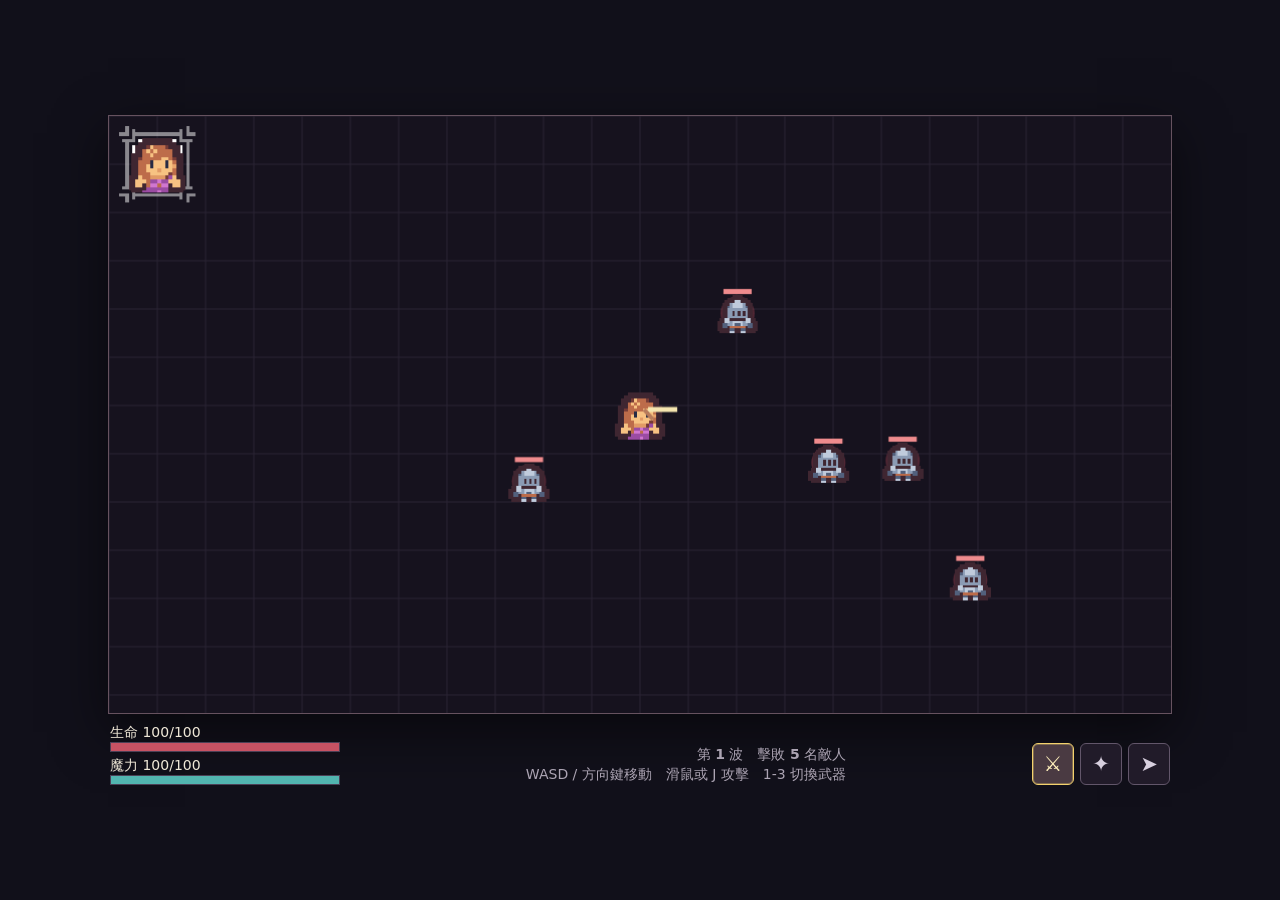
==== game-10/index.html @ 291dc4f7 "Add weapons" ====
<!doctype html>
<html lang="zh-Hant">
<head>
  <meta charset="utf-8">
  <meta name="viewport" content="width=device-width, initial-scale=1">
  <title>月蝕試煉</title>
  <style>
    :root { color-scheme: dark; }
    * { box-sizing: border-box; }
    body { margin: 0; min-height: 100vh; display: grid; place-items: center; background: #11101a; color: #eee7d7; font-family: system-ui, -apple-system, "Noto Sans TC", sans-serif; }
    #shell { width: min(100vw, 1100px); padding: 18px; }
    #game { width: 100%; aspect-ratio: 16 / 9; display: block; background: #191424; border: 1px solid #66525f; box-shadow: 0 18px 50px #0008; cursor: crosshair; }
    #hud { display: flex; gap: 18px; justify-content: space-between; align-items: end; margin: 10px 2px 0; font-size: 14px; }
    .bars { display: grid; gap: 5px; min-width: 230px; }
    .bar { width: 100%; height: 10px; border: 1px solid #4c4056; background: #251d2d; overflow: hidden; }
    .fill { height: 100%; transition: width .12s linear; }
    #hp { background: #c75263; } #mana { background: #52b5b0; }
    #hint { color: #aca4b3; text-align: right; line-height: 1.45; }
    #weapons { display: flex; gap: 6px; align-items: center; }
    .weapon-btn { width: 42px; height: 42px; padding: 0; border: 1px solid #62566a; border-radius: 6px; background: #211b29; color: #d7cfde; font: 21px system-ui; cursor: pointer; }
    .weapon-btn[aria-pressed="true"] { border-color: #f2d16d; background: #4a3a42; color: #fff0bc; box-shadow: inset 0 0 0 1px #f2d16d55; }
    #boons, #gameover { position: fixed; inset: 0; display: none; place-items: center; padding: 20px; background: #08060ad9; }
    #boons.show, #gameover.show { display: grid; }
    .modal { width: min(920px, 100%); text-align: center; }
    h1 { margin: 0 0 8px; font-size: 28px; color: #f3d980; letter-spacing: 0; }
    .sub { margin: 0 0 25px; color: #77d6cc; letter-spacing: 2px; font-size: 13px; }
    .choices { display: grid; grid-template-columns: repeat(3, 1fr); gap: 14px; }
    .boon { min-height: 250px; padding: 20px; display: flex; flex-direction: column; align-items: flex-start; text-align: left; background: #1b1723; border: 1px solid #5d5065; color: inherit; cursor: pointer; transition: transform .16s, border-color .16s, background .16s; }
    .boon:hover, .boon:focus-visible { transform: translateY(-5px); border-color: #e0be59; background: #251f2d; outline: none; }
    .rarity { color: #ba83e5; font-size: 12px; letter-spacing: 1px; }
    .boon h2 { margin: 13px 0 10px; font-size: 20px; color: #f5eedf; }
    .boon p { margin: 0; color: #c9c1cf; line-height: 1.55; }
    .select { margin-top: auto; padding-top: 20px; color: #f3d980; font-size: 13px; }
    #restart { padding: 11px 20px; border: 1px solid #e0be59; background: #2a2330; color: #f8e7a4; font: inherit; cursor: pointer; }
    #touch { display: none; }
    @media (max-width: 650px), (pointer: coarse) { body { place-items: start center; } #shell { padding: 8px; } #game { aspect-ratio: 4 / 3; } #hud { font-size: 14px; gap: 10px; flex-wrap: wrap; } .bars { min-width: 158px; } .bar { height: 12px; } #hint { max-width: 184px; } #weapons { order: 3; width: 100%; justify-content: center; } .weapon-btn { width: 54px; height: 54px; font-size: 27px; } .choices { grid-template-columns: 1fr; } .boon { min-height: 0; padding: 15px; } .boon h2 { margin: 6px 0; } .select { padding-top: 10px; } #touch { display: flex; justify-content: space-between; align-items: end; padding: 14px 3px 0; touch-action: none; } .joystick { position: relative; width: 142px; height: 142px; border: 2px solid #796a81; border-radius: 50%; background: #241e2bcc; box-shadow: inset 0 0 0 13px #ffffff08; touch-action: none; } .joystick::before, .joystick::after { content: ""; position: absolute; background: #ffffff14; } .joystick::before { left: 50%; top: 12px; bottom: 12px; width: 1px; } .joystick::after { top: 50%; left: 12px; right: 12px; height: 1px; } .joystick-thumb { position: absolute; left: 50%; top: 50%; width: 62px; height: 62px; border: 2px solid #f3d980; border-radius: 50%; background: #51c9bdcc; box-shadow: 0 0 14px #51c9bd88; transform: translate(-50%, -50%); will-change: transform; } .actions { display: grid; grid-template-columns: repeat(2, 66px); gap: 10px; } .touch-btn { width: 66px; height: 66px; border: 1px solid #b79a6d; border-radius: 50%; background: #2c2536e8; color: #f3e8cd; font: 24px system-ui; box-shadow: inset 0 1px #ffffff21; } .touch-btn[data-action="cast"] { color: #dcbbff; } .touch-btn[data-action="dash"] { color: #78e4d9; } .touch-btn:active { background: #69536d; border-color: #f0d477; transform: scale(.93); } }
  </style>
</head>
<body>
  <main id="shell">
    <canvas id="game" width="1056" height="594" aria-label="月蝕試煉遊戲畫面"></canvas>
    <div id="hud">
      <div class="bars"><div>生命 <span id="hpText"></span><div class="bar"><div class="fill" id="hp"></div></div></div><div>魔力 <span id="manaText"></span><div class="bar"><div class="fill" id="mana"></div></div></div></div>
      <div id="hint">第 <b id="wave">1</b> 波　擊敗 <b id="remaining">0</b> 名敵人<br>WASD / 方向鍵移動　滑鼠或 J 攻擊　1-3 切換武器</div>
      <div id="weapons" role="group" aria-label="武器選擇"><button class="weapon-btn" data-weapon="sword" aria-label="劍" title="劍（1）" aria-pressed="true">&#9876;</button><button class="weapon-btn" data-weapon="staff" aria-label="法杖，自動瞄準" title="法杖，自動瞄準（2）" aria-pressed="false">&#10022;</button><button class="weapon-btn" data-weapon="bow" aria-label="弓箭" title="弓箭（3）" aria-pressed="false">&#10148;</button></div>
    </div>
    <div id="touch" aria-label="觸控操作"><div class="joystick" id="joystick" aria-label="移動搖桿"><div class="joystick-thumb" id="joystickThumb"></div></div><div class="actions"><button class="touch-btn" data-action="attack" aria-label="攻擊" title="攻擊">&#9876;</button><button class="touch-btn" data-action="cast" aria-label="法陣" title="法陣">&#9678;</button><button class="touch-btn" data-action="dash" aria-label="衝刺" title="衝刺">&#9889;</button></div></div>
  </main>
  <section id="boons" aria-label="選擇祝福"><div class="modal"><p class="sub">阿波羅的祝福</p><h1>選擇一項力量</h1><div id="choices" class="choices"></div></div></section>
  <section id="gameover"><div class="modal"><p class="sub">月蝕試煉</p><h1>你倒下了</h1><p id="score"></p><button id="restart">重新開始</button></div></section>
  <script>
    (() => {
      const canvas = document.querySelector('#game'), ctx = canvas.getContext('2d');
      const touchLayout = window.matchMedia('(max-width: 650px), (pointer: coarse)').matches;
      if (touchLayout) canvas.height = 792;
      const W = canvas.width, H = canvas.height, keys = new Set();
      const mouse = { x: W / 2, y: H / 2 };
      const joystick = { x: 0, y: 0, pointerId: null };
      const ui = { hp: document.querySelector('#hp'), mana: document.querySelector('#mana'), hpText: document.querySelector('#hpText'), manaText: document.querySelector('#manaText'), wave: document.querySelector('#wave'), remaining: document.querySelector('#remaining'), boons: document.querySelector('#boons'), choices: document.querySelector('#choices'), gameover: document.querySelector('#gameover'), score: document.querySelector('#score'), weapons: [...document.querySelectorAll('[data-weapon]')] };
      const loadSprite = source => { const image = new Image(); image.src = source; return image; };
      const loadFrames = (folder, numbers) => numbers.map(number => loadSprite(`assets/effects/wills_pixel_explosions_sample/${folder}/PNG/frame${String(number).padStart(4, '0')}.png`));
      const effectFrames = [8, 12, 16, 20, 24, 28, 32, 36, 40, 44, 48, 52, 56, 60];
      const sprites = { player: loadSprite('kenney_tinyDungeon/Tiles/tile_0099.png'), enemy: loadSprite('kenney_tinyDungeon/Tiles/tile_0096.png'), portraitFrame: loadSprite('assets/ui/panel-transparent-border-000.png'), burst: loadFrames('round_explosion', effectFrames), vortex: loadFrames('round_vortex', effectFrames) };
      const actorScale = touchLayout ? 1.45 : 1;
      ctx.imageSmoothingEnabled = false;
      let player, enemies, effects, wave, paused, kills, last, nextWaveTimer;
      const clamp = (v, lo, hi) => Math.max(lo, Math.min(hi, v));
      const dist = (a, b) => Math.hypot(a.x - b.x, a.y - b.y);
      const boons = [
        { name: '熾耀耀擊', rarity: '史詩', text: '普通攻擊傷害 +45%，範圍 +25%。', apply: p => { p.damage *= 1.45; p.attackRadius *= 1.25; } },
        { name: '日輪法陣', rarity: '稀有', text: '法陣範圍 +35%，每秒傷害提高。', apply: p => { p.castRadius *= 1.35; p.castDamage += 12; } },
        { name: '炫光奔襲', rarity: '普通', text: '衝刺冷卻縮短，移動速度 +15%。', apply: p => { p.speed *= 1.15; p.dashCd *= .68; } },
        { name: '月桂護佑', rarity: '稀有', text: '最大生命 +35，立即回復 35 生命。', apply: p => { p.maxHp += 35; p.hp = Math.min(p.maxHp, p.hp + 35); } },
        { name: '星火回響', rarity: '普通', text: '魔力回復速度 +60%，施法消耗 -4。', apply: p => { p.manaRegen *= 1.6; p.castCost = Math.max(6, p.castCost - 4); } }
      ];
      function reset() {
        player = { x: W / 2, y: H / 2, r: 15, hp: 100, maxHp: 100, mana: 100, maxMana: 100, speed: 255, damage: 28, attackRadius: 62, castRadius: 94, castDamage: 17, castCost: 20, manaRegen: 13, dashCd: 650, dashUntil: 0, dashReady: 0, attackReady: 0, invuln: 0, facing: 0, weapon: 'sword' };
        enemies = []; effects = []; wave = 1; kills = 0; paused = false; nextWaveTimer = 0; ui.gameover.classList.remove('show'); ui.boons.classList.remove('show'); setWeapon('sword'); spawnWave();
      }
      function spawnWave() {
        const count = 3 + wave * 2;
        for (let i = 0; i < count; i++) { let x, y; do { x = 45 + Math.random() * (W - 90); y = 70 + Math.random() * (H - 145); } while (Math.hypot(x - player.x, y - player.y) < 210); enemies.push({ x, y, r: 13 + Math.min(wave, 5), hp: 48 + wave * 20, maxHp: 48 + wave * 20, speed: 50 + wave * 7, hit: 0, slow: 0 }); }
        ui.wave.textContent = wave;
      }
      function setWeapon(weapon) { player.weapon = weapon; ui.weapons.forEach(button => button.setAttribute('aria-pressed', String(button.dataset.weapon === weapon))); }
      function closestEnemy(maxDistance = Infinity) { return enemies.filter(e => !e.dead && dist(e, player) <= maxDistance).sort((a, b) => dist(a, player) - dist(b, player))[0]; }
      function launchProjectile(kind, angle, target) {
        const staff = kind === 'staff', speed = staff ? 440 : 590, offset = staff ? 24 : 32;
        effects.push({ type: 'projectile', kind, x: player.x + Math.cos(angle) * offset, y: player.y + Math.sin(angle) * offset, vx: Math.cos(angle) * speed, vy: Math.sin(angle) * speed, angle, target, r: staff ? 15 : 7, damage: player.damage * (staff ? 1.1 : .85), frames: staff ? sprites.vortex : null, until: performance.now() + (staff ? 1500 : 1050) });
        effects.push({ type: staff ? 'staffCast' : 'bowShot', x: player.x + Math.cos(angle) * 24, y: player.y + Math.sin(angle) * 24, angle, frames: staff ? sprites.vortex : sprites.burst, until: performance.now() + 220 });
      }
      function attack() {
        const now = performance.now(); if (paused || now < player.attackReady) return;
        if (player.weapon === 'sword') {
          player.attackReady = now + 290;
          const x = player.x + Math.cos(player.facing) * 44, y = player.y + Math.sin(player.facing) * 44;
          effects.push({ type: 'slash', x, y, r: player.attackRadius, angle: player.facing, frames: sprites.burst, until: now + 260 });
          enemies.forEach(e => { const angle = Math.atan2(e.y - player.y, e.x - player.x), delta = Math.atan2(Math.sin(angle - player.facing), Math.cos(angle - player.facing)); if (Math.abs(delta) < 1.08 && Math.hypot(e.x - x, e.y - y) < player.attackRadius + e.r) hurtEnemy(e, player.damage, player.x, player.y, 215); });
        } else if (player.weapon === 'staff') {
          const target = closestEnemy(500); if (!target) return; player.attackReady = now + 410; player.facing = Math.atan2(target.y - player.y, target.x - player.x); launchProjectile('staff', player.facing, target);
        } else {
          player.attackReady = now + 340; launchProjectile('bow', player.facing);
        }
      }
      function cast() {
        if (paused || player.mana < player.castCost) return;
        player.mana -= player.castCost; effects.push({ type: 'cast', x: player.x, y: player.y, r: player.castRadius, frames: sprites.vortex, until: performance.now() + 2800, tick: 0 });
      }
      function dash() { const now = performance.now(); if (paused || now < player.dashReady) return; player.dashReady = now + player.dashCd; player.dashUntil = now + 145; player.invuln = now + 190; effects.push({ type: 'dash', x: player.x, y: player.y, frames: sprites.vortex, until: now + 360 }); }
      function hurtEnemy(e, amount, sourceX = player.x, sourceY = player.y, knockback = 120) { if (e.dead) return; e.hp -= amount; e.hit = performance.now() + 100; const length = Math.hypot(e.x - sourceX, e.y - sourceY) || 1; e.kx = (e.x - sourceX) / length * knockback; e.ky = (e.y - sourceY) / length * knockback; e.knockUntil = performance.now() + 115; effects.push({ type: 'impact', x: e.x, y: e.y, frames: sprites.burst, until: performance.now() + 290 }); effects.push({ type: 'number', x: e.x, y: e.y - 10, text: Math.round(amount), until: performance.now() + 500 }); if (e.hp <= 0) { e.dead = true; kills++; } }
      function chooseBoon() {
        paused = true; ui.choices.innerHTML = '';
        [...boons].sort(() => Math.random() - .5).slice(0, 3).forEach(b => { const button = document.createElement('button'); button.className = 'boon'; button.innerHTML = `<span class="rarity">${b.rarity}</span><h2>${b.name}</h2><p>${b.text}</p><span class="select">點擊選擇</span>`; button.onclick = () => { b.apply(player); ui.boons.classList.remove('show'); paused = false; wave++; spawnWave(); }; ui.choices.append(button); });
        ui.boons.classList.add('show');
      }
      function update(now, dt) {
        if (paused) return;
        const dx = joystick.x + (keys.has('d') || keys.has('arrowright') ? 1 : 0) - (keys.has('a') || keys.has('arrowleft') ? 1 : 0);
        const dy = joystick.y + (keys.has('s') || keys.has('arrowdown') ? 1 : 0) - (keys.has('w') || keys.has('arrowup') ? 1 : 0);
        const length = Math.hypot(dx, dy), strength = Math.min(1, length), speed = player.speed * (now < player.dashUntil ? 3.2 : 1);
        if (length) { player.x = clamp(player.x + dx / length * speed * strength * dt, player.r, W - player.r); player.y = clamp(player.y + dy / length * speed * strength * dt, player.r, H - player.r); } player.mana = Math.min(player.maxMana, player.mana + player.manaRegen * dt);
        effects.filter(f => f.type === 'cast').forEach(f => { if (now - f.tick > 300) { f.tick = now; enemies.forEach(e => { if (dist(e, f) < f.r + e.r) { hurtEnemy(e, player.castDamage); e.slow = now + 360; } }); } });
        effects.filter(f => f.type === 'projectile').forEach(f => { if (f.kind === 'staff' && f.target && !f.target.dead) { const desired = Math.atan2(f.target.y - f.y, f.target.x - f.x), current = Math.atan2(f.vy, f.vx), turn = Math.atan2(Math.sin(desired - current), Math.cos(desired - current)); f.angle = current + clamp(turn, -.16, .16); const speed = Math.hypot(f.vx, f.vy); f.vx = Math.cos(f.angle) * speed; f.vy = Math.sin(f.angle) * speed; } f.x += f.vx * dt; f.y += f.vy * dt; const hit = enemies.find(e => !e.dead && Math.hypot(e.x - f.x, e.y - f.y) < e.r + f.r); if (hit) { hurtEnemy(hit, f.damage, f.x - f.vx, f.y - f.vy, f.kind === 'staff' ? 180 : 145); f.until = now; } });
        enemies.forEach(e => { if (e.dead) return; if (now < e.knockUntil) { e.x = clamp(e.x + e.kx * dt, e.r, W - e.r); e.y = clamp(e.y + e.ky * dt, e.r, H - e.r); return; } const d = dist(e, player), rate = now < e.slow ? .15 : 1; if (d > player.r + e.r + 3) { e.x += (player.x - e.x) / d * e.speed * rate * dt; e.y += (player.y - e.y) / d * e.speed * rate * dt; } else if (now > player.invuln) { player.hp -= (9 + wave * 1.2) * dt; player.invuln = now + 420; } });
        enemies = enemies.filter(e => !e.dead); effects = effects.filter(f => f.until > now); if (!enemies.length && !nextWaveTimer) nextWaveTimer = now + 550; if (nextWaveTimer && now >= nextWaveTimer) { nextWaveTimer = 0; chooseBoon(); } if (player.hp <= 0) { paused = true; ui.score.textContent = `你在第 ${wave} 波擊敗了 ${kills} 名敵人。`; ui.gameover.classList.add('show'); }
      }
      function draw(now) {
        ctx.fillStyle = '#16121e'; ctx.fillRect(0, 0, W, H);
        ctx.strokeStyle = '#2b2435'; ctx.lineWidth = 1; for (let x = 0; x < W; x += 48) { ctx.beginPath(); ctx.moveTo(x, 0); ctx.lineTo(x, H); ctx.stroke(); } for (let y = 0; y < H; y += 48) { ctx.beginPath(); ctx.moveTo(0, y); ctx.lineTo(W, y); ctx.stroke(); }
        effects.forEach(f => { const life = f.until - now, elapsed = 1 - life / ({ cast: 2800, slash: 260, dash: 360, impact: 290, staffCast: 220, bowShot: 220, projectile: 1500 }[f.type] || 500), frame = f.frames && f.frames[Math.min(f.frames.length - 1, Math.floor(elapsed * f.frames.length))]; if (f.type === 'cast') { ctx.beginPath(); ctx.arc(f.x, f.y, f.r, 0, Math.PI * 2); ctx.fillStyle = '#9b70d633'; ctx.fill(); ctx.strokeStyle = '#d8a8ff'; ctx.lineWidth = 2; ctx.stroke(); if (frame && frame.complete) ctx.drawImage(frame, f.x - f.r, f.y - f.r, f.r * 2, f.r * 2); } if (f.type === 'slash' || f.type === 'impact' || f.type === 'bowShot') { const size = f.type === 'slash' ? f.r * 2.1 : f.type === 'bowShot' ? 46 : 86; if (frame && frame.complete) ctx.drawImage(frame, f.x - size / 2, f.y - size / 2, size, size); } if (f.type === 'staffCast') { const size = 60 * (1 - elapsed * .35); if (frame && frame.complete) ctx.drawImage(frame, f.x - size / 2, f.y - size / 2, size, size); } if (f.type === 'projectile') { if (f.kind === 'staff') { const size = 44; if (frame && frame.complete) ctx.drawImage(frame, f.x - size / 2, f.y - size / 2, size, size); ctx.beginPath(); ctx.arc(f.x, f.y, 7, 0, Math.PI * 2); ctx.fillStyle = '#e6b8ff'; ctx.fill(); } else { ctx.save(); ctx.translate(f.x, f.y); ctx.rotate(f.angle); ctx.fillStyle = '#e7d6a6'; ctx.fillRect(-16, -2, 27, 4); ctx.fillStyle = '#b87953'; ctx.beginPath(); ctx.moveTo(15, 0); ctx.lineTo(8, -6); ctx.lineTo(8, 6); ctx.closePath(); ctx.fill(); ctx.restore(); } } if (f.type === 'dash') { const size = 74 + (1 - elapsed) * 36; if (frame && frame.complete) ctx.drawImage(frame, f.x - size / 2, f.y - size / 2, size, size); } if (f.type === 'number') { ctx.fillStyle = '#ffe8a3'; ctx.font = 'bold 16px system-ui'; ctx.fillText(`-${f.text}`, f.x, f.y - (500 - life) / 18); } });
        enemies.forEach(e => { const visualRadius = e.r * actorScale; ctx.beginPath(); ctx.arc(e.x, e.y, visualRadius + 3, 0, Math.PI * 2); ctx.fillStyle = now < e.slow ? '#a976d255' : (now < e.hit ? '#fff0b066' : '#c9526255'); ctx.fill(); if (sprites.enemy.complete) ctx.drawImage(sprites.enemy, e.x - visualRadius * 1.45, e.y - visualRadius * 1.45, visualRadius * 2.9, visualRadius * 2.9); else { ctx.beginPath(); ctx.arc(e.x, e.y, visualRadius, 0, Math.PI * 2); ctx.fillStyle = '#c95262'; ctx.fill(); } ctx.fillStyle = '#2d1822'; ctx.fillRect(e.x - visualRadius, e.y - visualRadius - 10, visualRadius * 2, 5); ctx.fillStyle = '#ef8b8d'; ctx.fillRect(e.x - visualRadius, e.y - visualRadius - 10, visualRadius * 2 * Math.max(0, e.hp / e.maxHp), 5); });
        ctx.save(); ctx.translate(player.x, player.y); ctx.rotate(player.facing); const playerSize = 50 * actorScale; if (sprites.player.complete) ctx.drawImage(sprites.player, -playerSize / 2, -playerSize / 2, playerSize, playerSize); else { ctx.beginPath(); ctx.moveTo(20, 0); ctx.lineTo(-12, -13); ctx.lineTo(-6, 0); ctx.lineTo(-12, 13); ctx.closePath(); ctx.fillStyle = now < player.invuln ? '#d9fffa' : '#52cfc3'; ctx.fill(); } if (player.weapon === 'sword') { ctx.strokeStyle = '#f5e5af'; ctx.lineWidth = 5; ctx.beginPath(); ctx.moveTo(8, -5); ctx.lineTo(37, -5); ctx.stroke(); ctx.strokeStyle = '#b77b5b'; ctx.lineWidth = 4; ctx.beginPath(); ctx.moveTo(4, -5); ctx.lineTo(13, 5); ctx.stroke(); } else if (player.weapon === 'staff') { ctx.strokeStyle = '#9569cf'; ctx.lineWidth = 5; ctx.beginPath(); ctx.moveTo(6, 8); ctx.lineTo(29, -18); ctx.stroke(); ctx.beginPath(); ctx.arc(31, -20, 6, 0, Math.PI * 2); ctx.fillStyle = '#dfb7ff'; ctx.fill(); } else { ctx.strokeStyle = '#c99c62'; ctx.lineWidth = 4; ctx.beginPath(); ctx.arc(14, 0, 15, -Math.PI / 2, Math.PI / 2); ctx.stroke(); ctx.beginPath(); ctx.moveTo(14, -15); ctx.lineTo(14, 15); ctx.strokeStyle = '#eee0bb'; ctx.lineWidth = 1; ctx.stroke(); } ctx.restore();
        if (sprites.portraitFrame.complete) ctx.drawImage(sprites.portraitFrame, 10, 10, 76, 76); if (sprites.player.complete) { ctx.save(); ctx.beginPath(); ctx.rect(20, 20, 56, 56); ctx.clip(); ctx.drawImage(sprites.player, 18, 18, 60, 60); ctx.restore(); }
        ui.hp.style.width = `${clamp(player.hp / player.maxHp * 100, 0, 100)}%`; ui.mana.style.width = `${player.mana / player.maxMana * 100}%`; ui.hpText.textContent = `${Math.ceil(Math.max(0, player.hp))}/${player.maxHp}`; ui.manaText.textContent = `${Math.floor(player.mana)}/${player.maxMana}`; ui.remaining.textContent = enemies.length;
      }
      function loop(now) { const dt = Math.min(.05, (now - last) / 1000 || 0); last = now; update(now, dt); draw(now); requestAnimationFrame(loop); }
      window.addEventListener('keydown', e => { const k = e.key.toLowerCase(); if (['arrowup','arrowdown','arrowleft','arrowright',' ','j','e','1','2','3'].includes(k)) e.preventDefault(); keys.add(k); if (!e.repeat && k === ' ') dash(); if (!e.repeat && k === 'e') cast(); if (!e.repeat && k === 'j') attack(); if (!e.repeat && k === '1') setWeapon('sword'); if (!e.repeat && k === '2') setWeapon('staff'); if (!e.repeat && k === '3') setWeapon('bow'); }); window.addEventListener('keyup', e => keys.delete(e.key.toLowerCase()));
      canvas.addEventListener('mousemove', e => { const r = canvas.getBoundingClientRect(); mouse.x = (e.clientX - r.left) * W / r.width; mouse.y = (e.clientY - r.top) * H / r.height; player.facing = Math.atan2(mouse.y - player.y, mouse.x - player.x); }); canvas.addEventListener('mousedown', attack); document.querySelector('#restart').onclick = reset;
      const joystickBase = document.querySelector('#joystick'), joystickThumb = document.querySelector('#joystickThumb');
      const resetJoystick = () => { joystick.x = 0; joystick.y = 0; joystick.pointerId = null; joystickThumb.style.transform = 'translate(-50%, -50%)'; };
      const moveJoystick = event => { const rect = joystickBase.getBoundingClientRect(), limit = rect.width * .31; let x = event.clientX - rect.left - rect.width / 2, y = event.clientY - rect.top - rect.height / 2; const length = Math.hypot(x, y); if (length > limit) { x = x / length * limit; y = y / length * limit; } joystick.x = x / limit; joystick.y = y / limit; joystickThumb.style.transform = `translate(calc(-50% + ${x}px), calc(-50% + ${y}px))`; };
      joystickBase.addEventListener('pointerdown', event => { event.preventDefault(); joystick.pointerId = event.pointerId; joystickBase.setPointerCapture(event.pointerId); moveJoystick(event); });
      joystickBase.addEventListener('pointermove', event => { if (event.pointerId === joystick.pointerId) moveJoystick(event); });
      joystickBase.addEventListener('pointerup', resetJoystick); joystickBase.addEventListener('pointercancel', resetJoystick);
      const aimAtClosestEnemy = () => { const target = closestEnemy(); if (target) player.facing = Math.atan2(target.y - player.y, target.x - player.x); };
      ui.weapons.forEach(button => button.addEventListener('click', () => setWeapon(button.dataset.weapon)));
      document.querySelectorAll('[data-action]').forEach(button => button.addEventListener('pointerdown', e => { e.preventDefault(); const action = button.dataset.action; if (action === 'attack') { aimAtClosestEnemy(); attack(); } if (action === 'cast') cast(); if (action === 'dash') dash(); }));
      reset(); requestAnimationFrame(loop);
    })();
  </script>
</body>
</html>
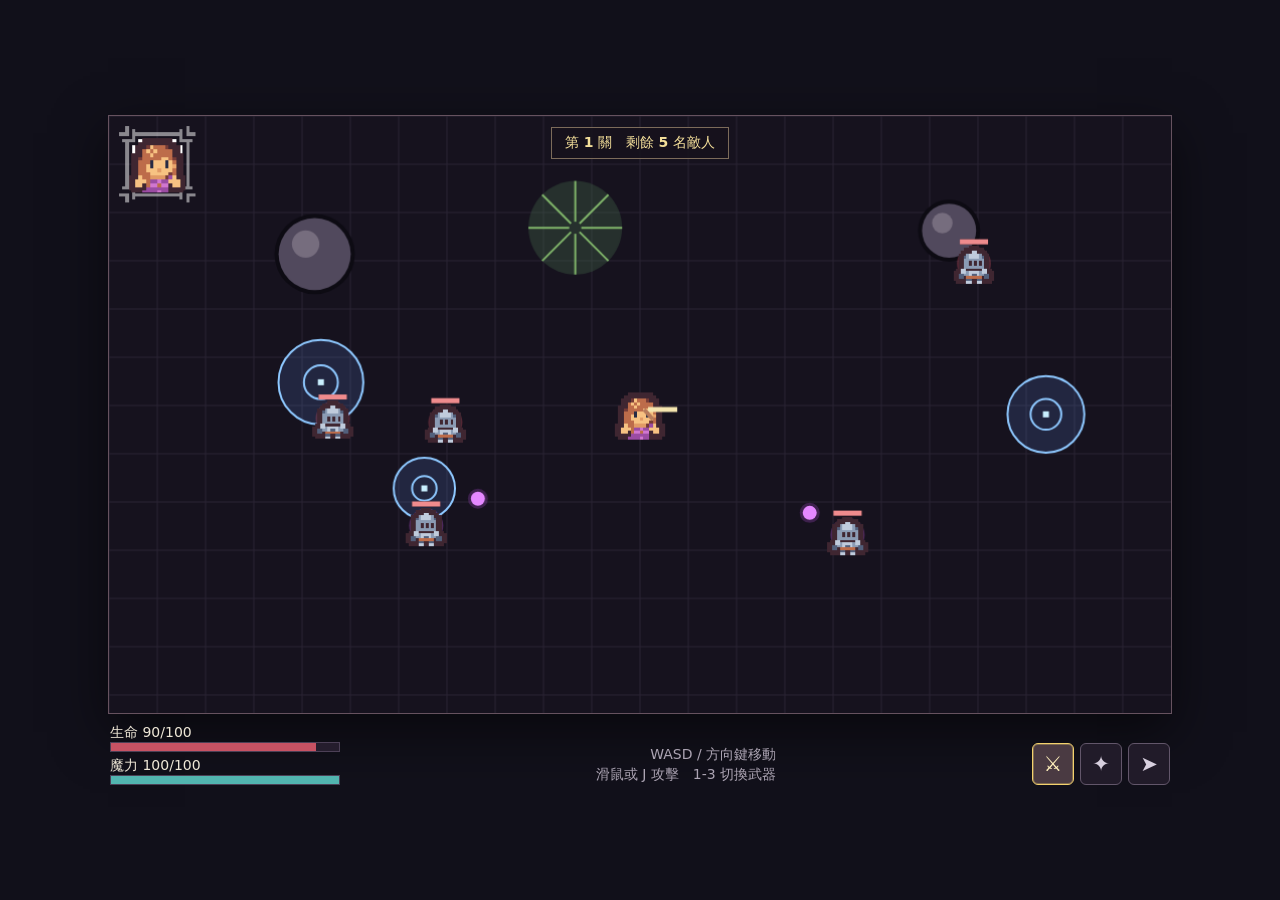
==== commit 9cb32815: "Add BOSS" ====
--- a/game-10/index.html
+++ b/game-10/index.html
@@ -8,8 +8,9 @@
     :root { color-scheme: dark; }
     * { box-sizing: border-box; }
     body { margin: 0; min-height: 100vh; display: grid; place-items: center; background: #11101a; color: #eee7d7; font-family: system-ui, -apple-system, "Noto Sans TC", sans-serif; }
-    #shell { width: min(100vw, 1100px); padding: 18px; }
+    #shell { position: relative; width: min(100vw, 1100px); padding: 18px; }
     #game { width: 100%; aspect-ratio: 16 / 9; display: block; background: #191424; border: 1px solid #66525f; box-shadow: 0 18px 50px #0008; cursor: crosshair; }
+    #stageStatus { position: absolute; z-index: 1; top: 30px; left: 50%; min-width: 178px; padding: 6px 13px; transform: translateX(-50%); border: 1px solid #7c6b5a; background: #17121cdd; color: #f4df9a; text-align: center; font-size: 14px; pointer-events: none; }
     #hud { display: flex; gap: 18px; justify-content: space-between; align-items: end; margin: 10px 2px 0; font-size: 14px; }
     .bars { display: grid; gap: 5px; min-width: 230px; }
     .bar { width: 100%; height: 10px; border: 1px solid #4c4056; background: #251d2d; overflow: hidden; }
@@ -33,15 +34,15 @@
     .select { margin-top: auto; padding-top: 20px; color: #f3d980; font-size: 13px; }
     #restart { padding: 11px 20px; border: 1px solid #e0be59; background: #2a2330; color: #f8e7a4; font: inherit; cursor: pointer; }
     #touch { display: none; }
-    @media (max-width: 650px), (pointer: coarse) { body { place-items: start center; } #shell { padding: 8px; } #game { aspect-ratio: 4 / 3; } #hud { font-size: 14px; gap: 10px; flex-wrap: wrap; } .bars { min-width: 158px; } .bar { height: 12px; } #hint { max-width: 184px; } #weapons { order: 3; width: 100%; justify-content: center; } .weapon-btn { width: 54px; height: 54px; font-size: 27px; } .choices { grid-template-columns: 1fr; } .boon { min-height: 0; padding: 15px; } .boon h2 { margin: 6px 0; } .select { padding-top: 10px; } #touch { display: flex; justify-content: space-between; align-items: end; padding: 14px 3px 0; touch-action: none; } .joystick { position: relative; width: 142px; height: 142px; border: 2px solid #796a81; border-radius: 50%; background: #241e2bcc; box-shadow: inset 0 0 0 13px #ffffff08; touch-action: none; } .joystick::before, .joystick::after { content: ""; position: absolute; background: #ffffff14; } .joystick::before { left: 50%; top: 12px; bottom: 12px; width: 1px; } .joystick::after { top: 50%; left: 12px; right: 12px; height: 1px; } .joystick-thumb { position: absolute; left: 50%; top: 50%; width: 62px; height: 62px; border: 2px solid #f3d980; border-radius: 50%; background: #51c9bdcc; box-shadow: 0 0 14px #51c9bd88; transform: translate(-50%, -50%); will-change: transform; } .actions { display: grid; grid-template-columns: repeat(2, 66px); gap: 10px; } .touch-btn { width: 66px; height: 66px; border: 1px solid #b79a6d; border-radius: 50%; background: #2c2536e8; color: #f3e8cd; font: 24px system-ui; box-shadow: inset 0 1px #ffffff21; } .touch-btn[data-action="cast"] { color: #dcbbff; } .touch-btn[data-action="dash"] { color: #78e4d9; } .touch-btn:active { background: #69536d; border-color: #f0d477; transform: scale(.93); } }
+    @media (max-width: 650px), (pointer: coarse) { body { place-items: start center; } #shell { padding: 8px; } #game { aspect-ratio: 4 / 3; } #stageStatus { top: 16px; min-width: 164px; font-size: 13px; } #hud { font-size: 14px; gap: 10px; flex-wrap: wrap; } .bars { min-width: 158px; } .bar { height: 12px; } #hint { max-width: 184px; } #weapons { order: 3; width: 100%; justify-content: center; } .weapon-btn { width: 54px; height: 54px; font-size: 27px; } .choices { grid-template-columns: 1fr; } .boon { min-height: 0; padding: 15px; } .boon h2 { margin: 6px 0; } .select { padding-top: 10px; } #touch { display: flex; justify-content: space-between; align-items: end; padding: 14px 3px 0; touch-action: none; } .joystick { position: relative; width: 142px; height: 142px; border: 2px solid #796a81; border-radius: 50%; background: #241e2bcc; box-shadow: inset 0 0 0 13px #ffffff08; touch-action: none; } .joystick::before, .joystick::after { content: ""; position: absolute; background: #ffffff14; } .joystick::before { left: 50%; top: 12px; bottom: 12px; width: 1px; } .joystick::after { top: 50%; left: 12px; right: 12px; height: 1px; } .joystick-thumb { position: absolute; left: 50%; top: 50%; width: 62px; height: 62px; border: 2px solid #f3d980; border-radius: 50%; background: #51c9bdcc; box-shadow: 0 0 14px #51c9bd88; transform: translate(-50%, -50%); will-change: transform; } .actions { display: grid; grid-template-columns: repeat(2, 66px); gap: 10px; } .touch-btn { width: 66px; height: 66px; border: 1px solid #b79a6d; border-radius: 50%; background: #2c2536e8; color: #f3e8cd; font: 24px system-ui; box-shadow: inset 0 1px #ffffff21; } .touch-btn[data-action="cast"] { color: #dcbbff; } .touch-btn[data-action="dash"] { color: #78e4d9; } .touch-btn:active { background: #69536d; border-color: #f0d477; transform: scale(.93); } }
   </style>
 </head>
 <body>
   <main id="shell">
-    <canvas id="game" width="1056" height="594" aria-label="月蝕試煉遊戲畫面"></canvas>
+    <canvas id="game" width="1056" height="594" aria-label="月蝕試煉遊戲畫面"></canvas><div id="stageStatus">第 <b id="wave">1</b> 關　剩餘 <b id="remaining">0</b> 名敵人</div>
     <div id="hud">
       <div class="bars"><div>生命 <span id="hpText"></span><div class="bar"><div class="fill" id="hp"></div></div></div><div>魔力 <span id="manaText"></span><div class="bar"><div class="fill" id="mana"></div></div></div></div>
-      <div id="hint">第 <b id="wave">1</b> 波　擊敗 <b id="remaining">0</b> 名敵人<br>WASD / 方向鍵移動　滑鼠或 J 攻擊　1-3 切換武器</div>
+      <div id="hint">WASD / 方向鍵移動<br>滑鼠或 J 攻擊　1-3 切換武器</div>
       <div id="weapons" role="group" aria-label="武器選擇"><button class="weapon-btn" data-weapon="sword" aria-label="劍" title="劍（1）" aria-pressed="true">&#9876;</button><button class="weapon-btn" data-weapon="staff" aria-label="法杖，自動瞄準" title="法杖，自動瞄準（2）" aria-pressed="false">&#10022;</button><button class="weapon-btn" data-weapon="bow" aria-label="弓箭" title="弓箭（3）" aria-pressed="false">&#10148;</button></div>
     </div>
     <div id="touch" aria-label="觸控操作"><div class="joystick" id="joystick" aria-label="移動搖桿"><div class="joystick-thumb" id="joystickThumb"></div></div><div class="actions"><button class="touch-btn" data-action="attack" aria-label="攻擊" title="攻擊">&#9876;</button><button class="touch-btn" data-action="cast" aria-label="法陣" title="法陣">&#9678;</button><button class="touch-btn" data-action="dash" aria-label="衝刺" title="衝刺">&#9889;</button></div></div>
@@ -63,7 +64,8 @@
       const sprites = { player: loadSprite('kenney_tinyDungeon/Tiles/tile_0099.png'), enemy: loadSprite('kenney_tinyDungeon/Tiles/tile_0096.png'), portraitFrame: loadSprite('assets/ui/panel-transparent-border-000.png'), burst: loadFrames('round_explosion', effectFrames), vortex: loadFrames('round_vortex', effectFrames) };
       const actorScale = touchLayout ? 1.45 : 1;
       ctx.imageSmoothingEnabled = false;
-      let player, enemies, effects, wave, paused, kills, last, nextWaveTimer;
+      const SAVE_KEY = 'moon-eclipse-trial-save-v1';
+      let player, enemies, effects, terrain, wave, paused, kills, last, nextWaveTimer, lastSave = 0, nextMiniBossWave;
       const clamp = (v, lo, hi) => Math.max(lo, Math.min(hi, v));
       const dist = (a, b) => Math.hypot(a.x - b.x, a.y - b.y);
       const boons = [
@@ -73,16 +75,27 @@
         { name: '月桂護佑', rarity: '稀有', text: '最大生命 +35，立即回復 35 生命。', apply: p => { p.maxHp += 35; p.hp = Math.min(p.maxHp, p.hp + 35); } },
         { name: '星火回響', rarity: '普通', text: '魔力回復速度 +60%，施法消耗 -4。', apply: p => { p.manaRegen *= 1.6; p.castCost = Math.max(6, p.castCost - 4); } }
       ];
+      const newPlayer = () => ({ x: W / 2, y: H / 2, r: 15, hp: 100, maxHp: 100, mana: 100, maxMana: 100, speed: 255, damage: 28, attackRadius: 62, castRadius: 94, castDamage: 17, castCost: 20, manaRegen: 13, dashCd: 650, dashUntil: 0, dashReady: 0, attackReady: 0, invuln: 0, facing: 0, weapon: 'sword' });
+      function saveRun() { if (!player || paused) return; try { localStorage.setItem(SAVE_KEY, JSON.stringify({ version: 1, player: { ...player, dashUntil: 0, dashReady: 0, attackReady: 0, invuln: 0 }, enemies, terrain, wave, kills, nextMiniBossWave })); } catch (_) {} }
+      function loadRun() { try { const save = JSON.parse(localStorage.getItem(SAVE_KEY)); if (!save || save.version !== 1 || !save.player || !Array.isArray(save.enemies) || !Array.isArray(save.terrain)) return false; player = { ...newPlayer(), ...save.player, dashUntil: 0, dashReady: 0, attackReady: 0, invuln: 0 }; enemies = save.enemies.filter(e => !e.dead).map(e => ({ ...e, hit: 0, slow: 0, knockUntil: 0, attackReady: 0 })); terrain = save.terrain; effects = []; wave = Math.max(1, Math.floor(save.wave)); kills = Math.max(0, Math.floor(save.kills)); nextMiniBossWave = Math.max(wave + 1, Math.floor(save.nextMiniBossWave || wave + 2 + Math.floor(Math.random() * 3))); paused = false; nextWaveTimer = 0; ui.gameover.classList.remove('show'); ui.boons.classList.remove('show'); setWeapon(player.weapon); ui.wave.textContent = wave; return true; } catch (_) { return false; } }
       function reset() {
-        player = { x: W / 2, y: H / 2, r: 15, hp: 100, maxHp: 100, mana: 100, maxMana: 100, speed: 255, damage: 28, attackRadius: 62, castRadius: 94, castDamage: 17, castCost: 20, manaRegen: 13, dashCd: 650, dashUntil: 0, dashReady: 0, attackReady: 0, invuln: 0, facing: 0, weapon: 'sword' };
-        enemies = []; effects = []; wave = 1; kills = 0; paused = false; nextWaveTimer = 0; ui.gameover.classList.remove('show'); ui.boons.classList.remove('show'); setWeapon('sword'); spawnWave();
+        try { localStorage.removeItem(SAVE_KEY); } catch (_) {}
+        player = newPlayer(); enemies = []; effects = []; terrain = []; wave = 1; kills = 0; nextMiniBossWave = 2 + Math.floor(Math.random() * 3); paused = false; nextWaveTimer = 0; ui.gameover.classList.remove('show'); ui.boons.classList.remove('show'); setWeapon('sword'); spawnWave();
       }
+      function generateTerrain() {
+        terrain = [];
+        const types = ['rock', 'thorns', 'rune'], count = 5 + Math.min(7, wave);
+        for (let i = 0; i < count; i++) { let item, tries = 0; do { const type = types[Math.floor(Math.random() * types.length)], r = type === 'rock' ? 25 + Math.random() * 17 : 30 + Math.random() * 18; item = { type, x: 60 + Math.random() * (W - 120), y: 70 + Math.random() * (H - 150), r }; tries++; } while (tries < 30 && (dist(item, player) < 150 || terrain.some(other => dist(item, other) < item.r + other.r + 38))); terrain.push(item); }
+      }
+      function resolveRocks(actor) { terrain.filter(t => t.type === 'rock').forEach(t => { const dx = actor.x - t.x, dy = actor.y - t.y, length = Math.hypot(dx, dy) || 1, minimum = actor.r + t.r; if (length < minimum) { actor.x = clamp(t.x + dx / length * minimum, actor.r, W - actor.r); actor.y = clamp(t.y + dy / length * minimum, actor.r, H - actor.r); } }); }
       function spawnWave() {
-        const count = 3 + wave * 2;
-        for (let i = 0; i < count; i++) { let x, y; do { x = 45 + Math.random() * (W - 90); y = 70 + Math.random() * (H - 145); } while (Math.hypot(x - player.x, y - player.y) < 210); enemies.push({ x, y, r: 13 + Math.min(wave, 5), hp: 48 + wave * 20, maxHp: 48 + wave * 20, speed: 50 + wave * 7, hit: 0, slow: 0 }); }
-        ui.wave.textContent = wave;
+        generateTerrain(); const count = 3 + wave * 2;
+        const spawnEnemy = type => { let x, y; do { x = 45 + Math.random() * (W - 90); y = 70 + Math.random() * (H - 145); } while (Math.hypot(x - player.x, y - player.y) < 210 || terrain.some(t => t.type === 'rock' && Math.hypot(x - t.x, y - t.y) < t.r + 48)); const boss = type === 'miniBoss' || type === 'bigBoss', ranged = type === 'ranged'; const scale = type === 'bigBoss' ? 5.8 : type === 'miniBoss' ? 2.5 : 1; enemies.push({ x, y, type, r: (13 + Math.min(wave, 5)) * (boss ? type === 'bigBoss' ? 2.15 : 1.55 : 1), hp: Math.round((48 + wave * 20) * scale), maxHp: Math.round((48 + wave * 20) * scale), speed: (50 + wave * 7) * (type === 'bigBoss' ? .6 : boss ? .78 : ranged ? .82 : 1), damage: (9 + wave * 1.2) * (boss ? type === 'bigBoss' ? 2.2 : 1.45 : 1), range: ranged ? 240 : 0, hit: 0, slow: 0, attackReady: 0 }); };
+        for (let i = 0; i < count; i++) spawnEnemy(Math.random() < .33 ? 'ranged' : 'melee');
+        if (wave % 5 === 0) { spawnEnemy('bigBoss'); if (nextMiniBossWave <= wave) nextMiniBossWave = wave + 2 + Math.floor(Math.random() * 3); } else if (wave >= nextMiniBossWave) { spawnEnemy('miniBoss'); nextMiniBossWave = wave + 2 + Math.floor(Math.random() * 3); }
+        ui.wave.textContent = wave; saveRun();
       }
-      function setWeapon(weapon) { player.weapon = weapon; ui.weapons.forEach(button => button.setAttribute('aria-pressed', String(button.dataset.weapon === weapon))); }
+      function setWeapon(weapon) { player.weapon = weapon; ui.weapons.forEach(button => button.setAttribute('aria-pressed', String(button.dataset.weapon === weapon))); saveRun(); }
       function closestEnemy(maxDistance = Infinity) { return enemies.filter(e => !e.dead && dist(e, player) <= maxDistance).sort((a, b) => dist(a, player) - dist(b, player))[0]; }
       function launchProjectile(kind, angle, target) {
         const staff = kind === 'staff', speed = staff ? 440 : 590, offset = staff ? 24 : 32;
@@ -117,18 +130,21 @@
         if (paused) return;
         const dx = joystick.x + (keys.has('d') || keys.has('arrowright') ? 1 : 0) - (keys.has('a') || keys.has('arrowleft') ? 1 : 0);
         const dy = joystick.y + (keys.has('s') || keys.has('arrowdown') ? 1 : 0) - (keys.has('w') || keys.has('arrowup') ? 1 : 0);
-        const length = Math.hypot(dx, dy), strength = Math.min(1, length), speed = player.speed * (now < player.dashUntil ? 3.2 : 1);
-        if (length) { player.x = clamp(player.x + dx / length * speed * strength * dt, player.r, W - player.r); player.y = clamp(player.y + dy / length * speed * strength * dt, player.r, H - player.r); } player.mana = Math.min(player.maxMana, player.mana + player.manaRegen * dt);
+        const inThorns = terrain.some(t => t.type === 'thorns' && dist(player, t) < t.r + player.r), onRune = terrain.some(t => t.type === 'rune' && dist(player, t) < t.r + player.r);
+        const length = Math.hypot(dx, dy), strength = Math.min(1, length), speed = player.speed * (inThorns ? .68 : 1) * (now < player.dashUntil ? 3.2 : 1);
+        if (length) { player.x = clamp(player.x + dx / length * speed * strength * dt, player.r, W - player.r); player.y = clamp(player.y + dy / length * speed * strength * dt, player.r, H - player.r); resolveRocks(player); } player.mana = Math.min(player.maxMana, player.mana + (player.manaRegen + (onRune ? 24 : 0)) * dt);
         effects.filter(f => f.type === 'cast').forEach(f => { if (now - f.tick > 300) { f.tick = now; enemies.forEach(e => { if (dist(e, f) < f.r + e.r) { hurtEnemy(e, player.castDamage); e.slow = now + 360; } }); } });
         effects.filter(f => f.type === 'projectile').forEach(f => { if (f.kind === 'staff' && f.target && !f.target.dead) { const desired = Math.atan2(f.target.y - f.y, f.target.x - f.x), current = Math.atan2(f.vy, f.vx), turn = Math.atan2(Math.sin(desired - current), Math.cos(desired - current)); f.angle = current + clamp(turn, -.16, .16); const speed = Math.hypot(f.vx, f.vy); f.vx = Math.cos(f.angle) * speed; f.vy = Math.sin(f.angle) * speed; } f.x += f.vx * dt; f.y += f.vy * dt; const hit = enemies.find(e => !e.dead && Math.hypot(e.x - f.x, e.y - f.y) < e.r + f.r); if (hit) { hurtEnemy(hit, f.damage, f.x - f.vx, f.y - f.vy, f.kind === 'staff' ? 180 : 145); f.until = now; } });
-        enemies.forEach(e => { if (e.dead) return; if (now < e.knockUntil) { e.x = clamp(e.x + e.kx * dt, e.r, W - e.r); e.y = clamp(e.y + e.ky * dt, e.r, H - e.r); return; } const d = dist(e, player), rate = now < e.slow ? .15 : 1; if (d > player.r + e.r + 3) { e.x += (player.x - e.x) / d * e.speed * rate * dt; e.y += (player.y - e.y) / d * e.speed * rate * dt; } else if (now > player.invuln) { player.hp -= (9 + wave * 1.2) * dt; player.invuln = now + 420; } });
-        enemies = enemies.filter(e => !e.dead); effects = effects.filter(f => f.until > now); if (!enemies.length && !nextWaveTimer) nextWaveTimer = now + 550; if (nextWaveTimer && now >= nextWaveTimer) { nextWaveTimer = 0; chooseBoon(); } if (player.hp <= 0) { paused = true; ui.score.textContent = `你在第 ${wave} 波擊敗了 ${kills} 名敵人。`; ui.gameover.classList.add('show'); }
+        effects.filter(f => f.type === 'enemyShot').forEach(f => { f.x += f.vx * dt; f.y += f.vy * dt; if (Math.hypot(player.x - f.x, player.y - f.y) < player.r + f.r && now > player.invuln) { player.hp -= f.damage; player.invuln = now + 300; f.until = now; } });
+        enemies.forEach(e => { if (e.dead) return; if (now < e.knockUntil) { e.x = clamp(e.x + e.kx * dt, e.r, W - e.r); e.y = clamp(e.y + e.ky * dt, e.r, H - e.r); resolveRocks(e); return; } const d = dist(e, player), rate = now < e.slow ? .15 : 1, desiredRange = e.range || player.r + e.r + 3; if (d > desiredRange) { e.x += (player.x - e.x) / d * e.speed * rate * dt; e.y += (player.y - e.y) / d * e.speed * rate * dt; resolveRocks(e); } else if (e.type === 'ranged') { if (now >= e.attackReady) { const angle = Math.atan2(player.y - e.y, player.x - e.x), speed = 290; e.attackReady = now + 1050; effects.push({ type: 'enemyShot', x: e.x, y: e.y, vx: Math.cos(angle) * speed, vy: Math.sin(angle) * speed, r: 7, damage: e.damage, until: now + 1400 }); } } else if (now > player.invuln) { player.hp -= e.damage * dt; player.invuln = now + 420; } });
+        enemies = enemies.filter(e => !e.dead); effects = effects.filter(f => f.until > now); if (!enemies.length && !nextWaveTimer) nextWaveTimer = now + 550; if (nextWaveTimer && now >= nextWaveTimer) { nextWaveTimer = 0; chooseBoon(); } if (player.hp <= 0) { paused = true; ui.score.textContent = `你在第 ${wave} 波擊敗了 ${kills} 名敵人。`; ui.gameover.classList.add('show'); } if (now - lastSave > 1000) { lastSave = now; saveRun(); }
       }
       function draw(now) {
         ctx.fillStyle = '#16121e'; ctx.fillRect(0, 0, W, H);
         ctx.strokeStyle = '#2b2435'; ctx.lineWidth = 1; for (let x = 0; x < W; x += 48) { ctx.beginPath(); ctx.moveTo(x, 0); ctx.lineTo(x, H); ctx.stroke(); } for (let y = 0; y < H; y += 48) { ctx.beginPath(); ctx.moveTo(0, y); ctx.lineTo(W, y); ctx.stroke(); }
-        effects.forEach(f => { const life = f.until - now, elapsed = 1 - life / ({ cast: 2800, slash: 260, dash: 360, impact: 290, staffCast: 220, bowShot: 220, projectile: 1500 }[f.type] || 500), frame = f.frames && f.frames[Math.min(f.frames.length - 1, Math.floor(elapsed * f.frames.length))]; if (f.type === 'cast') { ctx.beginPath(); ctx.arc(f.x, f.y, f.r, 0, Math.PI * 2); ctx.fillStyle = '#9b70d633'; ctx.fill(); ctx.strokeStyle = '#d8a8ff'; ctx.lineWidth = 2; ctx.stroke(); if (frame && frame.complete) ctx.drawImage(frame, f.x - f.r, f.y - f.r, f.r * 2, f.r * 2); } if (f.type === 'slash' || f.type === 'impact' || f.type === 'bowShot') { const size = f.type === 'slash' ? f.r * 2.1 : f.type === 'bowShot' ? 46 : 86; if (frame && frame.complete) ctx.drawImage(frame, f.x - size / 2, f.y - size / 2, size, size); } if (f.type === 'staffCast') { const size = 60 * (1 - elapsed * .35); if (frame && frame.complete) ctx.drawImage(frame, f.x - size / 2, f.y - size / 2, size, size); } if (f.type === 'projectile') { if (f.kind === 'staff') { const size = 44; if (frame && frame.complete) ctx.drawImage(frame, f.x - size / 2, f.y - size / 2, size, size); ctx.beginPath(); ctx.arc(f.x, f.y, 7, 0, Math.PI * 2); ctx.fillStyle = '#e6b8ff'; ctx.fill(); } else { ctx.save(); ctx.translate(f.x, f.y); ctx.rotate(f.angle); ctx.fillStyle = '#e7d6a6'; ctx.fillRect(-16, -2, 27, 4); ctx.fillStyle = '#b87953'; ctx.beginPath(); ctx.moveTo(15, 0); ctx.lineTo(8, -6); ctx.lineTo(8, 6); ctx.closePath(); ctx.fill(); ctx.restore(); } } if (f.type === 'dash') { const size = 74 + (1 - elapsed) * 36; if (frame && frame.complete) ctx.drawImage(frame, f.x - size / 2, f.y - size / 2, size, size); } if (f.type === 'number') { ctx.fillStyle = '#ffe8a3'; ctx.font = 'bold 16px system-ui'; ctx.fillText(`-${f.text}`, f.x, f.y - (500 - life) / 18); } });
-        enemies.forEach(e => { const visualRadius = e.r * actorScale; ctx.beginPath(); ctx.arc(e.x, e.y, visualRadius + 3, 0, Math.PI * 2); ctx.fillStyle = now < e.slow ? '#a976d255' : (now < e.hit ? '#fff0b066' : '#c9526255'); ctx.fill(); if (sprites.enemy.complete) ctx.drawImage(sprites.enemy, e.x - visualRadius * 1.45, e.y - visualRadius * 1.45, visualRadius * 2.9, visualRadius * 2.9); else { ctx.beginPath(); ctx.arc(e.x, e.y, visualRadius, 0, Math.PI * 2); ctx.fillStyle = '#c95262'; ctx.fill(); } ctx.fillStyle = '#2d1822'; ctx.fillRect(e.x - visualRadius, e.y - visualRadius - 10, visualRadius * 2, 5); ctx.fillStyle = '#ef8b8d'; ctx.fillRect(e.x - visualRadius, e.y - visualRadius - 10, visualRadius * 2 * Math.max(0, e.hp / e.maxHp), 5); });
+        terrain.forEach(t => { if (t.type === 'rock') { ctx.beginPath(); ctx.arc(t.x, t.y, t.r + 4, 0, Math.PI * 2); ctx.fillStyle = '#0d0b13'; ctx.fill(); ctx.beginPath(); ctx.arc(t.x, t.y, t.r, 0, Math.PI * 2); ctx.fillStyle = '#51495d'; ctx.fill(); ctx.beginPath(); ctx.arc(t.x - t.r * .25, t.y - t.r * .28, t.r * .38, 0, Math.PI * 2); ctx.fillStyle = '#766d7e'; ctx.fill(); } else if (t.type === 'thorns') { ctx.beginPath(); ctx.arc(t.x, t.y, t.r, 0, Math.PI * 2); ctx.fillStyle = '#456c4c55'; ctx.fill(); ctx.strokeStyle = '#7fb36a'; ctx.lineWidth = 2; for (let a = 0; a < Math.PI * 2; a += Math.PI / 4) { ctx.beginPath(); ctx.moveTo(t.x + Math.cos(a) * 6, t.y + Math.sin(a) * 6); ctx.lineTo(t.x + Math.cos(a) * t.r, t.y + Math.sin(a) * t.r); ctx.stroke(); } } else { ctx.beginPath(); ctx.arc(t.x, t.y, t.r, 0, Math.PI * 2); ctx.fillStyle = '#5277c533'; ctx.fill(); ctx.strokeStyle = '#8ec8ff'; ctx.lineWidth = 2; ctx.stroke(); ctx.beginPath(); ctx.arc(t.x, t.y, t.r * .4, 0, Math.PI * 2); ctx.stroke(); ctx.fillStyle = '#c9efff'; ctx.fillRect(t.x - 3, t.y - 3, 6, 6); } });
+        effects.forEach(f => { const life = f.until - now, elapsed = 1 - life / ({ cast: 2800, slash: 260, dash: 360, impact: 290, staffCast: 220, bowShot: 220, projectile: 1500, enemyShot: 1400 }[f.type] || 500), frame = f.frames && f.frames[Math.min(f.frames.length - 1, Math.floor(elapsed * f.frames.length))]; if (f.type === 'cast') { ctx.beginPath(); ctx.arc(f.x, f.y, f.r, 0, Math.PI * 2); ctx.fillStyle = '#9b70d633'; ctx.fill(); ctx.strokeStyle = '#d8a8ff'; ctx.lineWidth = 2; ctx.stroke(); if (frame && frame.complete) ctx.drawImage(frame, f.x - f.r, f.y - f.r, f.r * 2, f.r * 2); } if (f.type === 'slash' || f.type === 'impact' || f.type === 'bowShot') { const size = f.type === 'slash' ? f.r * 2.1 : f.type === 'bowShot' ? 46 : 86; if (frame && frame.complete) ctx.drawImage(frame, f.x - size / 2, f.y - size / 2, size, size); } if (f.type === 'staffCast') { const size = 60 * (1 - elapsed * .35); if (frame && frame.complete) ctx.drawImage(frame, f.x - size / 2, f.y - size / 2, size, size); } if (f.type === 'projectile') { if (f.kind === 'staff') { const size = 44; if (frame && frame.complete) ctx.drawImage(frame, f.x - size / 2, f.y - size / 2, size, size); ctx.beginPath(); ctx.arc(f.x, f.y, 7, 0, Math.PI * 2); ctx.fillStyle = '#e6b8ff'; ctx.fill(); } else { ctx.save(); ctx.translate(f.x, f.y); ctx.rotate(f.angle); ctx.fillStyle = '#e7d6a6'; ctx.fillRect(-16, -2, 27, 4); ctx.fillStyle = '#b87953'; ctx.beginPath(); ctx.moveTo(15, 0); ctx.lineTo(8, -6); ctx.lineTo(8, 6); ctx.closePath(); ctx.fill(); ctx.restore(); } } if (f.type === 'enemyShot') { ctx.beginPath(); ctx.arc(f.x, f.y, f.r + 3, 0, Math.PI * 2); ctx.fillStyle = '#a84bce44'; ctx.fill(); ctx.beginPath(); ctx.arc(f.x, f.y, f.r, 0, Math.PI * 2); ctx.fillStyle = '#e488ff'; ctx.fill(); } if (f.type === 'dash') { const size = 74 + (1 - elapsed) * 36; if (frame && frame.complete) ctx.drawImage(frame, f.x - size / 2, f.y - size / 2, size, size); } if (f.type === 'number') { ctx.fillStyle = '#ffe8a3'; ctx.font = 'bold 16px system-ui'; ctx.fillText(`-${f.text}`, f.x, f.y - (500 - life) / 18); } });
+        enemies.forEach(e => { const visualRadius = e.r * actorScale, boss = e.type === 'miniBoss' || e.type === 'bigBoss'; ctx.beginPath(); ctx.arc(e.x, e.y, visualRadius + 3, 0, Math.PI * 2); ctx.fillStyle = now < e.slow ? '#a976d255' : (now < e.hit ? '#fff0b066' : e.type === 'ranged' ? '#a64fbc66' : boss ? '#db9c3e66' : '#c9526255'); ctx.fill(); if (sprites.enemy.complete) ctx.drawImage(sprites.enemy, e.x - visualRadius * 1.45, e.y - visualRadius * 1.45, visualRadius * 2.9, visualRadius * 2.9); else { ctx.beginPath(); ctx.arc(e.x, e.y, visualRadius, 0, Math.PI * 2); ctx.fillStyle = '#c95262'; ctx.fill(); } ctx.fillStyle = '#2d1822'; ctx.fillRect(e.x - visualRadius, e.y - visualRadius - 10, visualRadius * 2, 5); ctx.fillStyle = boss ? '#f2b64f' : '#ef8b8d'; ctx.fillRect(e.x - visualRadius, e.y - visualRadius - 10, visualRadius * 2 * Math.max(0, e.hp / e.maxHp), 5); if (boss) { ctx.fillStyle = '#f4d36f'; ctx.font = `bold ${e.type === 'bigBoss' ? 16 : 12}px system-ui`; ctx.textAlign = 'center'; ctx.fillText(e.type === 'bigBoss' ? '大 Boss' : '小 Boss', e.x, e.y - visualRadius - 17); ctx.textAlign = 'start'; } });
         ctx.save(); ctx.translate(player.x, player.y); ctx.rotate(player.facing); const playerSize = 50 * actorScale; if (sprites.player.complete) ctx.drawImage(sprites.player, -playerSize / 2, -playerSize / 2, playerSize, playerSize); else { ctx.beginPath(); ctx.moveTo(20, 0); ctx.lineTo(-12, -13); ctx.lineTo(-6, 0); ctx.lineTo(-12, 13); ctx.closePath(); ctx.fillStyle = now < player.invuln ? '#d9fffa' : '#52cfc3'; ctx.fill(); } if (player.weapon === 'sword') { ctx.strokeStyle = '#f5e5af'; ctx.lineWidth = 5; ctx.beginPath(); ctx.moveTo(8, -5); ctx.lineTo(37, -5); ctx.stroke(); ctx.strokeStyle = '#b77b5b'; ctx.lineWidth = 4; ctx.beginPath(); ctx.moveTo(4, -5); ctx.lineTo(13, 5); ctx.stroke(); } else if (player.weapon === 'staff') { ctx.strokeStyle = '#9569cf'; ctx.lineWidth = 5; ctx.beginPath(); ctx.moveTo(6, 8); ctx.lineTo(29, -18); ctx.stroke(); ctx.beginPath(); ctx.arc(31, -20, 6, 0, Math.PI * 2); ctx.fillStyle = '#dfb7ff'; ctx.fill(); } else { ctx.strokeStyle = '#c99c62'; ctx.lineWidth = 4; ctx.beginPath(); ctx.arc(14, 0, 15, -Math.PI / 2, Math.PI / 2); ctx.stroke(); ctx.beginPath(); ctx.moveTo(14, -15); ctx.lineTo(14, 15); ctx.strokeStyle = '#eee0bb'; ctx.lineWidth = 1; ctx.stroke(); } ctx.restore();
         if (sprites.portraitFrame.complete) ctx.drawImage(sprites.portraitFrame, 10, 10, 76, 76); if (sprites.player.complete) { ctx.save(); ctx.beginPath(); ctx.rect(20, 20, 56, 56); ctx.clip(); ctx.drawImage(sprites.player, 18, 18, 60, 60); ctx.restore(); }
         ui.hp.style.width = `${clamp(player.hp / player.maxHp * 100, 0, 100)}%`; ui.mana.style.width = `${player.mana / player.maxMana * 100}%`; ui.hpText.textContent = `${Math.ceil(Math.max(0, player.hp))}/${player.maxHp}`; ui.manaText.textContent = `${Math.floor(player.mana)}/${player.maxMana}`; ui.remaining.textContent = enemies.length;
@@ -145,7 +161,7 @@
       const aimAtClosestEnemy = () => { const target = closestEnemy(); if (target) player.facing = Math.atan2(target.y - player.y, target.x - player.x); };
       ui.weapons.forEach(button => button.addEventListener('click', () => setWeapon(button.dataset.weapon)));
       document.querySelectorAll('[data-action]').forEach(button => button.addEventListener('pointerdown', e => { e.preventDefault(); const action = button.dataset.action; if (action === 'attack') { aimAtClosestEnemy(); attack(); } if (action === 'cast') cast(); if (action === 'dash') dash(); }));
-      reset(); requestAnimationFrame(loop);
+      if (!loadRun()) reset(); requestAnimationFrame(loop);
     })();
   </script>
 </body>
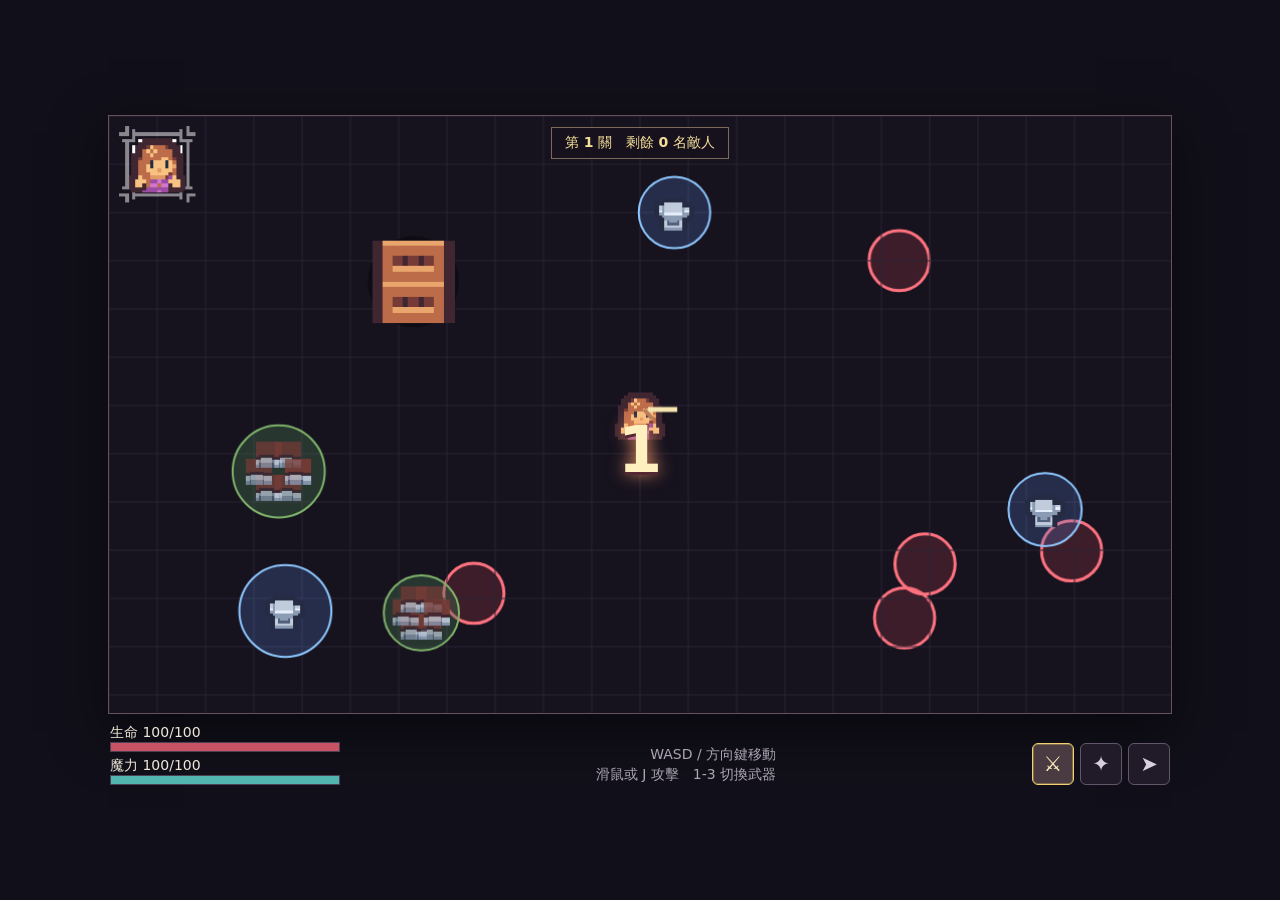
==== commit d77fe5cc: "Update action" ====
--- a/game-10/index.html
+++ b/game-10/index.html
@@ -11,6 +11,9 @@
     #shell { position: relative; width: min(100vw, 1100px); padding: 18px; }
     #game { width: 100%; aspect-ratio: 16 / 9; display: block; background: #191424; border: 1px solid #66525f; box-shadow: 0 18px 50px #0008; cursor: crosshair; }
     #stageStatus { position: absolute; z-index: 1; top: 30px; left: 50%; min-width: 178px; padding: 6px 13px; transform: translateX(-50%); border: 1px solid #7c6b5a; background: #17121cdd; color: #f4df9a; text-align: center; font-size: 14px; pointer-events: none; }
+    #spawnCountdown { position: absolute; z-index: 2; top: 50%; left: 50%; display: none; min-width: 86px; transform: translate(-50%, -50%); color: #fff1bf; font-size: 64px; font-weight: 800; line-height: 1; text-align: center; text-shadow: 0 3px #552733, 0 0 18px #ff9d6d; pointer-events: none; }
+    #spawnCountdown.show { display: block; }
+    @media (max-width: 650px), (pointer: coarse) { #spawnCountdown { top: calc(2px + 37.5vw); font-size: 52px; } }
     #hud { display: flex; gap: 18px; justify-content: space-between; align-items: end; margin: 10px 2px 0; font-size: 14px; }
     .bars { display: grid; gap: 5px; min-width: 230px; }
     .bar { width: 100%; height: 10px; border: 1px solid #4c4056; background: #251d2d; overflow: hidden; }
@@ -39,7 +42,7 @@
 </head>
 <body>
   <main id="shell">
-    <canvas id="game" width="1056" height="594" aria-label="月蝕試煉遊戲畫面"></canvas><div id="stageStatus">第 <b id="wave">1</b> 關　剩餘 <b id="remaining">0</b> 名敵人</div>
+    <canvas id="game" width="1056" height="594" aria-label="月蝕試煉遊戲畫面"></canvas><div id="stageStatus">第 <b id="wave">1</b> 關　剩餘 <b id="remaining">0</b> 名敵人</div><div id="spawnCountdown" aria-live="polite"></div>
     <div id="hud">
       <div class="bars"><div>生命 <span id="hpText"></span><div class="bar"><div class="fill" id="hp"></div></div></div><div>魔力 <span id="manaText"></span><div class="bar"><div class="fill" id="mana"></div></div></div></div>
       <div id="hint">WASD / 方向鍵移動<br>滑鼠或 J 攻擊　1-3 切換武器</div>
@@ -57,15 +60,15 @@
       const W = canvas.width, H = canvas.height, keys = new Set();
       const mouse = { x: W / 2, y: H / 2 };
       const joystick = { x: 0, y: 0, pointerId: null };
-      const ui = { hp: document.querySelector('#hp'), mana: document.querySelector('#mana'), hpText: document.querySelector('#hpText'), manaText: document.querySelector('#manaText'), wave: document.querySelector('#wave'), remaining: document.querySelector('#remaining'), boons: document.querySelector('#boons'), choices: document.querySelector('#choices'), gameover: document.querySelector('#gameover'), score: document.querySelector('#score'), weapons: [...document.querySelectorAll('[data-weapon]')] };
+      const ui = { hp: document.querySelector('#hp'), mana: document.querySelector('#mana'), hpText: document.querySelector('#hpText'), manaText: document.querySelector('#manaText'), wave: document.querySelector('#wave'), remaining: document.querySelector('#remaining'), boons: document.querySelector('#boons'), choices: document.querySelector('#choices'), gameover: document.querySelector('#gameover'), score: document.querySelector('#score'), countdown: document.querySelector('#spawnCountdown'), weapons: [...document.querySelectorAll('[data-weapon]')] };
       const loadSprite = source => { const image = new Image(); image.src = source; return image; };
       const loadFrames = (folder, numbers) => numbers.map(number => loadSprite(`assets/effects/wills_pixel_explosions_sample/${folder}/PNG/frame${String(number).padStart(4, '0')}.png`));
       const effectFrames = [8, 12, 16, 20, 24, 28, 32, 36, 40, 44, 48, 52, 56, 60];
-      const sprites = { player: loadSprite('kenney_tinyDungeon/Tiles/tile_0099.png'), enemy: loadSprite('kenney_tinyDungeon/Tiles/tile_0096.png'), portraitFrame: loadSprite('assets/ui/panel-transparent-border-000.png'), burst: loadFrames('round_explosion', effectFrames), vortex: loadFrames('round_vortex', effectFrames) };
+      const sprites = { player: loadSprite('kenney_tinyDungeon/Tiles/tile_0099.png'), enemy: loadSprite('kenney_tinyDungeon/Tiles/tile_0096.png'), portraitFrame: loadSprite('assets/ui/panel-transparent-border-000.png'), obstacleRock: loadSprite('kenney_tinyDungeon/Tiles/tile_0075.png'), obstacleThorns: loadSprite('kenney_tinyDungeon/Tiles/tile_0002.png'), obstacleRune: loadSprite('kenney_tinyDungeon/Tiles/tile_0074.png'), burst: loadFrames('round_explosion', effectFrames), vortex: loadFrames('round_vortex', effectFrames) };
       const actorScale = touchLayout ? 1.45 : 1;
       ctx.imageSmoothingEnabled = false;
       const SAVE_KEY = 'moon-eclipse-trial-save-v1';
-      let player, enemies, effects, terrain, wave, paused, kills, last, nextWaveTimer, lastSave = 0, nextMiniBossWave;
+      let player, enemies, pendingEnemies, effects, terrain, wave, paused, kills, last, nextWaveTimer, lastSave = 0, nextMiniBossWave, spawnCountdownUntil = 0;
       const clamp = (v, lo, hi) => Math.max(lo, Math.min(hi, v));
       const dist = (a, b) => Math.hypot(a.x - b.x, a.y - b.y);
       const boons = [
@@ -73,14 +76,22 @@
         { name: '日輪法陣', rarity: '稀有', text: '法陣範圍 +35%，每秒傷害提高。', apply: p => { p.castRadius *= 1.35; p.castDamage += 12; } },
         { name: '炫光奔襲', rarity: '普通', text: '衝刺冷卻縮短，移動速度 +15%。', apply: p => { p.speed *= 1.15; p.dashCd *= .68; } },
         { name: '月桂護佑', rarity: '稀有', text: '最大生命 +35，立即回復 35 生命。', apply: p => { p.maxHp += 35; p.hp = Math.min(p.maxHp, p.hp + 35); } },
-        { name: '星火回響', rarity: '普通', text: '魔力回復速度 +60%，施法消耗 -4。', apply: p => { p.manaRegen *= 1.6; p.castCost = Math.max(6, p.castCost - 4); } }
+        { name: '星火回響', rarity: '普通', text: '魔力回復速度 +60%，施法消耗 -4。', apply: p => { p.manaRegen *= 1.6; p.castCost = Math.max(6, p.castCost - 4); } },
+        { id: 'split', name: '碎星彈幕', rarity: '稀有', text: '遠程攻擊分裂彈 +1。', apply: p => { p.projectileSplit++; } },
+        { id: 'volley', name: '雙重齊射', rarity: '稀有', text: '每次遠程攻擊額外發射 1 枚子彈。', apply: p => { p.projectileVolley++; } },
+        { id: 'auto', name: '戰鬥本能', rarity: '史詩', text: '自動瞄準並持續攻擊最近敵人。', apply: p => { p.autoAttack = true; } },
+        { id: 'pierce', name: '貫穿秘術', rarity: '史詩', text: '遠程子彈可額外穿透 1 名敵人。', apply: p => { p.projectilePierce++; } },
+        { id: 'bounce', name: '追獵回響', rarity: '史詩', text: '遠程子彈命中後可反彈 1 次。', apply: p => { p.projectileBounce++; } },
+        { id: 'frost', name: '霜痕箭雨', rarity: '稀有', text: '遠程命中會使敵人減速。', apply: p => { p.frostShots = true; } },
+        { id: 'harvest', name: '靈魂收割', rarity: '稀有', text: '擊殺敵人時回復 5 點生命。', apply: p => { p.soulHarvest = true; } },
+        { id: 'dashwave', name: '雷霆踏步', rarity: '稀有', text: '衝刺時釋放擊退震波。', apply: p => { p.dashWave = true; } }
       ];
-      const newPlayer = () => ({ x: W / 2, y: H / 2, r: 15, hp: 100, maxHp: 100, mana: 100, maxMana: 100, speed: 255, damage: 28, attackRadius: 62, castRadius: 94, castDamage: 17, castCost: 20, manaRegen: 13, dashCd: 650, dashUntil: 0, dashReady: 0, attackReady: 0, invuln: 0, facing: 0, weapon: 'sword' });
-      function saveRun() { if (!player || paused) return; try { localStorage.setItem(SAVE_KEY, JSON.stringify({ version: 1, player: { ...player, dashUntil: 0, dashReady: 0, attackReady: 0, invuln: 0 }, enemies, terrain, wave, kills, nextMiniBossWave })); } catch (_) {} }
-      function loadRun() { try { const save = JSON.parse(localStorage.getItem(SAVE_KEY)); if (!save || save.version !== 1 || !save.player || !Array.isArray(save.enemies) || !Array.isArray(save.terrain)) return false; player = { ...newPlayer(), ...save.player, dashUntil: 0, dashReady: 0, attackReady: 0, invuln: 0 }; enemies = save.enemies.filter(e => !e.dead).map(e => ({ ...e, hit: 0, slow: 0, knockUntil: 0, attackReady: 0 })); terrain = save.terrain; effects = []; wave = Math.max(1, Math.floor(save.wave)); kills = Math.max(0, Math.floor(save.kills)); nextMiniBossWave = Math.max(wave + 1, Math.floor(save.nextMiniBossWave || wave + 2 + Math.floor(Math.random() * 3))); paused = false; nextWaveTimer = 0; ui.gameover.classList.remove('show'); ui.boons.classList.remove('show'); setWeapon(player.weapon); ui.wave.textContent = wave; return true; } catch (_) { return false; } }
+      const newPlayer = () => ({ x: W / 2, y: H / 2, r: 15, hp: 100, maxHp: 100, mana: 100, maxMana: 100, speed: 255, damage: 28, attackRadius: 62, castRadius: 94, castDamage: 17, castCost: 20, manaRegen: 13, dashCd: 650, dashUntil: 0, dashReady: 0, attackReady: 0, invuln: 0, facing: 0, weapon: 'sword', upgrades: {}, projectileSplit: 0, projectileVolley: 0, projectilePierce: 0, projectileBounce: 0, autoAttack: false, autoReady: 0, frostShots: false, soulHarvest: false, dashWave: false, walking: false, walkPhase: Math.random() * Math.PI * 2, walkReady: 0 });
+      function saveRun() { if (!player || paused) return; try { localStorage.setItem(SAVE_KEY, JSON.stringify({ version: 1, player: { ...player, dashUntil: 0, dashReady: 0, attackReady: 0, invuln: 0 }, enemies, pendingEnemies, spawnDelay: Math.max(0, spawnCountdownUntil - performance.now()), terrain, wave, kills, nextMiniBossWave })); } catch (_) {} }
+      function loadRun() { try { const save = JSON.parse(localStorage.getItem(SAVE_KEY)); if (!save || save.version !== 1 || !save.player || !Array.isArray(save.enemies) || !Array.isArray(save.terrain)) return false; player = { ...newPlayer(), ...save.player, upgrades: save.player.upgrades || {}, dashUntil: 0, dashReady: 0, attackReady: 0, invuln: 0, autoReady: 0 }; const normalizeEnemy = e => ({ ...e, hit: 0, slow: 0, knockUntil: 0, attackReady: 0, skillReady: performance.now() + 1400 + Math.random() * 900, chargeUntil: 0, walking: false, walkPhase: e.walkPhase ?? Math.random() * Math.PI * 2 }); enemies = save.enemies.filter(e => !e.dead).map(normalizeEnemy); pendingEnemies = Array.isArray(save.pendingEnemies) ? save.pendingEnemies.filter(e => !e.dead).map(normalizeEnemy) : []; spawnCountdownUntil = pendingEnemies.length ? performance.now() + clamp(Number(save.spawnDelay) || 3000, 500, 3000) : 0; terrain = save.terrain; effects = []; wave = Math.max(1, Math.floor(save.wave)); kills = Math.max(0, Math.floor(save.kills)); nextMiniBossWave = Math.max(wave + 1, Math.floor(save.nextMiniBossWave || wave + 2 + Math.floor(Math.random() * 3))); paused = false; nextWaveTimer = 0; ui.gameover.classList.remove('show'); ui.boons.classList.remove('show'); setWeapon(player.weapon); ui.wave.textContent = wave; return true; } catch (_) { return false; } }
       function reset() {
         try { localStorage.removeItem(SAVE_KEY); } catch (_) {}
-        player = newPlayer(); enemies = []; effects = []; terrain = []; wave = 1; kills = 0; nextMiniBossWave = 2 + Math.floor(Math.random() * 3); paused = false; nextWaveTimer = 0; ui.gameover.classList.remove('show'); ui.boons.classList.remove('show'); setWeapon('sword'); spawnWave();
+        player = newPlayer(); enemies = []; pendingEnemies = []; effects = []; terrain = []; wave = 1; kills = 0; nextMiniBossWave = 2 + Math.floor(Math.random() * 3); paused = false; nextWaveTimer = 0; ui.gameover.classList.remove('show'); ui.boons.classList.remove('show'); setWeapon('sword'); spawnWave();
       }
       function generateTerrain() {
         terrain = [];
@@ -89,8 +100,8 @@
       }
       function resolveRocks(actor) { terrain.filter(t => t.type === 'rock').forEach(t => { const dx = actor.x - t.x, dy = actor.y - t.y, length = Math.hypot(dx, dy) || 1, minimum = actor.r + t.r; if (length < minimum) { actor.x = clamp(t.x + dx / length * minimum, actor.r, W - actor.r); actor.y = clamp(t.y + dy / length * minimum, actor.r, H - actor.r); } }); }
       function spawnWave() {
-        generateTerrain(); const count = 3 + wave * 2;
-        const spawnEnemy = type => { let x, y; do { x = 45 + Math.random() * (W - 90); y = 70 + Math.random() * (H - 145); } while (Math.hypot(x - player.x, y - player.y) < 210 || terrain.some(t => t.type === 'rock' && Math.hypot(x - t.x, y - t.y) < t.r + 48)); const boss = type === 'miniBoss' || type === 'bigBoss', ranged = type === 'ranged'; const scale = type === 'bigBoss' ? 5.8 : type === 'miniBoss' ? 2.5 : 1; enemies.push({ x, y, type, r: (13 + Math.min(wave, 5)) * (boss ? type === 'bigBoss' ? 2.15 : 1.55 : 1), hp: Math.round((48 + wave * 20) * scale), maxHp: Math.round((48 + wave * 20) * scale), speed: (50 + wave * 7) * (type === 'bigBoss' ? .6 : boss ? .78 : ranged ? .82 : 1), damage: (9 + wave * 1.2) * (boss ? type === 'bigBoss' ? 2.2 : 1.45 : 1), range: ranged ? 240 : 0, hit: 0, slow: 0, attackReady: 0 }); };
+        generateTerrain(); enemies = []; pendingEnemies = []; spawnCountdownUntil = performance.now() + 3000; const count = 3 + wave * 2;
+        const spawnEnemy = type => { let x, y; do { x = 45 + Math.random() * (W - 90); y = 70 + Math.random() * (H - 145); } while (Math.hypot(x - player.x, y - player.y) < 210 || terrain.some(t => t.type === 'rock' && Math.hypot(x - t.x, y - t.y) < t.r + 48)); const boss = type === 'miniBoss' || type === 'bigBoss', ranged = type === 'ranged'; const scale = type === 'bigBoss' ? 5.8 : type === 'miniBoss' ? 2.5 : 1; pendingEnemies.push({ x, y, type, r: (13 + Math.min(wave, 5)) * (boss ? type === 'bigBoss' ? 2.15 : 1.55 : 1), hp: Math.round((48 + wave * 20) * scale), maxHp: Math.round((48 + wave * 20) * scale), speed: (50 + wave * 7) * (type === 'bigBoss' ? .6 : boss ? .78 : ranged ? .82 : 1), damage: (9 + wave * 1.2) * (boss ? type === 'bigBoss' ? 2.2 : 1.45 : 1), range: ranged ? 240 : 0, hit: 0, slow: 0, attackReady: 0, skillReady: spawnCountdownUntil + 1500 + Math.random() * 1000, chargeUntil: 0, walking: false, walkPhase: Math.random() * Math.PI * 2 }); };
         for (let i = 0; i < count; i++) spawnEnemy(Math.random() < .33 ? 'ranged' : 'melee');
         if (wave % 5 === 0) { spawnEnemy('bigBoss'); if (nextMiniBossWave <= wave) nextMiniBossWave = wave + 2 + Math.floor(Math.random() * 3); } else if (wave >= nextMiniBossWave) { spawnEnemy('miniBoss'); nextMiniBossWave = wave + 2 + Math.floor(Math.random() * 3); }
         ui.wave.textContent = wave; saveRun();
@@ -99,7 +110,8 @@
       function closestEnemy(maxDistance = Infinity) { return enemies.filter(e => !e.dead && dist(e, player) <= maxDistance).sort((a, b) => dist(a, player) - dist(b, player))[0]; }
       function launchProjectile(kind, angle, target) {
         const staff = kind === 'staff', speed = staff ? 440 : 590, offset = staff ? 24 : 32;
-        effects.push({ type: 'projectile', kind, x: player.x + Math.cos(angle) * offset, y: player.y + Math.sin(angle) * offset, vx: Math.cos(angle) * speed, vy: Math.sin(angle) * speed, angle, target, r: staff ? 15 : 7, damage: player.damage * (staff ? 1.1 : .85), frames: staff ? sprites.vortex : null, until: performance.now() + (staff ? 1500 : 1050) });
+        const total = 1 + player.projectileSplit + player.projectileVolley;
+        for (let i = 0; i < total; i++) { const spread = (i - (total - 1) / 2) * .16, shotAngle = angle + spread; effects.push({ type: 'projectile', kind, x: player.x + Math.cos(shotAngle) * offset, y: player.y + Math.sin(shotAngle) * offset, vx: Math.cos(shotAngle) * speed, vy: Math.sin(shotAngle) * speed, angle: shotAngle, target, r: staff ? 15 : 7, damage: player.damage * (staff ? 1.1 : .85), frames: staff ? sprites.vortex : null, pierce: player.projectilePierce, bounces: player.projectileBounce, hitIds: [], until: performance.now() + (staff ? 1500 : 1050) }); }
         effects.push({ type: staff ? 'staffCast' : 'bowShot', x: player.x + Math.cos(angle) * 24, y: player.y + Math.sin(angle) * 24, angle, frames: staff ? sprites.vortex : sprites.burst, until: performance.now() + 220 });
       }
       function attack() {
@@ -119,11 +131,12 @@
         if (paused || player.mana < player.castCost) return;
         player.mana -= player.castCost; effects.push({ type: 'cast', x: player.x, y: player.y, r: player.castRadius, frames: sprites.vortex, until: performance.now() + 2800, tick: 0 });
       }
-      function dash() { const now = performance.now(); if (paused || now < player.dashReady) return; player.dashReady = now + player.dashCd; player.dashUntil = now + 145; player.invuln = now + 190; effects.push({ type: 'dash', x: player.x, y: player.y, frames: sprites.vortex, until: now + 360 }); }
-      function hurtEnemy(e, amount, sourceX = player.x, sourceY = player.y, knockback = 120) { if (e.dead) return; e.hp -= amount; e.hit = performance.now() + 100; const length = Math.hypot(e.x - sourceX, e.y - sourceY) || 1; e.kx = (e.x - sourceX) / length * knockback; e.ky = (e.y - sourceY) / length * knockback; e.knockUntil = performance.now() + 115; effects.push({ type: 'impact', x: e.x, y: e.y, frames: sprites.burst, until: performance.now() + 290 }); effects.push({ type: 'number', x: e.x, y: e.y - 10, text: Math.round(amount), until: performance.now() + 500 }); if (e.hp <= 0) { e.dead = true; kills++; } }
+      function dash() { const now = performance.now(); if (paused || now < player.dashReady) return; player.dashReady = now + player.dashCd; player.dashUntil = now + 145; player.invuln = now + 190; effects.push({ type: 'dash', x: player.x, y: player.y, frames: sprites.vortex, until: now + 360 }); if (player.dashWave) enemies.forEach(e => { if (dist(e, player) < 105 + e.r) hurtEnemy(e, player.damage * .45, player.x, player.y, 270); }); }
+      function hurtEnemy(e, amount, sourceX = player.x, sourceY = player.y, knockback = 120) { if (e.dead) return; e.hp -= amount; e.hit = performance.now() + 100; const length = Math.hypot(e.x - sourceX, e.y - sourceY) || 1; e.kx = (e.x - sourceX) / length * knockback; e.ky = (e.y - sourceY) / length * knockback; e.knockUntil = performance.now() + 115; if (player.frostShots) e.slow = performance.now() + 650; effects.push({ type: 'impact', x: e.x, y: e.y, frames: sprites.burst, until: performance.now() + 290 }); effects.push({ type: 'number', x: e.x, y: e.y - 10, text: Math.round(amount), until: performance.now() + 500 }); if (e.hp <= 0) { e.dead = true; kills++; if (player.soulHarvest) player.hp = Math.min(player.maxHp, player.hp + 5); } }
       function chooseBoon() {
         paused = true; ui.choices.innerHTML = '';
-        [...boons].sort(() => Math.random() - .5).slice(0, 3).forEach(b => { const button = document.createElement('button'); button.className = 'boon'; button.innerHTML = `<span class="rarity">${b.rarity}</span><h2>${b.name}</h2><p>${b.text}</p><span class="select">點擊選擇</span>`; button.onclick = () => { b.apply(player); ui.boons.classList.remove('show'); paused = false; wave++; spawnWave(); }; ui.choices.append(button); });
+        const pool = boons.filter(b => !b.id || !player.upgrades[b.id]);
+        pool.sort(() => Math.random() - .5).slice(0, 3).forEach(b => { const button = document.createElement('button'); button.className = 'boon'; button.innerHTML = `<span class="rarity">${b.rarity}</span><h2>${b.name}</h2><p>${b.text}</p><span class="select">點擊選擇</span>`; button.onclick = () => { b.apply(player); if (b.id) player.upgrades[b.id] = true; ui.boons.classList.remove('show'); paused = false; wave++; spawnWave(); }; ui.choices.append(button); });
         ui.boons.classList.add('show');
       }
       function update(now, dt) {
@@ -132,20 +145,23 @@
         const dy = joystick.y + (keys.has('s') || keys.has('arrowdown') ? 1 : 0) - (keys.has('w') || keys.has('arrowup') ? 1 : 0);
         const inThorns = terrain.some(t => t.type === 'thorns' && dist(player, t) < t.r + player.r), onRune = terrain.some(t => t.type === 'rune' && dist(player, t) < t.r + player.r);
         const length = Math.hypot(dx, dy), strength = Math.min(1, length), speed = player.speed * (inThorns ? .68 : 1) * (now < player.dashUntil ? 3.2 : 1);
-        if (length) { player.x = clamp(player.x + dx / length * speed * strength * dt, player.r, W - player.r); player.y = clamp(player.y + dy / length * speed * strength * dt, player.r, H - player.r); resolveRocks(player); } player.mana = Math.min(player.maxMana, player.mana + (player.manaRegen + (onRune ? 24 : 0)) * dt);
+        player.walking = Boolean(length); if (length) { player.x = clamp(player.x + dx / length * speed * strength * dt, player.r, W - player.r); player.y = clamp(player.y + dy / length * speed * strength * dt, player.r, H - player.r); resolveRocks(player); } player.mana = Math.min(player.maxMana, player.mana + (player.manaRegen + (onRune ? 24 : 0)) * dt);
+        if (pendingEnemies.length && now >= spawnCountdownUntil) { pendingEnemies.forEach(e => effects.push({ type: 'impact', x: e.x, y: e.y, frames: sprites.burst, until: now + 440 })); enemies = pendingEnemies; pendingEnemies = []; spawnCountdownUntil = 0; saveRun(); }
+        if (player.autoAttack && now >= player.autoReady && enemies.length) { const target = closestEnemy(); if (target) { player.facing = Math.atan2(target.y - player.y, target.x - player.x); player.autoReady = now + 220; attack(); } }
         effects.filter(f => f.type === 'cast').forEach(f => { if (now - f.tick > 300) { f.tick = now; enemies.forEach(e => { if (dist(e, f) < f.r + e.r) { hurtEnemy(e, player.castDamage); e.slow = now + 360; } }); } });
-        effects.filter(f => f.type === 'projectile').forEach(f => { if (f.kind === 'staff' && f.target && !f.target.dead) { const desired = Math.atan2(f.target.y - f.y, f.target.x - f.x), current = Math.atan2(f.vy, f.vx), turn = Math.atan2(Math.sin(desired - current), Math.cos(desired - current)); f.angle = current + clamp(turn, -.16, .16); const speed = Math.hypot(f.vx, f.vy); f.vx = Math.cos(f.angle) * speed; f.vy = Math.sin(f.angle) * speed; } f.x += f.vx * dt; f.y += f.vy * dt; const hit = enemies.find(e => !e.dead && Math.hypot(e.x - f.x, e.y - f.y) < e.r + f.r); if (hit) { hurtEnemy(hit, f.damage, f.x - f.vx, f.y - f.vy, f.kind === 'staff' ? 180 : 145); f.until = now; } });
+        effects.filter(f => f.type === 'projectile').forEach(f => { if (f.kind === 'staff' && f.target && !f.target.dead) { const desired = Math.atan2(f.target.y - f.y, f.target.x - f.x), current = Math.atan2(f.vy, f.vx), turn = Math.atan2(Math.sin(desired - current), Math.cos(desired - current)); f.angle = current + clamp(turn, -.16, .16); const speed = Math.hypot(f.vx, f.vy); f.vx = Math.cos(f.angle) * speed; f.vy = Math.sin(f.angle) * speed; } f.x += f.vx * dt; f.y += f.vy * dt; const hit = enemies.find(e => !e.dead && !f.hitIds.includes(e) && Math.hypot(e.x - f.x, e.y - f.y) < e.r + f.r); if (hit) { hurtEnemy(hit, f.damage, f.x - f.vx, f.y - f.vy, f.kind === 'staff' ? 180 : 145); f.hitIds.push(hit); const next = enemies.filter(e => !e.dead && !f.hitIds.includes(e)).sort((a, b) => Math.hypot(a.x - f.x, a.y - f.y) - Math.hypot(b.x - f.x, b.y - f.y))[0]; if (f.bounces > 0 && next) { f.bounces--; f.target = next; f.angle = Math.atan2(next.y - f.y, next.x - f.x); const shotSpeed = Math.hypot(f.vx, f.vy); f.vx = Math.cos(f.angle) * shotSpeed; f.vy = Math.sin(f.angle) * shotSpeed; } else if (f.pierce > 0) f.pierce--; else f.until = now; } });
         effects.filter(f => f.type === 'enemyShot').forEach(f => { f.x += f.vx * dt; f.y += f.vy * dt; if (Math.hypot(player.x - f.x, player.y - f.y) < player.r + f.r && now > player.invuln) { player.hp -= f.damage; player.invuln = now + 300; f.until = now; } });
-        enemies.forEach(e => { if (e.dead) return; if (now < e.knockUntil) { e.x = clamp(e.x + e.kx * dt, e.r, W - e.r); e.y = clamp(e.y + e.ky * dt, e.r, H - e.r); resolveRocks(e); return; } const d = dist(e, player), rate = now < e.slow ? .15 : 1, desiredRange = e.range || player.r + e.r + 3; if (d > desiredRange) { e.x += (player.x - e.x) / d * e.speed * rate * dt; e.y += (player.y - e.y) / d * e.speed * rate * dt; resolveRocks(e); } else if (e.type === 'ranged') { if (now >= e.attackReady) { const angle = Math.atan2(player.y - e.y, player.x - e.x), speed = 290; e.attackReady = now + 1050; effects.push({ type: 'enemyShot', x: e.x, y: e.y, vx: Math.cos(angle) * speed, vy: Math.sin(angle) * speed, r: 7, damage: e.damage, until: now + 1400 }); } } else if (now > player.invuln) { player.hp -= e.damage * dt; player.invuln = now + 420; } });
-        enemies = enemies.filter(e => !e.dead); effects = effects.filter(f => f.until > now); if (!enemies.length && !nextWaveTimer) nextWaveTimer = now + 550; if (nextWaveTimer && now >= nextWaveTimer) { nextWaveTimer = 0; chooseBoon(); } if (player.hp <= 0) { paused = true; ui.score.textContent = `你在第 ${wave} 波擊敗了 ${kills} 名敵人。`; ui.gameover.classList.add('show'); } if (now - lastSave > 1000) { lastSave = now; saveRun(); }
+        effects.filter(f => f.type === 'bossAoe' && !f.hit && now >= f.hitAt).forEach(f => { f.hit = true; if (dist(player, f) < f.r + player.r && now > player.invuln) { player.hp -= f.damage; player.invuln = now + 520; } });
+        enemies.forEach(e => { if (e.dead) return; e.walking = false; if (e.type === 'bigBoss' && now >= e.skillReady) { const skill = Math.floor(Math.random() * 3); e.skillReady = now + 5000 + Math.random() * 3000; if (skill === 0) effects.push({ type: 'bossAoe', x: player.x, y: player.y, r: 142, damage: e.damage * 1.15, hitAt: now + 720, until: now + 980, hit: false }); else if (skill === 1) { const base = Math.atan2(player.y - e.y, player.x - e.x); for (let i = -2; i <= 2; i++) { const angle = base + i * .18, shotSpeed = 330; effects.push({ type: 'enemyShot', boss: true, x: e.x, y: e.y, vx: Math.cos(angle) * shotSpeed, vy: Math.sin(angle) * shotSpeed, r: 11, damage: e.damage * .72, until: now + 1650 }); } } else { const angle = Math.atan2(player.y - e.y, player.x - e.x); e.chargeUntil = now + 620; e.chargeX = Math.cos(angle) * 440; e.chargeY = Math.sin(angle) * 440; effects.push({ type: 'bossCharge', x: e.x, y: e.y, until: e.chargeUntil }); } } if (now < e.knockUntil) { e.x = clamp(e.x + e.kx * dt, e.r, W - e.r); e.y = clamp(e.y + e.ky * dt, e.r, H - e.r); e.walking = true; resolveRocks(e); return; } if (now < e.chargeUntil) { e.x = clamp(e.x + e.chargeX * dt, e.r, W - e.r); e.y = clamp(e.y + e.chargeY * dt, e.r, H - e.r); e.walking = true; resolveRocks(e); if (dist(e, player) < e.r + player.r && now > player.invuln) { player.hp -= e.damage * 1.25; player.invuln = now + 520; } return; } const d = dist(e, player), rate = now < e.slow ? .15 : 1, desiredRange = e.range || player.r + e.r + 3; if (d > desiredRange) { e.x += (player.x - e.x) / d * e.speed * rate * dt; e.y += (player.y - e.y) / d * e.speed * rate * dt; e.walking = true; resolveRocks(e); } else if (e.type === 'ranged') { if (now >= e.attackReady) { const angle = Math.atan2(player.y - e.y, player.x - e.x), shotSpeed = 290; e.attackReady = now + 1050; effects.push({ type: 'enemyShot', x: e.x, y: e.y, vx: Math.cos(angle) * shotSpeed, vy: Math.sin(angle) * shotSpeed, r: 7, damage: e.damage, until: now + 1400 }); } } else if (now > player.invuln) { player.hp -= e.damage * dt; player.invuln = now + 420; } });
+        enemies = enemies.filter(e => !e.dead); effects = effects.filter(f => f.until > now); if (!enemies.length && !pendingEnemies.length && !nextWaveTimer) nextWaveTimer = now + 550; if (nextWaveTimer && now >= nextWaveTimer) { nextWaveTimer = 0; chooseBoon(); } if (player.hp <= 0) { paused = true; ui.score.textContent = `你在第 ${wave} 波擊敗了 ${kills} 名敵人。`; ui.gameover.classList.add('show'); } if (now - lastSave > 1000) { lastSave = now; saveRun(); }
       }
       function draw(now) {
-        ctx.fillStyle = '#16121e'; ctx.fillRect(0, 0, W, H);
+        ctx.fillStyle = '#16121e'; ctx.fillRect(0, 0, W, H); if (pendingEnemies.length) { ui.countdown.textContent = Math.max(1, Math.ceil((spawnCountdownUntil - now) / 1000)); ui.countdown.classList.add('show'); pendingEnemies.forEach(e => { const pulse = 1 + Math.sin(now * .016) * .12; ctx.beginPath(); ctx.arc(e.x, e.y, (e.r + 20) * pulse, 0, Math.PI * 2); ctx.fillStyle = '#d94c5b33'; ctx.fill(); ctx.strokeStyle = '#ff7380'; ctx.lineWidth = 3; ctx.stroke(); }); } else ui.countdown.classList.remove('show');
         ctx.strokeStyle = '#2b2435'; ctx.lineWidth = 1; for (let x = 0; x < W; x += 48) { ctx.beginPath(); ctx.moveTo(x, 0); ctx.lineTo(x, H); ctx.stroke(); } for (let y = 0; y < H; y += 48) { ctx.beginPath(); ctx.moveTo(0, y); ctx.lineTo(W, y); ctx.stroke(); }
-        terrain.forEach(t => { if (t.type === 'rock') { ctx.beginPath(); ctx.arc(t.x, t.y, t.r + 4, 0, Math.PI * 2); ctx.fillStyle = '#0d0b13'; ctx.fill(); ctx.beginPath(); ctx.arc(t.x, t.y, t.r, 0, Math.PI * 2); ctx.fillStyle = '#51495d'; ctx.fill(); ctx.beginPath(); ctx.arc(t.x - t.r * .25, t.y - t.r * .28, t.r * .38, 0, Math.PI * 2); ctx.fillStyle = '#766d7e'; ctx.fill(); } else if (t.type === 'thorns') { ctx.beginPath(); ctx.arc(t.x, t.y, t.r, 0, Math.PI * 2); ctx.fillStyle = '#456c4c55'; ctx.fill(); ctx.strokeStyle = '#7fb36a'; ctx.lineWidth = 2; for (let a = 0; a < Math.PI * 2; a += Math.PI / 4) { ctx.beginPath(); ctx.moveTo(t.x + Math.cos(a) * 6, t.y + Math.sin(a) * 6); ctx.lineTo(t.x + Math.cos(a) * t.r, t.y + Math.sin(a) * t.r); ctx.stroke(); } } else { ctx.beginPath(); ctx.arc(t.x, t.y, t.r, 0, Math.PI * 2); ctx.fillStyle = '#5277c533'; ctx.fill(); ctx.strokeStyle = '#8ec8ff'; ctx.lineWidth = 2; ctx.stroke(); ctx.beginPath(); ctx.arc(t.x, t.y, t.r * .4, 0, Math.PI * 2); ctx.stroke(); ctx.fillStyle = '#c9efff'; ctx.fillRect(t.x - 3, t.y - 3, 6, 6); } });
-        effects.forEach(f => { const life = f.until - now, elapsed = 1 - life / ({ cast: 2800, slash: 260, dash: 360, impact: 290, staffCast: 220, bowShot: 220, projectile: 1500, enemyShot: 1400 }[f.type] || 500), frame = f.frames && f.frames[Math.min(f.frames.length - 1, Math.floor(elapsed * f.frames.length))]; if (f.type === 'cast') { ctx.beginPath(); ctx.arc(f.x, f.y, f.r, 0, Math.PI * 2); ctx.fillStyle = '#9b70d633'; ctx.fill(); ctx.strokeStyle = '#d8a8ff'; ctx.lineWidth = 2; ctx.stroke(); if (frame && frame.complete) ctx.drawImage(frame, f.x - f.r, f.y - f.r, f.r * 2, f.r * 2); } if (f.type === 'slash' || f.type === 'impact' || f.type === 'bowShot') { const size = f.type === 'slash' ? f.r * 2.1 : f.type === 'bowShot' ? 46 : 86; if (frame && frame.complete) ctx.drawImage(frame, f.x - size / 2, f.y - size / 2, size, size); } if (f.type === 'staffCast') { const size = 60 * (1 - elapsed * .35); if (frame && frame.complete) ctx.drawImage(frame, f.x - size / 2, f.y - size / 2, size, size); } if (f.type === 'projectile') { if (f.kind === 'staff') { const size = 44; if (frame && frame.complete) ctx.drawImage(frame, f.x - size / 2, f.y - size / 2, size, size); ctx.beginPath(); ctx.arc(f.x, f.y, 7, 0, Math.PI * 2); ctx.fillStyle = '#e6b8ff'; ctx.fill(); } else { ctx.save(); ctx.translate(f.x, f.y); ctx.rotate(f.angle); ctx.fillStyle = '#e7d6a6'; ctx.fillRect(-16, -2, 27, 4); ctx.fillStyle = '#b87953'; ctx.beginPath(); ctx.moveTo(15, 0); ctx.lineTo(8, -6); ctx.lineTo(8, 6); ctx.closePath(); ctx.fill(); ctx.restore(); } } if (f.type === 'enemyShot') { ctx.beginPath(); ctx.arc(f.x, f.y, f.r + 3, 0, Math.PI * 2); ctx.fillStyle = '#a84bce44'; ctx.fill(); ctx.beginPath(); ctx.arc(f.x, f.y, f.r, 0, Math.PI * 2); ctx.fillStyle = '#e488ff'; ctx.fill(); } if (f.type === 'dash') { const size = 74 + (1 - elapsed) * 36; if (frame && frame.complete) ctx.drawImage(frame, f.x - size / 2, f.y - size / 2, size, size); } if (f.type === 'number') { ctx.fillStyle = '#ffe8a3'; ctx.font = 'bold 16px system-ui'; ctx.fillText(`-${f.text}`, f.x, f.y - (500 - life) / 18); } });
-        enemies.forEach(e => { const visualRadius = e.r * actorScale, boss = e.type === 'miniBoss' || e.type === 'bigBoss'; ctx.beginPath(); ctx.arc(e.x, e.y, visualRadius + 3, 0, Math.PI * 2); ctx.fillStyle = now < e.slow ? '#a976d255' : (now < e.hit ? '#fff0b066' : e.type === 'ranged' ? '#a64fbc66' : boss ? '#db9c3e66' : '#c9526255'); ctx.fill(); if (sprites.enemy.complete) ctx.drawImage(sprites.enemy, e.x - visualRadius * 1.45, e.y - visualRadius * 1.45, visualRadius * 2.9, visualRadius * 2.9); else { ctx.beginPath(); ctx.arc(e.x, e.y, visualRadius, 0, Math.PI * 2); ctx.fillStyle = '#c95262'; ctx.fill(); } ctx.fillStyle = '#2d1822'; ctx.fillRect(e.x - visualRadius, e.y - visualRadius - 10, visualRadius * 2, 5); ctx.fillStyle = boss ? '#f2b64f' : '#ef8b8d'; ctx.fillRect(e.x - visualRadius, e.y - visualRadius - 10, visualRadius * 2 * Math.max(0, e.hp / e.maxHp), 5); if (boss) { ctx.fillStyle = '#f4d36f'; ctx.font = `bold ${e.type === 'bigBoss' ? 16 : 12}px system-ui`; ctx.textAlign = 'center'; ctx.fillText(e.type === 'bigBoss' ? '大 Boss' : '小 Boss', e.x, e.y - visualRadius - 17); ctx.textAlign = 'start'; } });
-        ctx.save(); ctx.translate(player.x, player.y); ctx.rotate(player.facing); const playerSize = 50 * actorScale; if (sprites.player.complete) ctx.drawImage(sprites.player, -playerSize / 2, -playerSize / 2, playerSize, playerSize); else { ctx.beginPath(); ctx.moveTo(20, 0); ctx.lineTo(-12, -13); ctx.lineTo(-6, 0); ctx.lineTo(-12, 13); ctx.closePath(); ctx.fillStyle = now < player.invuln ? '#d9fffa' : '#52cfc3'; ctx.fill(); } if (player.weapon === 'sword') { ctx.strokeStyle = '#f5e5af'; ctx.lineWidth = 5; ctx.beginPath(); ctx.moveTo(8, -5); ctx.lineTo(37, -5); ctx.stroke(); ctx.strokeStyle = '#b77b5b'; ctx.lineWidth = 4; ctx.beginPath(); ctx.moveTo(4, -5); ctx.lineTo(13, 5); ctx.stroke(); } else if (player.weapon === 'staff') { ctx.strokeStyle = '#9569cf'; ctx.lineWidth = 5; ctx.beginPath(); ctx.moveTo(6, 8); ctx.lineTo(29, -18); ctx.stroke(); ctx.beginPath(); ctx.arc(31, -20, 6, 0, Math.PI * 2); ctx.fillStyle = '#dfb7ff'; ctx.fill(); } else { ctx.strokeStyle = '#c99c62'; ctx.lineWidth = 4; ctx.beginPath(); ctx.arc(14, 0, 15, -Math.PI / 2, Math.PI / 2); ctx.stroke(); ctx.beginPath(); ctx.moveTo(14, -15); ctx.lineTo(14, 15); ctx.strokeStyle = '#eee0bb'; ctx.lineWidth = 1; ctx.stroke(); } ctx.restore();
+        terrain.forEach(t => { if (t.type === 'rock') { ctx.beginPath(); ctx.arc(t.x, t.y, t.r + 4, 0, Math.PI * 2); ctx.fillStyle = '#0d0b13'; ctx.fill(); if (sprites.obstacleRock.complete) ctx.drawImage(sprites.obstacleRock, t.x - t.r, t.y - t.r, t.r * 2, t.r * 2); } else if (t.type === 'thorns') { ctx.beginPath(); ctx.arc(t.x, t.y, t.r, 0, Math.PI * 2); ctx.fillStyle = '#456c4c66'; ctx.fill(); if (sprites.obstacleThorns.complete) { ctx.save(); ctx.globalAlpha = .72; for (let a = 0; a < Math.PI * 2; a += Math.PI / 3) ctx.drawImage(sprites.obstacleThorns, t.x + Math.cos(a) * t.r * .42 - 13, t.y + Math.sin(a) * t.r * .42 - 13, 26, 26); ctx.restore(); } ctx.strokeStyle = '#7fb36a'; ctx.lineWidth = 2; ctx.stroke(); } else { ctx.beginPath(); ctx.arc(t.x, t.y, t.r, 0, Math.PI * 2); ctx.fillStyle = '#5277c544'; ctx.fill(); ctx.strokeStyle = '#8ec8ff'; ctx.lineWidth = 2; ctx.stroke(); if (sprites.obstacleRune.complete) ctx.drawImage(sprites.obstacleRune, t.x - 20, t.y - 20, 40, 40); } });
+        effects.forEach(f => { const life = f.until - now, elapsed = 1 - life / ({ cast: 2800, slash: 260, dash: 360, impact: 290, staffCast: 220, bowShot: 220, projectile: 1500, enemyShot: 1400, bossAoe: 980, bossCharge: 620 }[f.type] || 500), frame = f.frames && f.frames[Math.min(f.frames.length - 1, Math.floor(elapsed * f.frames.length))]; if (f.type === 'cast') { ctx.beginPath(); ctx.arc(f.x, f.y, f.r, 0, Math.PI * 2); ctx.fillStyle = '#9b70d633'; ctx.fill(); ctx.strokeStyle = '#d8a8ff'; ctx.lineWidth = 2; ctx.stroke(); if (frame && frame.complete) ctx.drawImage(frame, f.x - f.r, f.y - f.r, f.r * 2, f.r * 2); } if (f.type === 'bossAoe') { ctx.beginPath(); ctx.arc(f.x, f.y, f.r * (f.hit ? 1.15 : .92), 0, Math.PI * 2); ctx.fillStyle = f.hit ? '#ffb64d55' : '#dc5c6655'; ctx.fill(); ctx.strokeStyle = f.hit ? '#ffe09b' : '#ff8d9a'; ctx.lineWidth = 3; ctx.stroke(); } if (f.type === 'slash' || f.type === 'impact' || f.type === 'bowShot') { const size = f.type === 'slash' ? f.r * 2.1 : f.type === 'bowShot' ? 46 : 86; if (frame && frame.complete) ctx.drawImage(frame, f.x - size / 2, f.y - size / 2, size, size); } if (f.type === 'staffCast') { const size = 60 * (1 - elapsed * .35); if (frame && frame.complete) ctx.drawImage(frame, f.x - size / 2, f.y - size / 2, size, size); } if (f.type === 'projectile') { if (f.kind === 'staff') { const size = 44; if (frame && frame.complete) ctx.drawImage(frame, f.x - size / 2, f.y - size / 2, size, size); ctx.beginPath(); ctx.arc(f.x, f.y, 7, 0, Math.PI * 2); ctx.fillStyle = '#e6b8ff'; ctx.fill(); } else { ctx.save(); ctx.translate(f.x, f.y); ctx.rotate(f.angle); ctx.fillStyle = '#e7d6a6'; ctx.fillRect(-16, -2, 27, 4); ctx.fillStyle = '#b87953'; ctx.beginPath(); ctx.moveTo(15, 0); ctx.lineTo(8, -6); ctx.lineTo(8, 6); ctx.closePath(); ctx.fill(); ctx.restore(); } } if (f.type === 'enemyShot') { ctx.beginPath(); ctx.arc(f.x, f.y, f.r + 4, 0, Math.PI * 2); ctx.fillStyle = f.boss ? '#ff8f4255' : '#a84bce44'; ctx.fill(); ctx.beginPath(); ctx.arc(f.x, f.y, f.r, 0, Math.PI * 2); ctx.fillStyle = f.boss ? '#ffcf72' : '#e488ff'; ctx.fill(); } if (f.type === 'dash' || f.type === 'bossCharge') { const size = f.type === 'bossCharge' ? 128 : 74 + (1 - elapsed) * 36; if (frame && frame.complete) ctx.drawImage(frame, f.x - size / 2, f.y - size / 2, size, size); } if (f.type === 'number') { ctx.fillStyle = '#ffe8a3'; ctx.font = 'bold 16px system-ui'; ctx.fillText(`-${f.text}`, f.x, f.y - (500 - life) / 18); } });
+        enemies.forEach(e => { const visualRadius = e.r * actorScale, boss = e.type === 'miniBoss' || e.type === 'bigBoss', sway = e.walking ? Math.sin(now * .018 + e.walkPhase) * Math.min(7, visualRadius * .13) : 0; ctx.save(); ctx.translate(sway, 0); ctx.beginPath(); ctx.arc(e.x, e.y, visualRadius + 3, 0, Math.PI * 2); ctx.fillStyle = now < e.slow ? '#a976d255' : (now < e.hit ? '#fff0b066' : e.type === 'ranged' ? '#a64fbc66' : boss ? '#db9c3e66' : '#c9526255'); ctx.fill(); if (sprites.enemy.complete) ctx.drawImage(sprites.enemy, e.x - visualRadius * 1.45, e.y - visualRadius * 1.45, visualRadius * 2.9, visualRadius * 2.9); else { ctx.beginPath(); ctx.arc(e.x, e.y, visualRadius, 0, Math.PI * 2); ctx.fillStyle = '#c95262'; ctx.fill(); } ctx.fillStyle = '#2d1822'; ctx.fillRect(e.x - visualRadius, e.y - visualRadius - 10, visualRadius * 2, 5); ctx.fillStyle = boss ? '#f2b64f' : '#ef8b8d'; ctx.fillRect(e.x - visualRadius, e.y - visualRadius - 10, visualRadius * 2 * Math.max(0, e.hp / e.maxHp), 5); if (boss) { ctx.fillStyle = '#f4d36f'; ctx.font = `bold ${e.type === 'bigBoss' ? 16 : 12}px system-ui`; ctx.textAlign = 'center'; ctx.fillText(e.type === 'bigBoss' ? '大 Boss' : '小 Boss', e.x, e.y - visualRadius - 17); ctx.textAlign = 'start'; } ctx.restore(); });
+        const playerSway = player.walking ? Math.sin(now * .02 + player.walkPhase) * .09 : 0; ctx.save(); ctx.translate(player.x, player.y); ctx.rotate(player.facing + playerSway); const playerSize = 50 * actorScale; if (sprites.player.complete) ctx.drawImage(sprites.player, -playerSize / 2, -playerSize / 2, playerSize, playerSize); else { ctx.beginPath(); ctx.moveTo(20, 0); ctx.lineTo(-12, -13); ctx.lineTo(-6, 0); ctx.lineTo(-12, 13); ctx.closePath(); ctx.fillStyle = now < player.invuln ? '#d9fffa' : '#52cfc3'; ctx.fill(); } if (player.weapon === 'sword') { ctx.strokeStyle = '#f5e5af'; ctx.lineWidth = 5; ctx.beginPath(); ctx.moveTo(8, -5); ctx.lineTo(37, -5); ctx.stroke(); ctx.strokeStyle = '#b77b5b'; ctx.lineWidth = 4; ctx.beginPath(); ctx.moveTo(4, -5); ctx.lineTo(13, 5); ctx.stroke(); } else if (player.weapon === 'staff') { ctx.strokeStyle = '#9569cf'; ctx.lineWidth = 5; ctx.beginPath(); ctx.moveTo(6, 8); ctx.lineTo(29, -18); ctx.stroke(); ctx.beginPath(); ctx.arc(31, -20, 6, 0, Math.PI * 2); ctx.fillStyle = '#dfb7ff'; ctx.fill(); } else { ctx.strokeStyle = '#c99c62'; ctx.lineWidth = 4; ctx.beginPath(); ctx.arc(14, 0, 15, -Math.PI / 2, Math.PI / 2); ctx.stroke(); ctx.beginPath(); ctx.moveTo(14, -15); ctx.lineTo(14, 15); ctx.strokeStyle = '#eee0bb'; ctx.lineWidth = 1; ctx.stroke(); } ctx.restore();
         if (sprites.portraitFrame.complete) ctx.drawImage(sprites.portraitFrame, 10, 10, 76, 76); if (sprites.player.complete) { ctx.save(); ctx.beginPath(); ctx.rect(20, 20, 56, 56); ctx.clip(); ctx.drawImage(sprites.player, 18, 18, 60, 60); ctx.restore(); }
         ui.hp.style.width = `${clamp(player.hp / player.maxHp * 100, 0, 100)}%`; ui.mana.style.width = `${player.mana / player.maxMana * 100}%`; ui.hpText.textContent = `${Math.ceil(Math.max(0, player.hp))}/${player.maxHp}`; ui.manaText.textContent = `${Math.floor(player.mana)}/${player.maxMana}`; ui.remaining.textContent = enemies.length;
       }
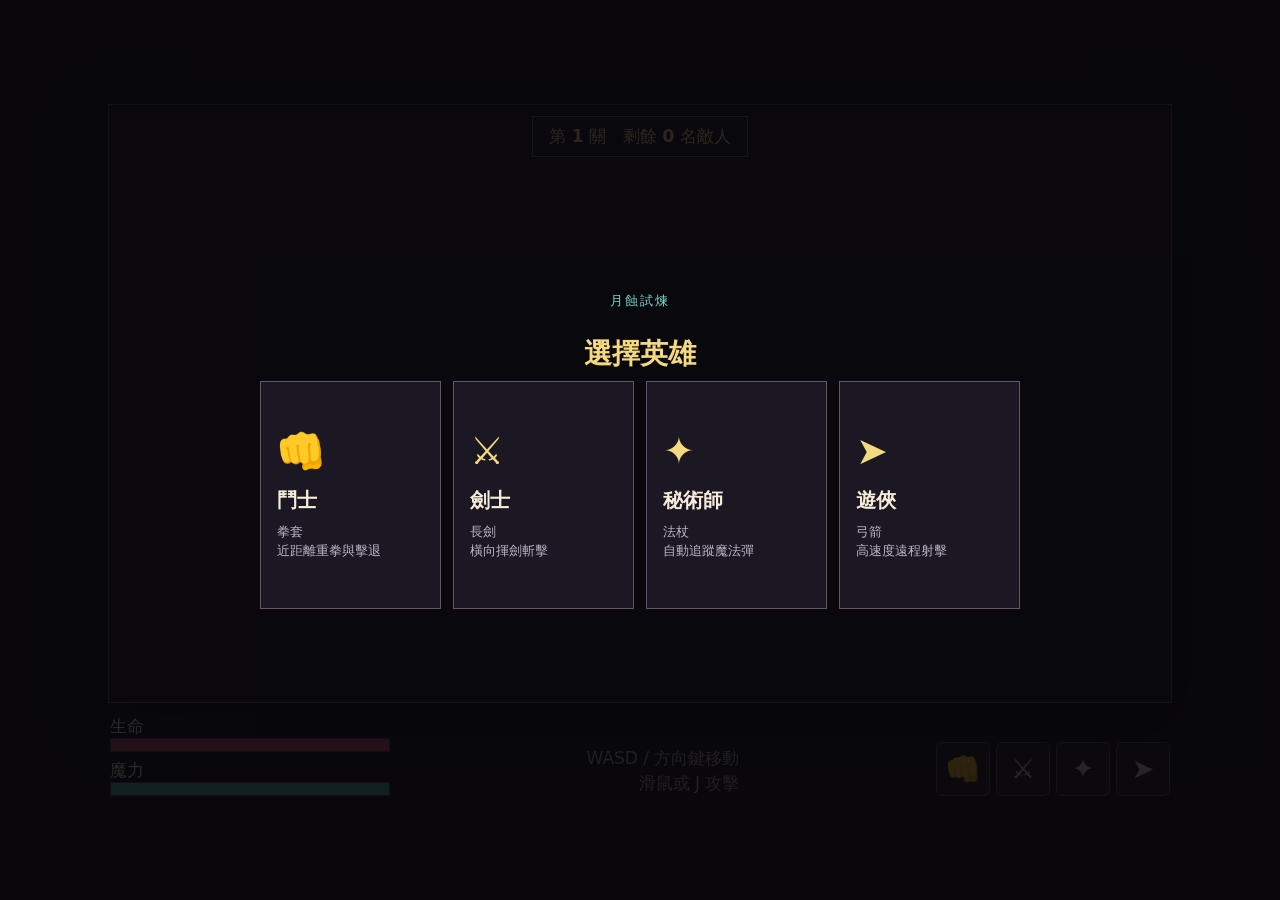
==== commit e1e30bd8: "Update" ====
--- a/game-10/index.html
+++ b/game-10/index.html
@@ -10,21 +10,21 @@
     body { margin: 0; min-height: 100vh; display: grid; place-items: center; background: #11101a; color: #eee7d7; font-family: system-ui, -apple-system, "Noto Sans TC", sans-serif; }
     #shell { position: relative; width: min(100vw, 1100px); padding: 18px; }
     #game { width: 100%; aspect-ratio: 16 / 9; display: block; background: #191424; border: 1px solid #66525f; box-shadow: 0 18px 50px #0008; cursor: crosshair; }
-    #stageStatus { position: absolute; z-index: 1; top: 30px; left: 50%; min-width: 178px; padding: 6px 13px; transform: translateX(-50%); border: 1px solid #7c6b5a; background: #17121cdd; color: #f4df9a; text-align: center; font-size: 14px; pointer-events: none; }
-    #spawnCountdown { position: absolute; z-index: 2; top: 50%; left: 50%; display: none; min-width: 86px; transform: translate(-50%, -50%); color: #fff1bf; font-size: 64px; font-weight: 800; line-height: 1; text-align: center; text-shadow: 0 3px #552733, 0 0 18px #ff9d6d; pointer-events: none; }
+    #stageStatus { position: absolute; z-index: 1; top: 30px; left: 50%; min-width: 216px; padding: 8px 16px; transform: translateX(-50%); border: 1px solid #7c6b5a; background: #17121cdd; color: #f4df9a; text-align: center; font-size: 17px; pointer-events: none; }
+    #spawnCountdown { position: absolute; z-index: 2; top: 50%; left: 50%; display: none; min-width: 104px; transform: translate(-50%, -50%); color: #fff1bf; font-size: 78px; font-weight: 800; line-height: 1; text-align: center; text-shadow: 0 3px #552733, 0 0 18px #ff9d6d; pointer-events: none; }
     #spawnCountdown.show { display: block; }
     @media (max-width: 650px), (pointer: coarse) { #spawnCountdown { top: calc(2px + 37.5vw); font-size: 52px; } }
-    #hud { display: flex; gap: 18px; justify-content: space-between; align-items: end; margin: 10px 2px 0; font-size: 14px; }
-    .bars { display: grid; gap: 5px; min-width: 230px; }
-    .bar { width: 100%; height: 10px; border: 1px solid #4c4056; background: #251d2d; overflow: hidden; }
+    #hud { display: flex; gap: 22px; justify-content: space-between; align-items: end; margin: 12px 2px 0; font-size: 17px; }
+    .bars { display: grid; gap: 7px; min-width: 280px; }
+    .bar { width: 100%; height: 14px; border: 1px solid #4c4056; background: #251d2d; overflow: hidden; }
     .fill { height: 100%; transition: width .12s linear; }
     #hp { background: #c75263; } #mana { background: #52b5b0; }
     #hint { color: #aca4b3; text-align: right; line-height: 1.45; }
     #weapons { display: flex; gap: 6px; align-items: center; }
-    .weapon-btn { width: 42px; height: 42px; padding: 0; border: 1px solid #62566a; border-radius: 6px; background: #211b29; color: #d7cfde; font: 21px system-ui; cursor: pointer; }
+    .weapon-btn { width: 54px; height: 54px; padding: 0; border: 1px solid #62566a; border-radius: 6px; background: #211b29; color: #d7cfde; font: 27px system-ui; cursor: pointer; }
     .weapon-btn[aria-pressed="true"] { border-color: #f2d16d; background: #4a3a42; color: #fff0bc; box-shadow: inset 0 0 0 1px #f2d16d55; }
-    #boons, #gameover { position: fixed; inset: 0; display: none; place-items: center; padding: 20px; background: #08060ad9; }
-    #boons.show, #gameover.show { display: grid; }
+    #boons, #gameover, #heroSelect { position: fixed; inset: 0; display: none; place-items: center; padding: 20px; background: #08060ad9; }
+    #boons.show, #gameover.show, #heroSelect.show { display: grid; }
     .modal { width: min(920px, 100%); text-align: center; }
     h1 { margin: 0 0 8px; font-size: 28px; color: #f3d980; letter-spacing: 0; }
     .sub { margin: 0 0 25px; color: #77d6cc; letter-spacing: 2px; font-size: 13px; }
@@ -36,8 +36,10 @@
     .boon p { margin: 0; color: #c9c1cf; line-height: 1.55; }
     .select { margin-top: auto; padding-top: 20px; color: #f3d980; font-size: 13px; }
     #restart { padding: 11px 20px; border: 1px solid #e0be59; background: #2a2330; color: #f8e7a4; font: inherit; cursor: pointer; }
+    #heroSelect { z-index: 5; } #heroSelect .modal { width: min(760px, 100%); } .heroes { display: grid; grid-template-columns: repeat(4, 1fr); gap: 12px; } .hero { min-height: 228px; padding: 16px; border: 1px solid #66556a; background: #1b1723; color: inherit; text-align: left; cursor: pointer; } .hero:hover, .hero:focus-visible { border-color: #f0cc69; background: #292033; outline: none; } .hero-icon { display: block; margin-bottom: 14px; color: #f3d980; font-size: 38px; } .hero h2 { margin: 0 0 8px; color: #f6ecda; font-size: 20px; } .hero p { margin: 0; color: #bfb5c5; line-height: 1.45; } #weapons.locked .weapon-btn:not([aria-pressed="true"]) { display: none; } #weapons.locked .weapon-btn { cursor: default; }
     #touch { display: none; }
     @media (max-width: 650px), (pointer: coarse) { body { place-items: start center; } #shell { padding: 8px; } #game { aspect-ratio: 4 / 3; } #stageStatus { top: 16px; min-width: 164px; font-size: 13px; } #hud { font-size: 14px; gap: 10px; flex-wrap: wrap; } .bars { min-width: 158px; } .bar { height: 12px; } #hint { max-width: 184px; } #weapons { order: 3; width: 100%; justify-content: center; } .weapon-btn { width: 54px; height: 54px; font-size: 27px; } .choices { grid-template-columns: 1fr; } .boon { min-height: 0; padding: 15px; } .boon h2 { margin: 6px 0; } .select { padding-top: 10px; } #touch { display: flex; justify-content: space-between; align-items: end; padding: 14px 3px 0; touch-action: none; } .joystick { position: relative; width: 142px; height: 142px; border: 2px solid #796a81; border-radius: 50%; background: #241e2bcc; box-shadow: inset 0 0 0 13px #ffffff08; touch-action: none; } .joystick::before, .joystick::after { content: ""; position: absolute; background: #ffffff14; } .joystick::before { left: 50%; top: 12px; bottom: 12px; width: 1px; } .joystick::after { top: 50%; left: 12px; right: 12px; height: 1px; } .joystick-thumb { position: absolute; left: 50%; top: 50%; width: 62px; height: 62px; border: 2px solid #f3d980; border-radius: 50%; background: #51c9bdcc; box-shadow: 0 0 14px #51c9bd88; transform: translate(-50%, -50%); will-change: transform; } .actions { display: grid; grid-template-columns: repeat(2, 66px); gap: 10px; } .touch-btn { width: 66px; height: 66px; border: 1px solid #b79a6d; border-radius: 50%; background: #2c2536e8; color: #f3e8cd; font: 24px system-ui; box-shadow: inset 0 1px #ffffff21; } .touch-btn[data-action="cast"] { color: #dcbbff; } .touch-btn[data-action="dash"] { color: #78e4d9; } .touch-btn:active { background: #69536d; border-color: #f0d477; transform: scale(.93); } }
+    @media (max-width: 650px), (pointer: coarse) { #stageStatus { top: 14px; min-width: 190px; padding: 8px 13px; font-size: 16px; } #spawnCountdown { top: calc(2px + 37.5vw); font-size: 64px; } #hud { gap: 12px; font-size: 16px; } .bars { min-width: 174px; gap: 7px; } .bar { height: 14px; } #hint { max-width: 174px; } .weapon-btn { width: 64px; height: 64px; font-size: 32px; } #touch { padding-top: 18px; } .joystick { width: 164px; height: 164px; } .joystick-thumb { width: 70px; height: 70px; } .actions { grid-template-columns: repeat(2, 78px); gap: 12px; } .touch-btn { width: 78px; height: 78px; font-size: 28px; } #heroSelect { align-items: start; overflow-y: auto; } #heroSelect .modal { padding: 28px 0; } .heroes { grid-template-columns: repeat(2, 1fr); gap: 10px; } .hero { min-height: 170px; padding: 13px; } .hero-icon { margin-bottom: 7px; font-size: 31px; } .hero h2 { font-size: 18px; } }
   </style>
 </head>
 <body>
@@ -45,11 +47,12 @@
     <canvas id="game" width="1056" height="594" aria-label="月蝕試煉遊戲畫面"></canvas><div id="stageStatus">第 <b id="wave">1</b> 關　剩餘 <b id="remaining">0</b> 名敵人</div><div id="spawnCountdown" aria-live="polite"></div>
     <div id="hud">
       <div class="bars"><div>生命 <span id="hpText"></span><div class="bar"><div class="fill" id="hp"></div></div></div><div>魔力 <span id="manaText"></span><div class="bar"><div class="fill" id="mana"></div></div></div></div>
-      <div id="hint">WASD / 方向鍵移動<br>滑鼠或 J 攻擊　1-3 切換武器</div>
-      <div id="weapons" role="group" aria-label="武器選擇"><button class="weapon-btn" data-weapon="sword" aria-label="劍" title="劍（1）" aria-pressed="true">&#9876;</button><button class="weapon-btn" data-weapon="staff" aria-label="法杖，自動瞄準" title="法杖，自動瞄準（2）" aria-pressed="false">&#10022;</button><button class="weapon-btn" data-weapon="bow" aria-label="弓箭" title="弓箭（3）" aria-pressed="false">&#10148;</button></div>
+      <div id="hint">WASD / 方向鍵移動<br>滑鼠或 J 攻擊</div>
+      <div id="weapons" role="group" aria-label="已裝備武器"><button class="weapon-btn" data-weapon="fist" aria-label="拳套" title="拳套" aria-pressed="false">&#128074;</button><button class="weapon-btn" data-weapon="sword" aria-label="劍" title="劍" aria-pressed="false">&#9876;</button><button class="weapon-btn" data-weapon="staff" aria-label="法杖，自動瞄準" title="法杖，自動瞄準" aria-pressed="false">&#10022;</button><button class="weapon-btn" data-weapon="bow" aria-label="弓箭" title="弓箭" aria-pressed="false">&#10148;</button></div>
     </div>
     <div id="touch" aria-label="觸控操作"><div class="joystick" id="joystick" aria-label="移動搖桿"><div class="joystick-thumb" id="joystickThumb"></div></div><div class="actions"><button class="touch-btn" data-action="attack" aria-label="攻擊" title="攻擊">&#9876;</button><button class="touch-btn" data-action="cast" aria-label="法陣" title="法陣">&#9678;</button><button class="touch-btn" data-action="dash" aria-label="衝刺" title="衝刺">&#9889;</button></div></div>
   </main>
+  <section id="heroSelect" class="show" aria-label="選擇英雄"><div class="modal"><p class="sub">月蝕試煉</p><h1>選擇英雄</h1><div class="heroes"><button class="hero" data-hero="brawler"><span class="hero-icon">&#128074;</span><h2>鬥士</h2><p>拳套<br>近距離重拳與擊退</p></button><button class="hero" data-hero="swordsman"><span class="hero-icon">&#9876;</span><h2>劍士</h2><p>長劍<br>橫向揮劍斬擊</p></button><button class="hero" data-hero="mage"><span class="hero-icon">&#10022;</span><h2>秘術師</h2><p>法杖<br>自動追蹤魔法彈</p></button><button class="hero" data-hero="ranger"><span class="hero-icon">&#10148;</span><h2>遊俠</h2><p>弓箭<br>高速度遠程射擊</p></button></div></div></section>
   <section id="boons" aria-label="選擇祝福"><div class="modal"><p class="sub">阿波羅的祝福</p><h1>選擇一項力量</h1><div id="choices" class="choices"></div></div></section>
   <section id="gameover"><div class="modal"><p class="sub">月蝕試煉</p><h1>你倒下了</h1><p id="score"></p><button id="restart">重新開始</button></div></section>
   <script>
@@ -60,7 +63,7 @@
       const W = canvas.width, H = canvas.height, keys = new Set();
       const mouse = { x: W / 2, y: H / 2 };
       const joystick = { x: 0, y: 0, pointerId: null };
-      const ui = { hp: document.querySelector('#hp'), mana: document.querySelector('#mana'), hpText: document.querySelector('#hpText'), manaText: document.querySelector('#manaText'), wave: document.querySelector('#wave'), remaining: document.querySelector('#remaining'), boons: document.querySelector('#boons'), choices: document.querySelector('#choices'), gameover: document.querySelector('#gameover'), score: document.querySelector('#score'), countdown: document.querySelector('#spawnCountdown'), weapons: [...document.querySelectorAll('[data-weapon]')] };
+      const ui = { hp: document.querySelector('#hp'), mana: document.querySelector('#mana'), hpText: document.querySelector('#hpText'), manaText: document.querySelector('#manaText'), wave: document.querySelector('#wave'), remaining: document.querySelector('#remaining'), boons: document.querySelector('#boons'), choices: document.querySelector('#choices'), gameover: document.querySelector('#gameover'), score: document.querySelector('#score'), countdown: document.querySelector('#spawnCountdown'), heroSelect: document.querySelector('#heroSelect'), weaponBar: document.querySelector('#weapons'), weapons: [...document.querySelectorAll('[data-weapon]')] };
       const loadSprite = source => { const image = new Image(); image.src = source; return image; };
       const loadFrames = (folder, numbers) => numbers.map(number => loadSprite(`assets/effects/wills_pixel_explosions_sample/${folder}/PNG/frame${String(number).padStart(4, '0')}.png`));
       const effectFrames = [8, 12, 16, 20, 24, 28, 32, 36, 40, 44, 48, 52, 56, 60];
@@ -68,7 +71,7 @@
       const actorScale = touchLayout ? 1.45 : 1;
       ctx.imageSmoothingEnabled = false;
       const SAVE_KEY = 'moon-eclipse-trial-save-v1';
-      let player, enemies, pendingEnemies, effects, terrain, wave, paused, kills, last, nextWaveTimer, lastSave = 0, nextMiniBossWave, spawnCountdownUntil = 0;
+      let player, enemies, pendingEnemies, effects, terrain, wave, paused, kills, last, nextWaveTimer, lastSave = 0, nextMiniBossWave, spawnCountdownUntil = 0, weaponLocked = false, loopStarted = false;
       const clamp = (v, lo, hi) => Math.max(lo, Math.min(hi, v));
       const dist = (a, b) => Math.hypot(a.x - b.x, a.y - b.y);
       const boons = [
@@ -86,12 +89,13 @@
         { id: 'harvest', name: '靈魂收割', rarity: '稀有', text: '擊殺敵人時回復 5 點生命。', apply: p => { p.soulHarvest = true; } },
         { id: 'dashwave', name: '雷霆踏步', rarity: '稀有', text: '衝刺時釋放擊退震波。', apply: p => { p.dashWave = true; } }
       ];
-      const newPlayer = () => ({ x: W / 2, y: H / 2, r: 15, hp: 100, maxHp: 100, mana: 100, maxMana: 100, speed: 255, damage: 28, attackRadius: 62, castRadius: 94, castDamage: 17, castCost: 20, manaRegen: 13, dashCd: 650, dashUntil: 0, dashReady: 0, attackReady: 0, invuln: 0, facing: 0, weapon: 'sword', upgrades: {}, projectileSplit: 0, projectileVolley: 0, projectilePierce: 0, projectileBounce: 0, autoAttack: false, autoReady: 0, frostShots: false, soulHarvest: false, dashWave: false, walking: false, walkPhase: Math.random() * Math.PI * 2, walkReady: 0 });
+      const heroes = { brawler: { weapon: 'fist', damage: 34, attackRadius: 58, speed: 270 }, swordsman: { weapon: 'sword', damage: 30, attackRadius: 78, speed: 252 }, mage: { weapon: 'staff', damage: 25, speed: 240, mana: 120, maxMana: 120 }, ranger: { weapon: 'bow', damage: 27, speed: 278 } };
+      const newPlayer = () => ({ x: W / 2, y: H / 2, r: 15, hp: 100, maxHp: 100, mana: 100, maxMana: 100, speed: 255, damage: 28, attackRadius: 62, castRadius: 94, castDamage: 17, castCost: 20, manaRegen: 13, dashCd: 650, dashUntil: 0, dashReady: 0, invuln: 0, facing: 0, hero: 'brawler', weapon: 'fist', upgrades: {}, projectileSplit: 0, projectileVolley: 0, projectilePierce: 0, projectileBounce: 0, autoAttack: false, autoReady: 0, frostShots: false, soulHarvest: false, dashWave: false, walking: false, walkPhase: Math.random() * Math.PI * 2, walkReady: 0 });
       function saveRun() { if (!player || paused) return; try { localStorage.setItem(SAVE_KEY, JSON.stringify({ version: 1, player: { ...player, dashUntil: 0, dashReady: 0, attackReady: 0, invuln: 0 }, enemies, pendingEnemies, spawnDelay: Math.max(0, spawnCountdownUntil - performance.now()), terrain, wave, kills, nextMiniBossWave })); } catch (_) {} }
       function loadRun() { try { const save = JSON.parse(localStorage.getItem(SAVE_KEY)); if (!save || save.version !== 1 || !save.player || !Array.isArray(save.enemies) || !Array.isArray(save.terrain)) return false; player = { ...newPlayer(), ...save.player, upgrades: save.player.upgrades || {}, dashUntil: 0, dashReady: 0, attackReady: 0, invuln: 0, autoReady: 0 }; const normalizeEnemy = e => ({ ...e, hit: 0, slow: 0, knockUntil: 0, attackReady: 0, skillReady: performance.now() + 1400 + Math.random() * 900, chargeUntil: 0, walking: false, walkPhase: e.walkPhase ?? Math.random() * Math.PI * 2 }); enemies = save.enemies.filter(e => !e.dead).map(normalizeEnemy); pendingEnemies = Array.isArray(save.pendingEnemies) ? save.pendingEnemies.filter(e => !e.dead).map(normalizeEnemy) : []; spawnCountdownUntil = pendingEnemies.length ? performance.now() + clamp(Number(save.spawnDelay) || 3000, 500, 3000) : 0; terrain = save.terrain; effects = []; wave = Math.max(1, Math.floor(save.wave)); kills = Math.max(0, Math.floor(save.kills)); nextMiniBossWave = Math.max(wave + 1, Math.floor(save.nextMiniBossWave || wave + 2 + Math.floor(Math.random() * 3))); paused = false; nextWaveTimer = 0; ui.gameover.classList.remove('show'); ui.boons.classList.remove('show'); setWeapon(player.weapon); ui.wave.textContent = wave; return true; } catch (_) { return false; } }
-      function reset() {
+      function reset(heroId = player?.hero || 'brawler') {
         try { localStorage.removeItem(SAVE_KEY); } catch (_) {}
-        player = newPlayer(); enemies = []; pendingEnemies = []; effects = []; terrain = []; wave = 1; kills = 0; nextMiniBossWave = 2 + Math.floor(Math.random() * 3); paused = false; nextWaveTimer = 0; ui.gameover.classList.remove('show'); ui.boons.classList.remove('show'); setWeapon('sword'); spawnWave();
+        player = { ...newPlayer(), ...heroes[heroId], hero: heroId }; enemies = []; pendingEnemies = []; effects = []; terrain = []; wave = 1; kills = 0; nextMiniBossWave = 2 + Math.floor(Math.random() * 3); paused = false; nextWaveTimer = 0; ui.gameover.classList.remove('show'); ui.boons.classList.remove('show'); setWeapon(player.weapon, true); spawnWave();
       }
       function generateTerrain() {
         terrain = [];
@@ -106,7 +110,7 @@
         if (wave % 5 === 0) { spawnEnemy('bigBoss'); if (nextMiniBossWave <= wave) nextMiniBossWave = wave + 2 + Math.floor(Math.random() * 3); } else if (wave >= nextMiniBossWave) { spawnEnemy('miniBoss'); nextMiniBossWave = wave + 2 + Math.floor(Math.random() * 3); }
         ui.wave.textContent = wave; saveRun();
       }
-      function setWeapon(weapon) { player.weapon = weapon; ui.weapons.forEach(button => button.setAttribute('aria-pressed', String(button.dataset.weapon === weapon))); saveRun(); }
+      function setWeapon(weapon, force = false) { if (weaponLocked && !force) return; player.weapon = weapon; ui.weapons.forEach(button => button.setAttribute('aria-pressed', String(button.dataset.weapon === weapon))); saveRun(); }
       function closestEnemy(maxDistance = Infinity) { return enemies.filter(e => !e.dead && dist(e, player) <= maxDistance).sort((a, b) => dist(a, player) - dist(b, player))[0]; }
       function launchProjectile(kind, angle, target) {
         const staff = kind === 'staff', speed = staff ? 440 : 590, offset = staff ? 24 : 32;
@@ -116,11 +120,12 @@
       }
       function attack() {
         const now = performance.now(); if (paused || now < player.attackReady) return;
-        if (player.weapon === 'sword') {
-          player.attackReady = now + 290;
-          const x = player.x + Math.cos(player.facing) * 44, y = player.y + Math.sin(player.facing) * 44;
-          effects.push({ type: 'slash', x, y, r: player.attackRadius, angle: player.facing, frames: sprites.burst, until: now + 260 });
-          enemies.forEach(e => { const angle = Math.atan2(e.y - player.y, e.x - player.x), delta = Math.atan2(Math.sin(angle - player.facing), Math.cos(angle - player.facing)); if (Math.abs(delta) < 1.08 && Math.hypot(e.x - x, e.y - y) < player.attackRadius + e.r) hurtEnemy(e, player.damage, player.x, player.y, 215); });
+        if (player.weapon === 'fist' || player.weapon === 'sword') {
+          const sword = player.weapon === 'sword', reach = sword ? 58 : 38, radius = sword ? player.attackRadius : 52;
+          player.attackReady = now + (sword ? 360 : 260);
+          const x = player.x + Math.cos(player.facing) * reach, y = player.y + Math.sin(player.facing) * reach;
+          effects.push({ type: sword ? 'swordSlash' : 'fist', x, y, r: radius, angle: player.facing, frames: sword ? sprites.burst : null, until: now + (sword ? 300 : 220) });
+          enemies.forEach(e => { const angle = Math.atan2(e.y - player.y, e.x - player.x), delta = Math.atan2(Math.sin(angle - player.facing), Math.cos(angle - player.facing)); if (Math.abs(delta) < (sword ? 1.25 : .88) && Math.hypot(e.x - x, e.y - y) < radius + e.r) hurtEnemy(e, player.damage, player.x, player.y, sword ? 205 : 290); });
         } else if (player.weapon === 'staff') {
           const target = closestEnemy(500); if (!target) return; player.attackReady = now + 410; player.facing = Math.atan2(target.y - player.y, target.x - player.x); launchProjectile('staff', player.facing, target);
         } else {
@@ -140,6 +145,7 @@
         ui.boons.classList.add('show');
       }
       function update(now, dt) {
+        if (!Number.isFinite(player.hp)) player.hp = player.maxHp; if (!Number.isFinite(player.mana)) player.mana = player.maxMana;
         if (paused) return;
         const dx = joystick.x + (keys.has('d') || keys.has('arrowright') ? 1 : 0) - (keys.has('a') || keys.has('arrowleft') ? 1 : 0);
         const dy = joystick.y + (keys.has('s') || keys.has('arrowdown') ? 1 : 0) - (keys.has('w') || keys.has('arrowup') ? 1 : 0);
@@ -158,15 +164,16 @@
       function draw(now) {
         ctx.fillStyle = '#16121e'; ctx.fillRect(0, 0, W, H); if (pendingEnemies.length) { ui.countdown.textContent = Math.max(1, Math.ceil((spawnCountdownUntil - now) / 1000)); ui.countdown.classList.add('show'); pendingEnemies.forEach(e => { const pulse = 1 + Math.sin(now * .016) * .12; ctx.beginPath(); ctx.arc(e.x, e.y, (e.r + 20) * pulse, 0, Math.PI * 2); ctx.fillStyle = '#d94c5b33'; ctx.fill(); ctx.strokeStyle = '#ff7380'; ctx.lineWidth = 3; ctx.stroke(); }); } else ui.countdown.classList.remove('show');
         ctx.strokeStyle = '#2b2435'; ctx.lineWidth = 1; for (let x = 0; x < W; x += 48) { ctx.beginPath(); ctx.moveTo(x, 0); ctx.lineTo(x, H); ctx.stroke(); } for (let y = 0; y < H; y += 48) { ctx.beginPath(); ctx.moveTo(0, y); ctx.lineTo(W, y); ctx.stroke(); }
+        effects.filter(f => f.type === 'fist' || f.type === 'swordSlash').forEach(f => { const life = f.until - now, duration = f.type === 'fist' ? 220 : 300, elapsed = 1 - life / duration; ctx.save(); ctx.translate(f.x, f.y); ctx.rotate(f.angle); if (f.type === 'fist') { ctx.fillStyle = '#f2bd87'; ctx.fillRect(4, -14, 25, 28); ctx.fillStyle = '#b96f57'; ctx.fillRect(21, -18, 10, 36); ctx.fillStyle = '#ffe3b3'; ctx.fillRect(7, -22, 15, 9); } else { ctx.scale(1, .55); ctx.beginPath(); ctx.arc(0, 0, f.r * (0.7 + elapsed * .2), -1.25, 1.25); ctx.strokeStyle = '#ffe7a6'; ctx.lineWidth = 12 * (1 - elapsed * .35); ctx.stroke(); ctx.strokeStyle = '#ff965c'; ctx.lineWidth = 4; ctx.stroke(); } ctx.restore(); });
         terrain.forEach(t => { if (t.type === 'rock') { ctx.beginPath(); ctx.arc(t.x, t.y, t.r + 4, 0, Math.PI * 2); ctx.fillStyle = '#0d0b13'; ctx.fill(); if (sprites.obstacleRock.complete) ctx.drawImage(sprites.obstacleRock, t.x - t.r, t.y - t.r, t.r * 2, t.r * 2); } else if (t.type === 'thorns') { ctx.beginPath(); ctx.arc(t.x, t.y, t.r, 0, Math.PI * 2); ctx.fillStyle = '#456c4c66'; ctx.fill(); if (sprites.obstacleThorns.complete) { ctx.save(); ctx.globalAlpha = .72; for (let a = 0; a < Math.PI * 2; a += Math.PI / 3) ctx.drawImage(sprites.obstacleThorns, t.x + Math.cos(a) * t.r * .42 - 13, t.y + Math.sin(a) * t.r * .42 - 13, 26, 26); ctx.restore(); } ctx.strokeStyle = '#7fb36a'; ctx.lineWidth = 2; ctx.stroke(); } else { ctx.beginPath(); ctx.arc(t.x, t.y, t.r, 0, Math.PI * 2); ctx.fillStyle = '#5277c544'; ctx.fill(); ctx.strokeStyle = '#8ec8ff'; ctx.lineWidth = 2; ctx.stroke(); if (sprites.obstacleRune.complete) ctx.drawImage(sprites.obstacleRune, t.x - 20, t.y - 20, 40, 40); } });
         effects.forEach(f => { const life = f.until - now, elapsed = 1 - life / ({ cast: 2800, slash: 260, dash: 360, impact: 290, staffCast: 220, bowShot: 220, projectile: 1500, enemyShot: 1400, bossAoe: 980, bossCharge: 620 }[f.type] || 500), frame = f.frames && f.frames[Math.min(f.frames.length - 1, Math.floor(elapsed * f.frames.length))]; if (f.type === 'cast') { ctx.beginPath(); ctx.arc(f.x, f.y, f.r, 0, Math.PI * 2); ctx.fillStyle = '#9b70d633'; ctx.fill(); ctx.strokeStyle = '#d8a8ff'; ctx.lineWidth = 2; ctx.stroke(); if (frame && frame.complete) ctx.drawImage(frame, f.x - f.r, f.y - f.r, f.r * 2, f.r * 2); } if (f.type === 'bossAoe') { ctx.beginPath(); ctx.arc(f.x, f.y, f.r * (f.hit ? 1.15 : .92), 0, Math.PI * 2); ctx.fillStyle = f.hit ? '#ffb64d55' : '#dc5c6655'; ctx.fill(); ctx.strokeStyle = f.hit ? '#ffe09b' : '#ff8d9a'; ctx.lineWidth = 3; ctx.stroke(); } if (f.type === 'slash' || f.type === 'impact' || f.type === 'bowShot') { const size = f.type === 'slash' ? f.r * 2.1 : f.type === 'bowShot' ? 46 : 86; if (frame && frame.complete) ctx.drawImage(frame, f.x - size / 2, f.y - size / 2, size, size); } if (f.type === 'staffCast') { const size = 60 * (1 - elapsed * .35); if (frame && frame.complete) ctx.drawImage(frame, f.x - size / 2, f.y - size / 2, size, size); } if (f.type === 'projectile') { if (f.kind === 'staff') { const size = 44; if (frame && frame.complete) ctx.drawImage(frame, f.x - size / 2, f.y - size / 2, size, size); ctx.beginPath(); ctx.arc(f.x, f.y, 7, 0, Math.PI * 2); ctx.fillStyle = '#e6b8ff'; ctx.fill(); } else { ctx.save(); ctx.translate(f.x, f.y); ctx.rotate(f.angle); ctx.fillStyle = '#e7d6a6'; ctx.fillRect(-16, -2, 27, 4); ctx.fillStyle = '#b87953'; ctx.beginPath(); ctx.moveTo(15, 0); ctx.lineTo(8, -6); ctx.lineTo(8, 6); ctx.closePath(); ctx.fill(); ctx.restore(); } } if (f.type === 'enemyShot') { ctx.beginPath(); ctx.arc(f.x, f.y, f.r + 4, 0, Math.PI * 2); ctx.fillStyle = f.boss ? '#ff8f4255' : '#a84bce44'; ctx.fill(); ctx.beginPath(); ctx.arc(f.x, f.y, f.r, 0, Math.PI * 2); ctx.fillStyle = f.boss ? '#ffcf72' : '#e488ff'; ctx.fill(); } if (f.type === 'dash' || f.type === 'bossCharge') { const size = f.type === 'bossCharge' ? 128 : 74 + (1 - elapsed) * 36; if (frame && frame.complete) ctx.drawImage(frame, f.x - size / 2, f.y - size / 2, size, size); } if (f.type === 'number') { ctx.fillStyle = '#ffe8a3'; ctx.font = 'bold 16px system-ui'; ctx.fillText(`-${f.text}`, f.x, f.y - (500 - life) / 18); } });
         enemies.forEach(e => { const visualRadius = e.r * actorScale, boss = e.type === 'miniBoss' || e.type === 'bigBoss', sway = e.walking ? Math.sin(now * .018 + e.walkPhase) * Math.min(7, visualRadius * .13) : 0; ctx.save(); ctx.translate(sway, 0); ctx.beginPath(); ctx.arc(e.x, e.y, visualRadius + 3, 0, Math.PI * 2); ctx.fillStyle = now < e.slow ? '#a976d255' : (now < e.hit ? '#fff0b066' : e.type === 'ranged' ? '#a64fbc66' : boss ? '#db9c3e66' : '#c9526255'); ctx.fill(); if (sprites.enemy.complete) ctx.drawImage(sprites.enemy, e.x - visualRadius * 1.45, e.y - visualRadius * 1.45, visualRadius * 2.9, visualRadius * 2.9); else { ctx.beginPath(); ctx.arc(e.x, e.y, visualRadius, 0, Math.PI * 2); ctx.fillStyle = '#c95262'; ctx.fill(); } ctx.fillStyle = '#2d1822'; ctx.fillRect(e.x - visualRadius, e.y - visualRadius - 10, visualRadius * 2, 5); ctx.fillStyle = boss ? '#f2b64f' : '#ef8b8d'; ctx.fillRect(e.x - visualRadius, e.y - visualRadius - 10, visualRadius * 2 * Math.max(0, e.hp / e.maxHp), 5); if (boss) { ctx.fillStyle = '#f4d36f'; ctx.font = `bold ${e.type === 'bigBoss' ? 16 : 12}px system-ui`; ctx.textAlign = 'center'; ctx.fillText(e.type === 'bigBoss' ? '大 Boss' : '小 Boss', e.x, e.y - visualRadius - 17); ctx.textAlign = 'start'; } ctx.restore(); });
-        const playerSway = player.walking ? Math.sin(now * .02 + player.walkPhase) * .09 : 0; ctx.save(); ctx.translate(player.x, player.y); ctx.rotate(player.facing + playerSway); const playerSize = 50 * actorScale; if (sprites.player.complete) ctx.drawImage(sprites.player, -playerSize / 2, -playerSize / 2, playerSize, playerSize); else { ctx.beginPath(); ctx.moveTo(20, 0); ctx.lineTo(-12, -13); ctx.lineTo(-6, 0); ctx.lineTo(-12, 13); ctx.closePath(); ctx.fillStyle = now < player.invuln ? '#d9fffa' : '#52cfc3'; ctx.fill(); } if (player.weapon === 'sword') { ctx.strokeStyle = '#f5e5af'; ctx.lineWidth = 5; ctx.beginPath(); ctx.moveTo(8, -5); ctx.lineTo(37, -5); ctx.stroke(); ctx.strokeStyle = '#b77b5b'; ctx.lineWidth = 4; ctx.beginPath(); ctx.moveTo(4, -5); ctx.lineTo(13, 5); ctx.stroke(); } else if (player.weapon === 'staff') { ctx.strokeStyle = '#9569cf'; ctx.lineWidth = 5; ctx.beginPath(); ctx.moveTo(6, 8); ctx.lineTo(29, -18); ctx.stroke(); ctx.beginPath(); ctx.arc(31, -20, 6, 0, Math.PI * 2); ctx.fillStyle = '#dfb7ff'; ctx.fill(); } else { ctx.strokeStyle = '#c99c62'; ctx.lineWidth = 4; ctx.beginPath(); ctx.arc(14, 0, 15, -Math.PI / 2, Math.PI / 2); ctx.stroke(); ctx.beginPath(); ctx.moveTo(14, -15); ctx.lineTo(14, 15); ctx.strokeStyle = '#eee0bb'; ctx.lineWidth = 1; ctx.stroke(); } ctx.restore();
+        const playerSway = player.walking ? Math.sin(now * .02 + player.walkPhase) * .09 : 0; ctx.save(); ctx.translate(player.x, player.y); ctx.rotate(player.facing + playerSway); const playerSize = 50 * actorScale; if (sprites.player.complete) ctx.drawImage(sprites.player, -playerSize / 2, -playerSize / 2, playerSize, playerSize); else { ctx.beginPath(); ctx.moveTo(20, 0); ctx.lineTo(-12, -13); ctx.lineTo(-6, 0); ctx.lineTo(-12, 13); ctx.closePath(); ctx.fillStyle = now < player.invuln ? '#d9fffa' : '#52cfc3'; ctx.fill(); } if (player.weapon === 'fist') { ctx.fillStyle = '#f2bd87'; ctx.fillRect(12, -10, 17, 20); ctx.fillStyle = '#b96f57'; ctx.fillRect(25, -12, 7, 24); } else if (player.weapon === 'sword') { ctx.strokeStyle = '#f5e5af'; ctx.lineWidth = 5; ctx.beginPath(); ctx.moveTo(8, -5); ctx.lineTo(37, -5); ctx.stroke(); ctx.strokeStyle = '#b77b5b'; ctx.lineWidth = 4; ctx.beginPath(); ctx.moveTo(4, -5); ctx.lineTo(13, 5); ctx.stroke(); } else if (player.weapon === 'staff') { ctx.strokeStyle = '#9569cf'; ctx.lineWidth = 5; ctx.beginPath(); ctx.moveTo(6, 8); ctx.lineTo(29, -18); ctx.stroke(); ctx.beginPath(); ctx.arc(31, -20, 6, 0, Math.PI * 2); ctx.fillStyle = '#dfb7ff'; ctx.fill(); } else { ctx.strokeStyle = '#c99c62'; ctx.lineWidth = 4; ctx.beginPath(); ctx.arc(14, 0, 15, -Math.PI / 2, Math.PI / 2); ctx.stroke(); ctx.beginPath(); ctx.moveTo(14, -15); ctx.lineTo(14, 15); ctx.strokeStyle = '#eee0bb'; ctx.lineWidth = 1; ctx.stroke(); } ctx.restore();
         if (sprites.portraitFrame.complete) ctx.drawImage(sprites.portraitFrame, 10, 10, 76, 76); if (sprites.player.complete) { ctx.save(); ctx.beginPath(); ctx.rect(20, 20, 56, 56); ctx.clip(); ctx.drawImage(sprites.player, 18, 18, 60, 60); ctx.restore(); }
         ui.hp.style.width = `${clamp(player.hp / player.maxHp * 100, 0, 100)}%`; ui.mana.style.width = `${player.mana / player.maxMana * 100}%`; ui.hpText.textContent = `${Math.ceil(Math.max(0, player.hp))}/${player.maxHp}`; ui.manaText.textContent = `${Math.floor(player.mana)}/${player.maxMana}`; ui.remaining.textContent = enemies.length;
       }
       function loop(now) { const dt = Math.min(.05, (now - last) / 1000 || 0); last = now; update(now, dt); draw(now); requestAnimationFrame(loop); }
-      window.addEventListener('keydown', e => { const k = e.key.toLowerCase(); if (['arrowup','arrowdown','arrowleft','arrowright',' ','j','e','1','2','3'].includes(k)) e.preventDefault(); keys.add(k); if (!e.repeat && k === ' ') dash(); if (!e.repeat && k === 'e') cast(); if (!e.repeat && k === 'j') attack(); if (!e.repeat && k === '1') setWeapon('sword'); if (!e.repeat && k === '2') setWeapon('staff'); if (!e.repeat && k === '3') setWeapon('bow'); }); window.addEventListener('keyup', e => keys.delete(e.key.toLowerCase()));
+      window.addEventListener('keydown', e => { const k = e.key.toLowerCase(); if (['arrowup','arrowdown','arrowleft','arrowright',' ','j','e'].includes(k)) e.preventDefault(); keys.add(k); if (!e.repeat && k === ' ') dash(); if (!e.repeat && k === 'e') cast(); if (!e.repeat && k === 'j') attack(); }); window.addEventListener('keyup', e => keys.delete(e.key.toLowerCase()));
       canvas.addEventListener('mousemove', e => { const r = canvas.getBoundingClientRect(); mouse.x = (e.clientX - r.left) * W / r.width; mouse.y = (e.clientY - r.top) * H / r.height; player.facing = Math.atan2(mouse.y - player.y, mouse.x - player.x); }); canvas.addEventListener('mousedown', attack); document.querySelector('#restart').onclick = reset;
       const joystickBase = document.querySelector('#joystick'), joystickThumb = document.querySelector('#joystickThumb');
       const resetJoystick = () => { joystick.x = 0; joystick.y = 0; joystick.pointerId = null; joystickThumb.style.transform = 'translate(-50%, -50%)'; };
@@ -177,7 +184,7 @@
       const aimAtClosestEnemy = () => { const target = closestEnemy(); if (target) player.facing = Math.atan2(target.y - player.y, target.x - player.x); };
       ui.weapons.forEach(button => button.addEventListener('click', () => setWeapon(button.dataset.weapon)));
       document.querySelectorAll('[data-action]').forEach(button => button.addEventListener('pointerdown', e => { e.preventDefault(); const action = button.dataset.action; if (action === 'attack') { aimAtClosestEnemy(); attack(); } if (action === 'cast') cast(); if (action === 'dash') dash(); }));
-      if (!loadRun()) reset(); requestAnimationFrame(loop);
+      document.querySelectorAll('[data-hero]').forEach(button => button.addEventListener('click', () => { weaponLocked = false; reset(button.dataset.hero); weaponLocked = true; ui.weaponBar.classList.add('locked'); ui.heroSelect.classList.remove('show'); if (!loopStarted) { loopStarted = true; requestAnimationFrame(loop); } }));
     })();
   </script>
 </body>
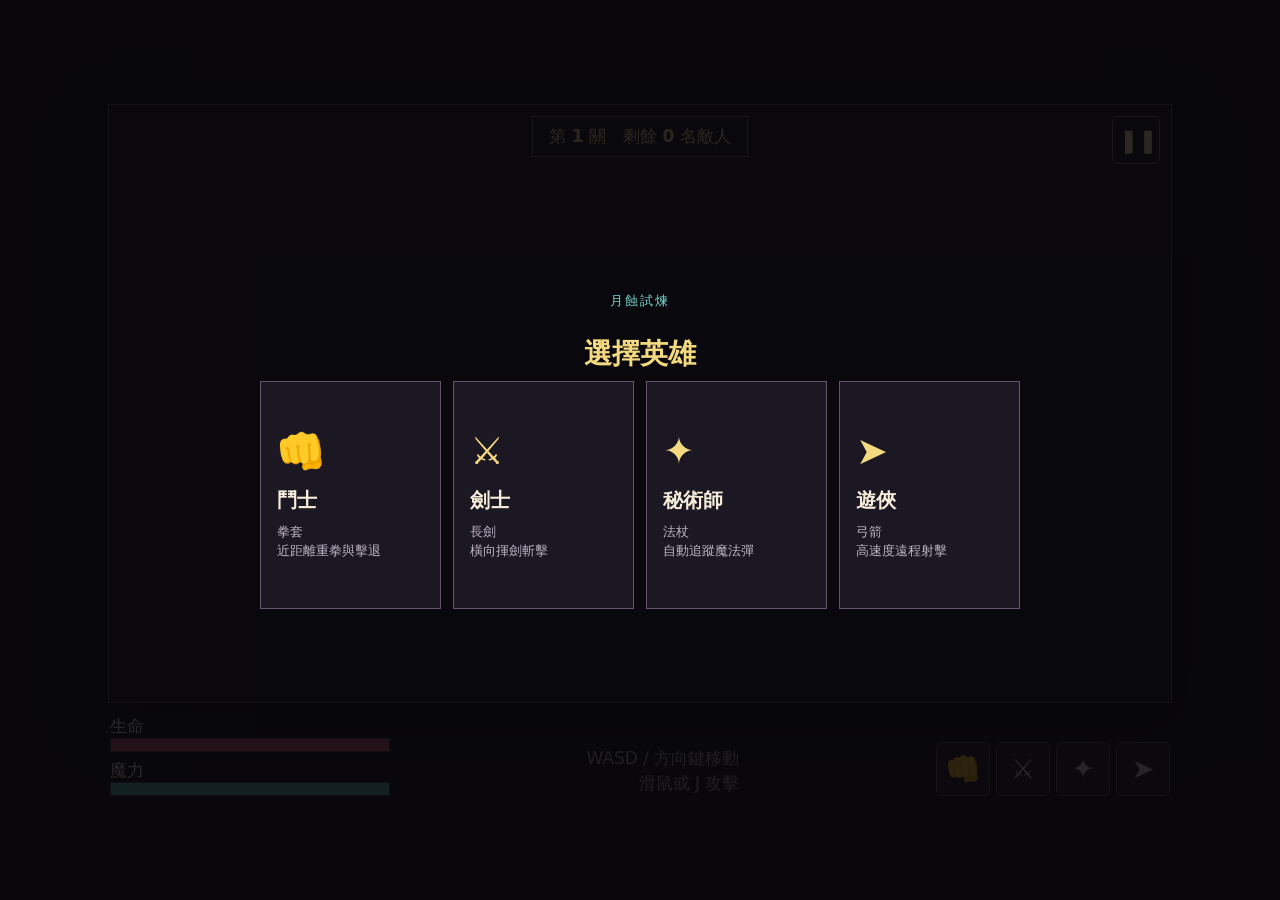
==== commit 2641a744: "Update" ====
--- a/game-10/index.html
+++ b/game-10/index.html
@@ -11,6 +11,7 @@
     #shell { position: relative; width: min(100vw, 1100px); padding: 18px; }
     #game { width: 100%; aspect-ratio: 16 / 9; display: block; background: #191424; border: 1px solid #66525f; box-shadow: 0 18px 50px #0008; cursor: crosshair; }
     #stageStatus { position: absolute; z-index: 1; top: 30px; left: 50%; min-width: 216px; padding: 8px 16px; transform: translateX(-50%); border: 1px solid #7c6b5a; background: #17121cdd; color: #f4df9a; text-align: center; font-size: 17px; pointer-events: none; }
+    #pauseButton { position: absolute; z-index: 3; top: 30px; right: 30px; width: 48px; height: 48px; border: 1px solid #88715d; border-radius: 6px; background: #17121cdd; color: #f7e4ad; font: 23px system-ui; cursor: pointer; }
     #spawnCountdown { position: absolute; z-index: 2; top: 50%; left: 50%; display: none; min-width: 104px; transform: translate(-50%, -50%); color: #fff1bf; font-size: 78px; font-weight: 800; line-height: 1; text-align: center; text-shadow: 0 3px #552733, 0 0 18px #ff9d6d; pointer-events: none; }
     #spawnCountdown.show { display: block; }
     @media (max-width: 650px), (pointer: coarse) { #spawnCountdown { top: calc(2px + 37.5vw); font-size: 52px; } }
@@ -23,8 +24,8 @@
     #weapons { display: flex; gap: 6px; align-items: center; }
     .weapon-btn { width: 54px; height: 54px; padding: 0; border: 1px solid #62566a; border-radius: 6px; background: #211b29; color: #d7cfde; font: 27px system-ui; cursor: pointer; }
     .weapon-btn[aria-pressed="true"] { border-color: #f2d16d; background: #4a3a42; color: #fff0bc; box-shadow: inset 0 0 0 1px #f2d16d55; }
-    #boons, #gameover, #heroSelect { position: fixed; inset: 0; display: none; place-items: center; padding: 20px; background: #08060ad9; }
-    #boons.show, #gameover.show, #heroSelect.show { display: grid; }
+    #boons, #gameover, #heroSelect, #pauseMenu { position: fixed; inset: 0; display: none; place-items: center; padding: 20px; background: #08060ad9; }
+    #boons.show, #gameover.show, #heroSelect.show, #pauseMenu.show { display: grid; }
     .modal { width: min(920px, 100%); text-align: center; }
     h1 { margin: 0 0 8px; font-size: 28px; color: #f3d980; letter-spacing: 0; }
     .sub { margin: 0 0 25px; color: #77d6cc; letter-spacing: 2px; font-size: 13px; }
@@ -35,16 +36,16 @@
     .boon h2 { margin: 13px 0 10px; font-size: 20px; color: #f5eedf; }
     .boon p { margin: 0; color: #c9c1cf; line-height: 1.55; }
     .select { margin-top: auto; padding-top: 20px; color: #f3d980; font-size: 13px; }
-    #restart { padding: 11px 20px; border: 1px solid #e0be59; background: #2a2330; color: #f8e7a4; font: inherit; cursor: pointer; }
+    #restart, .pause-action { padding: 13px 24px; border: 1px solid #e0be59; background: #2a2330; color: #f8e7a4; font: inherit; cursor: pointer; } #pauseActions { display: flex; justify-content: center; gap: 12px; margin-top: 24px; }
     #heroSelect { z-index: 5; } #heroSelect .modal { width: min(760px, 100%); } .heroes { display: grid; grid-template-columns: repeat(4, 1fr); gap: 12px; } .hero { min-height: 228px; padding: 16px; border: 1px solid #66556a; background: #1b1723; color: inherit; text-align: left; cursor: pointer; } .hero:hover, .hero:focus-visible { border-color: #f0cc69; background: #292033; outline: none; } .hero-icon { display: block; margin-bottom: 14px; color: #f3d980; font-size: 38px; } .hero h2 { margin: 0 0 8px; color: #f6ecda; font-size: 20px; } .hero p { margin: 0; color: #bfb5c5; line-height: 1.45; } #weapons.locked .weapon-btn:not([aria-pressed="true"]) { display: none; } #weapons.locked .weapon-btn { cursor: default; }
     #touch { display: none; }
     @media (max-width: 650px), (pointer: coarse) { body { place-items: start center; } #shell { padding: 8px; } #game { aspect-ratio: 4 / 3; } #stageStatus { top: 16px; min-width: 164px; font-size: 13px; } #hud { font-size: 14px; gap: 10px; flex-wrap: wrap; } .bars { min-width: 158px; } .bar { height: 12px; } #hint { max-width: 184px; } #weapons { order: 3; width: 100%; justify-content: center; } .weapon-btn { width: 54px; height: 54px; font-size: 27px; } .choices { grid-template-columns: 1fr; } .boon { min-height: 0; padding: 15px; } .boon h2 { margin: 6px 0; } .select { padding-top: 10px; } #touch { display: flex; justify-content: space-between; align-items: end; padding: 14px 3px 0; touch-action: none; } .joystick { position: relative; width: 142px; height: 142px; border: 2px solid #796a81; border-radius: 50%; background: #241e2bcc; box-shadow: inset 0 0 0 13px #ffffff08; touch-action: none; } .joystick::before, .joystick::after { content: ""; position: absolute; background: #ffffff14; } .joystick::before { left: 50%; top: 12px; bottom: 12px; width: 1px; } .joystick::after { top: 50%; left: 12px; right: 12px; height: 1px; } .joystick-thumb { position: absolute; left: 50%; top: 50%; width: 62px; height: 62px; border: 2px solid #f3d980; border-radius: 50%; background: #51c9bdcc; box-shadow: 0 0 14px #51c9bd88; transform: translate(-50%, -50%); will-change: transform; } .actions { display: grid; grid-template-columns: repeat(2, 66px); gap: 10px; } .touch-btn { width: 66px; height: 66px; border: 1px solid #b79a6d; border-radius: 50%; background: #2c2536e8; color: #f3e8cd; font: 24px system-ui; box-shadow: inset 0 1px #ffffff21; } .touch-btn[data-action="cast"] { color: #dcbbff; } .touch-btn[data-action="dash"] { color: #78e4d9; } .touch-btn:active { background: #69536d; border-color: #f0d477; transform: scale(.93); } }
-    @media (max-width: 650px), (pointer: coarse) { #stageStatus { top: 14px; min-width: 190px; padding: 8px 13px; font-size: 16px; } #spawnCountdown { top: calc(2px + 37.5vw); font-size: 64px; } #hud { gap: 12px; font-size: 16px; } .bars { min-width: 174px; gap: 7px; } .bar { height: 14px; } #hint { max-width: 174px; } .weapon-btn { width: 64px; height: 64px; font-size: 32px; } #touch { padding-top: 18px; } .joystick { width: 164px; height: 164px; } .joystick-thumb { width: 70px; height: 70px; } .actions { grid-template-columns: repeat(2, 78px); gap: 12px; } .touch-btn { width: 78px; height: 78px; font-size: 28px; } #heroSelect { align-items: start; overflow-y: auto; } #heroSelect .modal { padding: 28px 0; } .heroes { grid-template-columns: repeat(2, 1fr); gap: 10px; } .hero { min-height: 170px; padding: 13px; } .hero-icon { margin-bottom: 7px; font-size: 31px; } .hero h2 { font-size: 18px; } }
+    @media (max-width: 650px), (pointer: coarse) { #stageStatus { top: 14px; min-width: 190px; padding: 8px 13px; font-size: 16px; } #pauseButton { top: 14px; right: 14px; width: 44px; height: 44px; } #spawnCountdown { top: calc(2px + 37.5vw); font-size: 64px; } #hud { gap: 12px; font-size: 16px; } .bars { min-width: 174px; gap: 7px; } .bar { height: 14px; } #hint { max-width: 174px; } .weapon-btn { width: 64px; height: 64px; font-size: 32px; } #touch { padding-top: 18px; } .joystick { width: 164px; height: 164px; } .joystick-thumb { width: 70px; height: 70px; } .actions { grid-template-columns: repeat(2, 78px); gap: 12px; } .touch-btn { width: 78px; height: 78px; font-size: 28px; } #heroSelect { align-items: start; overflow-y: auto; } #heroSelect .modal { padding: 28px 0; } .heroes { grid-template-columns: repeat(2, 1fr); gap: 10px; } .hero { min-height: 170px; padding: 13px; } .hero-icon { margin-bottom: 7px; font-size: 31px; } .hero h2 { font-size: 18px; } }
   </style>
 </head>
 <body>
   <main id="shell">
-    <canvas id="game" width="1056" height="594" aria-label="月蝕試煉遊戲畫面"></canvas><div id="stageStatus">第 <b id="wave">1</b> 關　剩餘 <b id="remaining">0</b> 名敵人</div><div id="spawnCountdown" aria-live="polite"></div>
+    <canvas id="game" width="1056" height="594" aria-label="月蝕試煉遊戲畫面"></canvas><div id="stageStatus">第 <b id="wave">1</b> 關　剩餘 <b id="remaining">0</b> 名敵人</div><button id="pauseButton" aria-label="暫停" title="暫停">&#10074;&#10074;</button><div id="spawnCountdown" aria-live="polite"></div>
     <div id="hud">
       <div class="bars"><div>生命 <span id="hpText"></span><div class="bar"><div class="fill" id="hp"></div></div></div><div>魔力 <span id="manaText"></span><div class="bar"><div class="fill" id="mana"></div></div></div></div>
       <div id="hint">WASD / 方向鍵移動<br>滑鼠或 J 攻擊</div>
@@ -53,6 +54,7 @@
     <div id="touch" aria-label="觸控操作"><div class="joystick" id="joystick" aria-label="移動搖桿"><div class="joystick-thumb" id="joystickThumb"></div></div><div class="actions"><button class="touch-btn" data-action="attack" aria-label="攻擊" title="攻擊">&#9876;</button><button class="touch-btn" data-action="cast" aria-label="法陣" title="法陣">&#9678;</button><button class="touch-btn" data-action="dash" aria-label="衝刺" title="衝刺">&#9889;</button></div></div>
   </main>
   <section id="heroSelect" class="show" aria-label="選擇英雄"><div class="modal"><p class="sub">月蝕試煉</p><h1>選擇英雄</h1><div class="heroes"><button class="hero" data-hero="brawler"><span class="hero-icon">&#128074;</span><h2>鬥士</h2><p>拳套<br>近距離重拳與擊退</p></button><button class="hero" data-hero="swordsman"><span class="hero-icon">&#9876;</span><h2>劍士</h2><p>長劍<br>橫向揮劍斬擊</p></button><button class="hero" data-hero="mage"><span class="hero-icon">&#10022;</span><h2>秘術師</h2><p>法杖<br>自動追蹤魔法彈</p></button><button class="hero" data-hero="ranger"><span class="hero-icon">&#10148;</span><h2>遊俠</h2><p>弓箭<br>高速度遠程射擊</p></button></div></div></section>
+  <section id="pauseMenu" aria-label="遊戲暫停"><div class="modal"><p class="sub">月蝕試煉</p><h1>已暫停</h1><div id="pauseActions"><button class="pause-action" id="resume">繼續</button><button class="pause-action" id="returnHome">返回遊戲主頁</button></div></div></section>
   <section id="boons" aria-label="選擇祝福"><div class="modal"><p class="sub">阿波羅的祝福</p><h1>選擇一項力量</h1><div id="choices" class="choices"></div></div></section>
   <section id="gameover"><div class="modal"><p class="sub">月蝕試煉</p><h1>你倒下了</h1><p id="score"></p><button id="restart">重新開始</button></div></section>
   <script>
@@ -67,7 +69,7 @@
       const loadSprite = source => { const image = new Image(); image.src = source; return image; };
       const loadFrames = (folder, numbers) => numbers.map(number => loadSprite(`assets/effects/wills_pixel_explosions_sample/${folder}/PNG/frame${String(number).padStart(4, '0')}.png`));
       const effectFrames = [8, 12, 16, 20, 24, 28, 32, 36, 40, 44, 48, 52, 56, 60];
-      const sprites = { player: loadSprite('kenney_tinyDungeon/Tiles/tile_0099.png'), enemy: loadSprite('kenney_tinyDungeon/Tiles/tile_0096.png'), portraitFrame: loadSprite('assets/ui/panel-transparent-border-000.png'), obstacleRock: loadSprite('kenney_tinyDungeon/Tiles/tile_0075.png'), obstacleThorns: loadSprite('kenney_tinyDungeon/Tiles/tile_0002.png'), obstacleRune: loadSprite('kenney_tinyDungeon/Tiles/tile_0074.png'), burst: loadFrames('round_explosion', effectFrames), vortex: loadFrames('round_vortex', effectFrames) };
+      const sprites = { player: loadSprite('kenney_tinyDungeon/Tiles/tile_0099.png'), enemy: loadSprite('kenney_tinyDungeon/Tiles/tile_0096.png'), enemyRanged: loadSprite('kenney_tinyDungeon/Tiles/tile_0100.png'), portraitFrame: loadSprite('assets/ui/panel-transparent-border-000.png'), obstacleRock: loadSprite('kenney_tinyDungeon/Tiles/tile_0075.png'), obstacleThorns: loadSprite('kenney_tinyDungeon/Tiles/tile_0002.png'), obstacleRune: loadSprite('kenney_tinyDungeon/Tiles/tile_0074.png'), burst: loadFrames('round_explosion', effectFrames), vortex: loadFrames('round_vortex', effectFrames) };
       const actorScale = touchLayout ? 1.45 : 1;
       ctx.imageSmoothingEnabled = false;
       const SAVE_KEY = 'moon-eclipse-trial-save-v1';
@@ -89,7 +91,7 @@
         { id: 'harvest', name: '靈魂收割', rarity: '稀有', text: '擊殺敵人時回復 5 點生命。', apply: p => { p.soulHarvest = true; } },
         { id: 'dashwave', name: '雷霆踏步', rarity: '稀有', text: '衝刺時釋放擊退震波。', apply: p => { p.dashWave = true; } }
       ];
-      const heroes = { brawler: { weapon: 'fist', damage: 34, attackRadius: 58, speed: 270 }, swordsman: { weapon: 'sword', damage: 30, attackRadius: 78, speed: 252 }, mage: { weapon: 'staff', damage: 25, speed: 240, mana: 120, maxMana: 120 }, ranger: { weapon: 'bow', damage: 27, speed: 278 } };
+      const heroes = { brawler: { weapon: 'fist', damage: 34, attackRadius: 82, speed: 270 }, swordsman: { weapon: 'sword', damage: 30, attackRadius: 104, speed: 252 }, mage: { weapon: 'staff', damage: 25, speed: 240, mana: 120, maxMana: 120 }, ranger: { weapon: 'bow', damage: 27, speed: 278 } };
       const newPlayer = () => ({ x: W / 2, y: H / 2, r: 15, hp: 100, maxHp: 100, mana: 100, maxMana: 100, speed: 255, damage: 28, attackRadius: 62, castRadius: 94, castDamage: 17, castCost: 20, manaRegen: 13, dashCd: 650, dashUntil: 0, dashReady: 0, invuln: 0, facing: 0, hero: 'brawler', weapon: 'fist', upgrades: {}, projectileSplit: 0, projectileVolley: 0, projectilePierce: 0, projectileBounce: 0, autoAttack: false, autoReady: 0, frostShots: false, soulHarvest: false, dashWave: false, walking: false, walkPhase: Math.random() * Math.PI * 2, walkReady: 0 });
       function saveRun() { if (!player || paused) return; try { localStorage.setItem(SAVE_KEY, JSON.stringify({ version: 1, player: { ...player, dashUntil: 0, dashReady: 0, attackReady: 0, invuln: 0 }, enemies, pendingEnemies, spawnDelay: Math.max(0, spawnCountdownUntil - performance.now()), terrain, wave, kills, nextMiniBossWave })); } catch (_) {} }
       function loadRun() { try { const save = JSON.parse(localStorage.getItem(SAVE_KEY)); if (!save || save.version !== 1 || !save.player || !Array.isArray(save.enemies) || !Array.isArray(save.terrain)) return false; player = { ...newPlayer(), ...save.player, upgrades: save.player.upgrades || {}, dashUntil: 0, dashReady: 0, attackReady: 0, invuln: 0, autoReady: 0 }; const normalizeEnemy = e => ({ ...e, hit: 0, slow: 0, knockUntil: 0, attackReady: 0, skillReady: performance.now() + 1400 + Math.random() * 900, chargeUntil: 0, walking: false, walkPhase: e.walkPhase ?? Math.random() * Math.PI * 2 }); enemies = save.enemies.filter(e => !e.dead).map(normalizeEnemy); pendingEnemies = Array.isArray(save.pendingEnemies) ? save.pendingEnemies.filter(e => !e.dead).map(normalizeEnemy) : []; spawnCountdownUntil = pendingEnemies.length ? performance.now() + clamp(Number(save.spawnDelay) || 3000, 500, 3000) : 0; terrain = save.terrain; effects = []; wave = Math.max(1, Math.floor(save.wave)); kills = Math.max(0, Math.floor(save.kills)); nextMiniBossWave = Math.max(wave + 1, Math.floor(save.nextMiniBossWave || wave + 2 + Math.floor(Math.random() * 3))); paused = false; nextWaveTimer = 0; ui.gameover.classList.remove('show'); ui.boons.classList.remove('show'); setWeapon(player.weapon); ui.wave.textContent = wave; return true; } catch (_) { return false; } }
@@ -158,16 +160,18 @@
         effects.filter(f => f.type === 'projectile').forEach(f => { if (f.kind === 'staff' && f.target && !f.target.dead) { const desired = Math.atan2(f.target.y - f.y, f.target.x - f.x), current = Math.atan2(f.vy, f.vx), turn = Math.atan2(Math.sin(desired - current), Math.cos(desired - current)); f.angle = current + clamp(turn, -.16, .16); const speed = Math.hypot(f.vx, f.vy); f.vx = Math.cos(f.angle) * speed; f.vy = Math.sin(f.angle) * speed; } f.x += f.vx * dt; f.y += f.vy * dt; const hit = enemies.find(e => !e.dead && !f.hitIds.includes(e) && Math.hypot(e.x - f.x, e.y - f.y) < e.r + f.r); if (hit) { hurtEnemy(hit, f.damage, f.x - f.vx, f.y - f.vy, f.kind === 'staff' ? 180 : 145); f.hitIds.push(hit); const next = enemies.filter(e => !e.dead && !f.hitIds.includes(e)).sort((a, b) => Math.hypot(a.x - f.x, a.y - f.y) - Math.hypot(b.x - f.x, b.y - f.y))[0]; if (f.bounces > 0 && next) { f.bounces--; f.target = next; f.angle = Math.atan2(next.y - f.y, next.x - f.x); const shotSpeed = Math.hypot(f.vx, f.vy); f.vx = Math.cos(f.angle) * shotSpeed; f.vy = Math.sin(f.angle) * shotSpeed; } else if (f.pierce > 0) f.pierce--; else f.until = now; } });
         effects.filter(f => f.type === 'enemyShot').forEach(f => { f.x += f.vx * dt; f.y += f.vy * dt; if (Math.hypot(player.x - f.x, player.y - f.y) < player.r + f.r && now > player.invuln) { player.hp -= f.damage; player.invuln = now + 300; f.until = now; } });
         effects.filter(f => f.type === 'bossAoe' && !f.hit && now >= f.hitAt).forEach(f => { f.hit = true; if (dist(player, f) < f.r + player.r && now > player.invuln) { player.hp -= f.damage; player.invuln = now + 520; } });
+        enemies.filter(e => e.type === 'ranged').forEach(e => { if (!e.castUntil && dist(e, player) <= e.range && now >= e.attackReady) { e.castUntil = now + 520; e.castAngle = Math.atan2(player.y - e.y, player.x - e.x); e.attackReady = now + 1120; effects.push({ type: 'rangedCast', x: e.x, y: e.y, angle: e.castAngle, until: e.castUntil }); } else if (e.castUntil && now >= e.castUntil) { const shotSpeed = 290; effects.push({ type: 'enemyShot', x: e.x, y: e.y, vx: Math.cos(e.castAngle) * shotSpeed, vy: Math.sin(e.castAngle) * shotSpeed, r: 7, damage: e.damage, until: now + 1400 }); e.castUntil = 0; } });
         enemies.forEach(e => { if (e.dead) return; e.walking = false; if (e.type === 'bigBoss' && now >= e.skillReady) { const skill = Math.floor(Math.random() * 3); e.skillReady = now + 5000 + Math.random() * 3000; if (skill === 0) effects.push({ type: 'bossAoe', x: player.x, y: player.y, r: 142, damage: e.damage * 1.15, hitAt: now + 720, until: now + 980, hit: false }); else if (skill === 1) { const base = Math.atan2(player.y - e.y, player.x - e.x); for (let i = -2; i <= 2; i++) { const angle = base + i * .18, shotSpeed = 330; effects.push({ type: 'enemyShot', boss: true, x: e.x, y: e.y, vx: Math.cos(angle) * shotSpeed, vy: Math.sin(angle) * shotSpeed, r: 11, damage: e.damage * .72, until: now + 1650 }); } } else { const angle = Math.atan2(player.y - e.y, player.x - e.x); e.chargeUntil = now + 620; e.chargeX = Math.cos(angle) * 440; e.chargeY = Math.sin(angle) * 440; effects.push({ type: 'bossCharge', x: e.x, y: e.y, until: e.chargeUntil }); } } if (now < e.knockUntil) { e.x = clamp(e.x + e.kx * dt, e.r, W - e.r); e.y = clamp(e.y + e.ky * dt, e.r, H - e.r); e.walking = true; resolveRocks(e); return; } if (now < e.chargeUntil) { e.x = clamp(e.x + e.chargeX * dt, e.r, W - e.r); e.y = clamp(e.y + e.chargeY * dt, e.r, H - e.r); e.walking = true; resolveRocks(e); if (dist(e, player) < e.r + player.r && now > player.invuln) { player.hp -= e.damage * 1.25; player.invuln = now + 520; } return; } const d = dist(e, player), rate = now < e.slow ? .15 : 1, desiredRange = e.range || player.r + e.r + 3; if (d > desiredRange) { e.x += (player.x - e.x) / d * e.speed * rate * dt; e.y += (player.y - e.y) / d * e.speed * rate * dt; e.walking = true; resolveRocks(e); } else if (e.type === 'ranged') { if (now >= e.attackReady) { const angle = Math.atan2(player.y - e.y, player.x - e.x), shotSpeed = 290; e.attackReady = now + 1050; effects.push({ type: 'enemyShot', x: e.x, y: e.y, vx: Math.cos(angle) * shotSpeed, vy: Math.sin(angle) * shotSpeed, r: 7, damage: e.damage, until: now + 1400 }); } } else if (now > player.invuln) { player.hp -= e.damage * dt; player.invuln = now + 420; } });
         enemies = enemies.filter(e => !e.dead); effects = effects.filter(f => f.until > now); if (!enemies.length && !pendingEnemies.length && !nextWaveTimer) nextWaveTimer = now + 550; if (nextWaveTimer && now >= nextWaveTimer) { nextWaveTimer = 0; chooseBoon(); } if (player.hp <= 0) { paused = true; ui.score.textContent = `你在第 ${wave} 波擊敗了 ${kills} 名敵人。`; ui.gameover.classList.add('show'); } if (now - lastSave > 1000) { lastSave = now; saveRun(); }
       }
       function draw(now) {
         ctx.fillStyle = '#16121e'; ctx.fillRect(0, 0, W, H); if (pendingEnemies.length) { ui.countdown.textContent = Math.max(1, Math.ceil((spawnCountdownUntil - now) / 1000)); ui.countdown.classList.add('show'); pendingEnemies.forEach(e => { const pulse = 1 + Math.sin(now * .016) * .12; ctx.beginPath(); ctx.arc(e.x, e.y, (e.r + 20) * pulse, 0, Math.PI * 2); ctx.fillStyle = '#d94c5b33'; ctx.fill(); ctx.strokeStyle = '#ff7380'; ctx.lineWidth = 3; ctx.stroke(); }); } else ui.countdown.classList.remove('show');
         ctx.strokeStyle = '#2b2435'; ctx.lineWidth = 1; for (let x = 0; x < W; x += 48) { ctx.beginPath(); ctx.moveTo(x, 0); ctx.lineTo(x, H); ctx.stroke(); } for (let y = 0; y < H; y += 48) { ctx.beginPath(); ctx.moveTo(0, y); ctx.lineTo(W, y); ctx.stroke(); }
+        effects.filter(f => f.type === 'rangedCast').forEach(f => { ctx.save(); ctx.translate(f.x, f.y); ctx.rotate(f.angle); ctx.strokeStyle = '#e38cff'; ctx.lineWidth = 3; ctx.beginPath(); ctx.arc(0, 0, 28, -1.05, 1.05); ctx.stroke(); ctx.fillStyle = '#f1b6ff'; ctx.fillRect(18, -4, 18, 8); ctx.restore(); });
         effects.filter(f => f.type === 'fist' || f.type === 'swordSlash').forEach(f => { const life = f.until - now, duration = f.type === 'fist' ? 220 : 300, elapsed = 1 - life / duration; ctx.save(); ctx.translate(f.x, f.y); ctx.rotate(f.angle); if (f.type === 'fist') { ctx.fillStyle = '#f2bd87'; ctx.fillRect(4, -14, 25, 28); ctx.fillStyle = '#b96f57'; ctx.fillRect(21, -18, 10, 36); ctx.fillStyle = '#ffe3b3'; ctx.fillRect(7, -22, 15, 9); } else { ctx.scale(1, .55); ctx.beginPath(); ctx.arc(0, 0, f.r * (0.7 + elapsed * .2), -1.25, 1.25); ctx.strokeStyle = '#ffe7a6'; ctx.lineWidth = 12 * (1 - elapsed * .35); ctx.stroke(); ctx.strokeStyle = '#ff965c'; ctx.lineWidth = 4; ctx.stroke(); } ctx.restore(); });
         terrain.forEach(t => { if (t.type === 'rock') { ctx.beginPath(); ctx.arc(t.x, t.y, t.r + 4, 0, Math.PI * 2); ctx.fillStyle = '#0d0b13'; ctx.fill(); if (sprites.obstacleRock.complete) ctx.drawImage(sprites.obstacleRock, t.x - t.r, t.y - t.r, t.r * 2, t.r * 2); } else if (t.type === 'thorns') { ctx.beginPath(); ctx.arc(t.x, t.y, t.r, 0, Math.PI * 2); ctx.fillStyle = '#456c4c66'; ctx.fill(); if (sprites.obstacleThorns.complete) { ctx.save(); ctx.globalAlpha = .72; for (let a = 0; a < Math.PI * 2; a += Math.PI / 3) ctx.drawImage(sprites.obstacleThorns, t.x + Math.cos(a) * t.r * .42 - 13, t.y + Math.sin(a) * t.r * .42 - 13, 26, 26); ctx.restore(); } ctx.strokeStyle = '#7fb36a'; ctx.lineWidth = 2; ctx.stroke(); } else { ctx.beginPath(); ctx.arc(t.x, t.y, t.r, 0, Math.PI * 2); ctx.fillStyle = '#5277c544'; ctx.fill(); ctx.strokeStyle = '#8ec8ff'; ctx.lineWidth = 2; ctx.stroke(); if (sprites.obstacleRune.complete) ctx.drawImage(sprites.obstacleRune, t.x - 20, t.y - 20, 40, 40); } });
         effects.forEach(f => { const life = f.until - now, elapsed = 1 - life / ({ cast: 2800, slash: 260, dash: 360, impact: 290, staffCast: 220, bowShot: 220, projectile: 1500, enemyShot: 1400, bossAoe: 980, bossCharge: 620 }[f.type] || 500), frame = f.frames && f.frames[Math.min(f.frames.length - 1, Math.floor(elapsed * f.frames.length))]; if (f.type === 'cast') { ctx.beginPath(); ctx.arc(f.x, f.y, f.r, 0, Math.PI * 2); ctx.fillStyle = '#9b70d633'; ctx.fill(); ctx.strokeStyle = '#d8a8ff'; ctx.lineWidth = 2; ctx.stroke(); if (frame && frame.complete) ctx.drawImage(frame, f.x - f.r, f.y - f.r, f.r * 2, f.r * 2); } if (f.type === 'bossAoe') { ctx.beginPath(); ctx.arc(f.x, f.y, f.r * (f.hit ? 1.15 : .92), 0, Math.PI * 2); ctx.fillStyle = f.hit ? '#ffb64d55' : '#dc5c6655'; ctx.fill(); ctx.strokeStyle = f.hit ? '#ffe09b' : '#ff8d9a'; ctx.lineWidth = 3; ctx.stroke(); } if (f.type === 'slash' || f.type === 'impact' || f.type === 'bowShot') { const size = f.type === 'slash' ? f.r * 2.1 : f.type === 'bowShot' ? 46 : 86; if (frame && frame.complete) ctx.drawImage(frame, f.x - size / 2, f.y - size / 2, size, size); } if (f.type === 'staffCast') { const size = 60 * (1 - elapsed * .35); if (frame && frame.complete) ctx.drawImage(frame, f.x - size / 2, f.y - size / 2, size, size); } if (f.type === 'projectile') { if (f.kind === 'staff') { const size = 44; if (frame && frame.complete) ctx.drawImage(frame, f.x - size / 2, f.y - size / 2, size, size); ctx.beginPath(); ctx.arc(f.x, f.y, 7, 0, Math.PI * 2); ctx.fillStyle = '#e6b8ff'; ctx.fill(); } else { ctx.save(); ctx.translate(f.x, f.y); ctx.rotate(f.angle); ctx.fillStyle = '#e7d6a6'; ctx.fillRect(-16, -2, 27, 4); ctx.fillStyle = '#b87953'; ctx.beginPath(); ctx.moveTo(15, 0); ctx.lineTo(8, -6); ctx.lineTo(8, 6); ctx.closePath(); ctx.fill(); ctx.restore(); } } if (f.type === 'enemyShot') { ctx.beginPath(); ctx.arc(f.x, f.y, f.r + 4, 0, Math.PI * 2); ctx.fillStyle = f.boss ? '#ff8f4255' : '#a84bce44'; ctx.fill(); ctx.beginPath(); ctx.arc(f.x, f.y, f.r, 0, Math.PI * 2); ctx.fillStyle = f.boss ? '#ffcf72' : '#e488ff'; ctx.fill(); } if (f.type === 'dash' || f.type === 'bossCharge') { const size = f.type === 'bossCharge' ? 128 : 74 + (1 - elapsed) * 36; if (frame && frame.complete) ctx.drawImage(frame, f.x - size / 2, f.y - size / 2, size, size); } if (f.type === 'number') { ctx.fillStyle = '#ffe8a3'; ctx.font = 'bold 16px system-ui'; ctx.fillText(`-${f.text}`, f.x, f.y - (500 - life) / 18); } });
-        enemies.forEach(e => { const visualRadius = e.r * actorScale, boss = e.type === 'miniBoss' || e.type === 'bigBoss', sway = e.walking ? Math.sin(now * .018 + e.walkPhase) * Math.min(7, visualRadius * .13) : 0; ctx.save(); ctx.translate(sway, 0); ctx.beginPath(); ctx.arc(e.x, e.y, visualRadius + 3, 0, Math.PI * 2); ctx.fillStyle = now < e.slow ? '#a976d255' : (now < e.hit ? '#fff0b066' : e.type === 'ranged' ? '#a64fbc66' : boss ? '#db9c3e66' : '#c9526255'); ctx.fill(); if (sprites.enemy.complete) ctx.drawImage(sprites.enemy, e.x - visualRadius * 1.45, e.y - visualRadius * 1.45, visualRadius * 2.9, visualRadius * 2.9); else { ctx.beginPath(); ctx.arc(e.x, e.y, visualRadius, 0, Math.PI * 2); ctx.fillStyle = '#c95262'; ctx.fill(); } ctx.fillStyle = '#2d1822'; ctx.fillRect(e.x - visualRadius, e.y - visualRadius - 10, visualRadius * 2, 5); ctx.fillStyle = boss ? '#f2b64f' : '#ef8b8d'; ctx.fillRect(e.x - visualRadius, e.y - visualRadius - 10, visualRadius * 2 * Math.max(0, e.hp / e.maxHp), 5); if (boss) { ctx.fillStyle = '#f4d36f'; ctx.font = `bold ${e.type === 'bigBoss' ? 16 : 12}px system-ui`; ctx.textAlign = 'center'; ctx.fillText(e.type === 'bigBoss' ? '大 Boss' : '小 Boss', e.x, e.y - visualRadius - 17); ctx.textAlign = 'start'; } ctx.restore(); });
+        enemies.forEach(e => { const visualRadius = e.r * actorScale, boss = e.type === 'miniBoss' || e.type === 'bigBoss', skin = e.type === 'ranged' ? sprites.enemyRanged : sprites.enemy, sway = e.walking ? Math.sin(now * .018 + e.walkPhase) * Math.min(7, visualRadius * .13) : 0; ctx.save(); ctx.translate(sway, 0); ctx.beginPath(); ctx.arc(e.x, e.y, visualRadius + 3, 0, Math.PI * 2); ctx.fillStyle = now < e.slow ? '#a976d255' : (now < e.hit ? '#fff0b066' : e.type === 'ranged' ? '#a64fbc66' : boss ? '#db9c3e66' : '#c9526255'); ctx.fill(); if (skin.complete) ctx.drawImage(skin, e.x - visualRadius * 1.45, e.y - visualRadius * 1.45, visualRadius * 2.9, visualRadius * 2.9); else { ctx.beginPath(); ctx.arc(e.x, e.y, visualRadius, 0, Math.PI * 2); ctx.fillStyle = '#c95262'; ctx.fill(); } ctx.fillStyle = '#2d1822'; ctx.fillRect(e.x - visualRadius, e.y - visualRadius - 10, visualRadius * 2, 5); ctx.fillStyle = boss ? '#f2b64f' : '#ef8b8d'; ctx.fillRect(e.x - visualRadius, e.y - visualRadius - 10, visualRadius * 2 * Math.max(0, e.hp / e.maxHp), 5); if (boss) { ctx.fillStyle = '#f4d36f'; ctx.font = `bold ${e.type === 'bigBoss' ? 16 : 12}px system-ui`; ctx.textAlign = 'center'; ctx.fillText(e.type === 'bigBoss' ? '大 Boss' : '小 Boss', e.x, e.y - visualRadius - 17); ctx.textAlign = 'start'; } ctx.restore(); });
         const playerSway = player.walking ? Math.sin(now * .02 + player.walkPhase) * .09 : 0; ctx.save(); ctx.translate(player.x, player.y); ctx.rotate(player.facing + playerSway); const playerSize = 50 * actorScale; if (sprites.player.complete) ctx.drawImage(sprites.player, -playerSize / 2, -playerSize / 2, playerSize, playerSize); else { ctx.beginPath(); ctx.moveTo(20, 0); ctx.lineTo(-12, -13); ctx.lineTo(-6, 0); ctx.lineTo(-12, 13); ctx.closePath(); ctx.fillStyle = now < player.invuln ? '#d9fffa' : '#52cfc3'; ctx.fill(); } if (player.weapon === 'fist') { ctx.fillStyle = '#f2bd87'; ctx.fillRect(12, -10, 17, 20); ctx.fillStyle = '#b96f57'; ctx.fillRect(25, -12, 7, 24); } else if (player.weapon === 'sword') { ctx.strokeStyle = '#f5e5af'; ctx.lineWidth = 5; ctx.beginPath(); ctx.moveTo(8, -5); ctx.lineTo(37, -5); ctx.stroke(); ctx.strokeStyle = '#b77b5b'; ctx.lineWidth = 4; ctx.beginPath(); ctx.moveTo(4, -5); ctx.lineTo(13, 5); ctx.stroke(); } else if (player.weapon === 'staff') { ctx.strokeStyle = '#9569cf'; ctx.lineWidth = 5; ctx.beginPath(); ctx.moveTo(6, 8); ctx.lineTo(29, -18); ctx.stroke(); ctx.beginPath(); ctx.arc(31, -20, 6, 0, Math.PI * 2); ctx.fillStyle = '#dfb7ff'; ctx.fill(); } else { ctx.strokeStyle = '#c99c62'; ctx.lineWidth = 4; ctx.beginPath(); ctx.arc(14, 0, 15, -Math.PI / 2, Math.PI / 2); ctx.stroke(); ctx.beginPath(); ctx.moveTo(14, -15); ctx.lineTo(14, 15); ctx.strokeStyle = '#eee0bb'; ctx.lineWidth = 1; ctx.stroke(); } ctx.restore();
         if (sprites.portraitFrame.complete) ctx.drawImage(sprites.portraitFrame, 10, 10, 76, 76); if (sprites.player.complete) { ctx.save(); ctx.beginPath(); ctx.rect(20, 20, 56, 56); ctx.clip(); ctx.drawImage(sprites.player, 18, 18, 60, 60); ctx.restore(); }
         ui.hp.style.width = `${clamp(player.hp / player.maxHp * 100, 0, 100)}%`; ui.mana.style.width = `${player.mana / player.maxMana * 100}%`; ui.hpText.textContent = `${Math.ceil(Math.max(0, player.hp))}/${player.maxHp}`; ui.manaText.textContent = `${Math.floor(player.mana)}/${player.maxMana}`; ui.remaining.textContent = enemies.length;
@@ -185,6 +189,9 @@
       ui.weapons.forEach(button => button.addEventListener('click', () => setWeapon(button.dataset.weapon)));
       document.querySelectorAll('[data-action]').forEach(button => button.addEventListener('pointerdown', e => { e.preventDefault(); const action = button.dataset.action; if (action === 'attack') { aimAtClosestEnemy(); attack(); } if (action === 'cast') cast(); if (action === 'dash') dash(); }));
       document.querySelectorAll('[data-hero]').forEach(button => button.addEventListener('click', () => { weaponLocked = false; reset(button.dataset.hero); weaponLocked = true; ui.weaponBar.classList.add('locked'); ui.heroSelect.classList.remove('show'); if (!loopStarted) { loopStarted = true; requestAnimationFrame(loop); } }));
+      ui.pauseButton.addEventListener('click', () => { if (!player || paused || ui.boons.classList.contains('show') || ui.gameover.classList.contains('show')) return; paused = true; ui.pauseMenu.classList.add('show'); });
+      document.querySelector('#resume').addEventListener('click', () => { ui.pauseMenu.classList.remove('show'); paused = false; });
+      document.querySelector('#returnHome').addEventListener('click', () => { ui.pauseMenu.classList.remove('show'); ui.heroSelect.classList.add('show'); ui.weaponBar.classList.remove('locked'); ui.countdown.classList.remove('show'); weaponLocked = false; paused = true; });
     })();
   </script>
 </body>
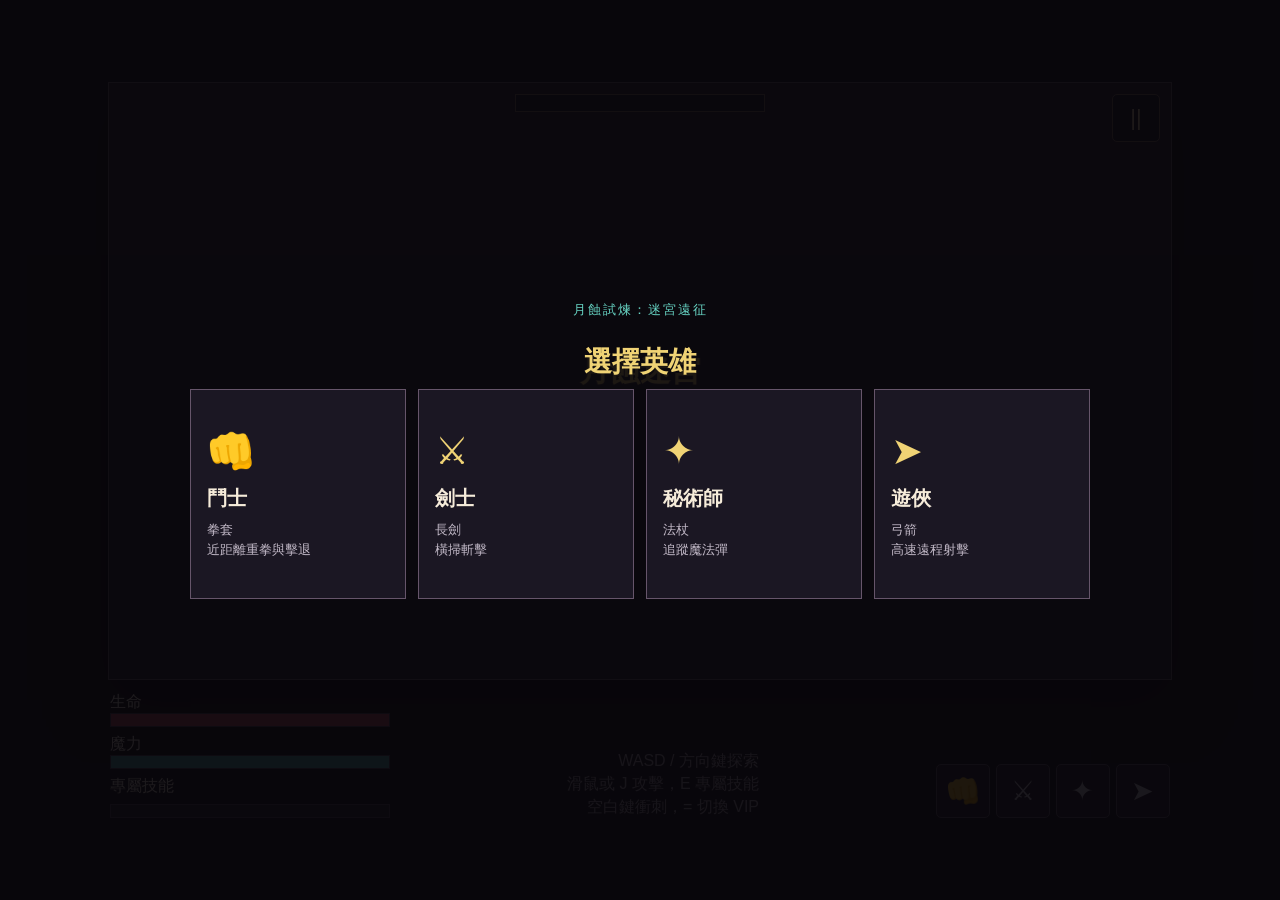
==== commit 0ee16000: "update" ====
--- a/game-10/index.html
+++ b/game-10/index.html
@@ -3,196 +3,27 @@
 <head>
   <meta charset="utf-8">
   <meta name="viewport" content="width=device-width, initial-scale=1">
-  <title>月蝕試煉</title>
+  <title>月蝕試煉：迷宮遠征</title>
   <style>
-    :root { color-scheme: dark; }
-    * { box-sizing: border-box; }
-    body { margin: 0; min-height: 100vh; display: grid; place-items: center; background: #11101a; color: #eee7d7; font-family: system-ui, -apple-system, "Noto Sans TC", sans-serif; }
-    #shell { position: relative; width: min(100vw, 1100px); padding: 18px; }
-    #game { width: 100%; aspect-ratio: 16 / 9; display: block; background: #191424; border: 1px solid #66525f; box-shadow: 0 18px 50px #0008; cursor: crosshair; }
-    #stageStatus { position: absolute; z-index: 1; top: 30px; left: 50%; min-width: 216px; padding: 8px 16px; transform: translateX(-50%); border: 1px solid #7c6b5a; background: #17121cdd; color: #f4df9a; text-align: center; font-size: 17px; pointer-events: none; }
-    #pauseButton { position: absolute; z-index: 3; top: 30px; right: 30px; width: 48px; height: 48px; border: 1px solid #88715d; border-radius: 6px; background: #17121cdd; color: #f7e4ad; font: 23px system-ui; cursor: pointer; }
-    #spawnCountdown { position: absolute; z-index: 2; top: 50%; left: 50%; display: none; min-width: 104px; transform: translate(-50%, -50%); color: #fff1bf; font-size: 78px; font-weight: 800; line-height: 1; text-align: center; text-shadow: 0 3px #552733, 0 0 18px #ff9d6d; pointer-events: none; }
-    #spawnCountdown.show { display: block; }
-    @media (max-width: 650px), (pointer: coarse) { #spawnCountdown { top: calc(2px + 37.5vw); font-size: 52px; } }
-    #hud { display: flex; gap: 22px; justify-content: space-between; align-items: end; margin: 12px 2px 0; font-size: 17px; }
-    .bars { display: grid; gap: 7px; min-width: 280px; }
-    .bar { width: 100%; height: 14px; border: 1px solid #4c4056; background: #251d2d; overflow: hidden; }
-    .fill { height: 100%; transition: width .12s linear; }
-    #hp { background: #c75263; } #mana { background: #52b5b0; }
-    #hint { color: #aca4b3; text-align: right; line-height: 1.45; }
-    #weapons { display: flex; gap: 6px; align-items: center; }
-    .weapon-btn { width: 54px; height: 54px; padding: 0; border: 1px solid #62566a; border-radius: 6px; background: #211b29; color: #d7cfde; font: 27px system-ui; cursor: pointer; }
-    .weapon-btn[aria-pressed="true"] { border-color: #f2d16d; background: #4a3a42; color: #fff0bc; box-shadow: inset 0 0 0 1px #f2d16d55; }
-    #boons, #gameover, #heroSelect, #pauseMenu { position: fixed; inset: 0; display: none; place-items: center; padding: 20px; background: #08060ad9; }
-    #boons.show, #gameover.show, #heroSelect.show, #pauseMenu.show { display: grid; }
-    .modal { width: min(920px, 100%); text-align: center; }
-    h1 { margin: 0 0 8px; font-size: 28px; color: #f3d980; letter-spacing: 0; }
-    .sub { margin: 0 0 25px; color: #77d6cc; letter-spacing: 2px; font-size: 13px; }
-    .choices { display: grid; grid-template-columns: repeat(3, 1fr); gap: 14px; }
-    .boon { min-height: 250px; padding: 20px; display: flex; flex-direction: column; align-items: flex-start; text-align: left; background: #1b1723; border: 1px solid #5d5065; color: inherit; cursor: pointer; transition: transform .16s, border-color .16s, background .16s; }
-    .boon:hover, .boon:focus-visible { transform: translateY(-5px); border-color: #e0be59; background: #251f2d; outline: none; }
-    .rarity { color: #ba83e5; font-size: 12px; letter-spacing: 1px; }
-    .boon h2 { margin: 13px 0 10px; font-size: 20px; color: #f5eedf; }
-    .boon p { margin: 0; color: #c9c1cf; line-height: 1.55; }
-    .select { margin-top: auto; padding-top: 20px; color: #f3d980; font-size: 13px; }
-    #restart, .pause-action { padding: 13px 24px; border: 1px solid #e0be59; background: #2a2330; color: #f8e7a4; font: inherit; cursor: pointer; } #pauseActions { display: flex; justify-content: center; gap: 12px; margin-top: 24px; }
-    #heroSelect { z-index: 5; } #heroSelect .modal { width: min(760px, 100%); } .heroes { display: grid; grid-template-columns: repeat(4, 1fr); gap: 12px; } .hero { min-height: 228px; padding: 16px; border: 1px solid #66556a; background: #1b1723; color: inherit; text-align: left; cursor: pointer; } .hero:hover, .hero:focus-visible { border-color: #f0cc69; background: #292033; outline: none; } .hero-icon { display: block; margin-bottom: 14px; color: #f3d980; font-size: 38px; } .hero h2 { margin: 0 0 8px; color: #f6ecda; font-size: 20px; } .hero p { margin: 0; color: #bfb5c5; line-height: 1.45; } #weapons.locked .weapon-btn:not([aria-pressed="true"]) { display: none; } #weapons.locked .weapon-btn { cursor: default; }
-    #touch { display: none; }
-    @media (max-width: 650px), (pointer: coarse) { body { place-items: start center; } #shell { padding: 8px; } #game { aspect-ratio: 4 / 3; } #stageStatus { top: 16px; min-width: 164px; font-size: 13px; } #hud { font-size: 14px; gap: 10px; flex-wrap: wrap; } .bars { min-width: 158px; } .bar { height: 12px; } #hint { max-width: 184px; } #weapons { order: 3; width: 100%; justify-content: center; } .weapon-btn { width: 54px; height: 54px; font-size: 27px; } .choices { grid-template-columns: 1fr; } .boon { min-height: 0; padding: 15px; } .boon h2 { margin: 6px 0; } .select { padding-top: 10px; } #touch { display: flex; justify-content: space-between; align-items: end; padding: 14px 3px 0; touch-action: none; } .joystick { position: relative; width: 142px; height: 142px; border: 2px solid #796a81; border-radius: 50%; background: #241e2bcc; box-shadow: inset 0 0 0 13px #ffffff08; touch-action: none; } .joystick::before, .joystick::after { content: ""; position: absolute; background: #ffffff14; } .joystick::before { left: 50%; top: 12px; bottom: 12px; width: 1px; } .joystick::after { top: 50%; left: 12px; right: 12px; height: 1px; } .joystick-thumb { position: absolute; left: 50%; top: 50%; width: 62px; height: 62px; border: 2px solid #f3d980; border-radius: 50%; background: #51c9bdcc; box-shadow: 0 0 14px #51c9bd88; transform: translate(-50%, -50%); will-change: transform; } .actions { display: grid; grid-template-columns: repeat(2, 66px); gap: 10px; } .touch-btn { width: 66px; height: 66px; border: 1px solid #b79a6d; border-radius: 50%; background: #2c2536e8; color: #f3e8cd; font: 24px system-ui; box-shadow: inset 0 1px #ffffff21; } .touch-btn[data-action="cast"] { color: #dcbbff; } .touch-btn[data-action="dash"] { color: #78e4d9; } .touch-btn:active { background: #69536d; border-color: #f0d477; transform: scale(.93); } }
-    @media (max-width: 650px), (pointer: coarse) { #stageStatus { top: 14px; min-width: 190px; padding: 8px 13px; font-size: 16px; } #pauseButton { top: 14px; right: 14px; width: 44px; height: 44px; } #spawnCountdown { top: calc(2px + 37.5vw); font-size: 64px; } #hud { gap: 12px; font-size: 16px; } .bars { min-width: 174px; gap: 7px; } .bar { height: 14px; } #hint { max-width: 174px; } .weapon-btn { width: 64px; height: 64px; font-size: 32px; } #touch { padding-top: 18px; } .joystick { width: 164px; height: 164px; } .joystick-thumb { width: 70px; height: 70px; } .actions { grid-template-columns: repeat(2, 78px); gap: 12px; } .touch-btn { width: 78px; height: 78px; font-size: 28px; } #heroSelect { align-items: start; overflow-y: auto; } #heroSelect .modal { padding: 28px 0; } .heroes { grid-template-columns: repeat(2, 1fr); gap: 10px; } .hero { min-height: 170px; padding: 13px; } .hero-icon { margin-bottom: 7px; font-size: 31px; } .hero h2 { font-size: 18px; } }
+    :root { color-scheme: dark; --ink: #17141d; --panel: #211c2a; --line: #695b70; --gold: #f0d375; --aqua: #68d6c5; }
+    * { box-sizing: border-box; } body { margin: 0; min-height: 100vh; display: grid; place-items: center; background: #100f16; color: #ede6d7; font-family: "Noto Sans TC", "PingFang TC", sans-serif; }
+    #shell { position: relative; width: min(100vw, 1100px); padding: 18px; } #game { display: block; width: 100%; aspect-ratio: 16 / 9; border: 1px solid #73616b; background: #15151b; box-shadow: 0 20px 54px #000a; cursor: crosshair; }
+    #stageStatus { position: absolute; z-index: 2; top: 30px; left: 50%; min-width: 250px; padding: 8px 16px; transform: translateX(-50%); border: 1px solid #86725c; background: #17121cdd; color: #f5df9d; text-align: center; font-size: 16px; pointer-events: none; }
+    #pauseButton { position: absolute; z-index: 3; top: 30px; right: 30px; width: 48px; height: 48px; border: 1px solid #88715d; border-radius: 5px; background: #17121cdd; color: #f7e4ad; font: 22px sans-serif; cursor: pointer; }
+    #hud { display: flex; gap: 22px; justify-content: space-between; align-items: end; margin: 12px 2px 0; font-size: 16px; }.bars { display: grid; gap: 7px; min-width: 280px; }.bar { width: 100%; height: 14px; border: 1px solid #4c4056; background: #251d2d; overflow: hidden; }.fill { height: 100%; transition: width .12s linear; }#hp { background: #c75263; } #mana { background: #52b5b0; } #hint { color: #aca4b3; text-align: right; line-height: 1.45; }
+    #weapons { display: flex; gap: 6px; }.weapon-btn { width: 54px; height: 54px; border: 1px solid #62566a; border-radius: 5px; background: #211b29; color: #d7cfde; font: 27px sans-serif; cursor: pointer; }.weapon-btn[aria-pressed="true"] { border-color: var(--gold); background: #4a3a42; color: #fff0bc; }.weapon-btn:disabled { opacity: .45; cursor: default; }
+    #heroSelect, #boons, #gameover, #pauseMenu { position: fixed; z-index: 5; inset: 0; display: none; place-items: center; padding: 20px; background: #08060ae8; }.show { display: grid !important; }.modal { width: min(900px, 100%); text-align: center; } h1 { margin: 0 0 8px; color: var(--gold); font-size: 28px; }.sub { margin: 0 0 24px; color: var(--aqua); font-size: 13px; letter-spacing: 2px; }.heroes, .choices { display: grid; grid-template-columns: repeat(4, 1fr); gap: 12px; }.choices { grid-template-columns: repeat(3, 1fr); }.hero, .boon { min-height: 210px; padding: 16px; border: 1px solid #66556a; background: #1b1723; color: inherit; text-align: left; cursor: pointer; }.hero:hover, .boon:hover, .hero:focus-visible, .boon:focus-visible { border-color: var(--gold); background: #292033; outline: none; }.hero-icon { display: block; margin-bottom: 12px; color: var(--gold); font-size: 38px; }.hero h2, .boon h2 { margin: 0 0 8px; color: #f6ecda; font-size: 20px; }.hero p, .boon p { margin: 0; color: #c3bac8; line-height: 1.5; }.rarity { color: #b98be3; font-size: 12px; }.select { display: block; margin-top: 26px; color: var(--gold); font-size: 13px; } .action { padding: 13px 24px; border: 1px solid var(--gold); background: #2a2330; color: #f8e7a4; font: inherit; cursor: pointer; }#pauseActions { display: flex; justify-content: center; gap: 12px; margin-top: 24px; }
+    #touch { display: none; } @media (max-width: 650px), (pointer: coarse) { body { place-items: start center; } #shell { padding: 8px; } #game { aspect-ratio: 4 / 3; } #stageStatus { top: 15px; min-width: 196px; font-size: 14px; } #pauseButton { top: 15px; right: 15px; } #hud { gap: 12px; flex-wrap: wrap; }.bars { min-width: 174px; }.bar { height: 13px; }#hint { max-width: 174px; font-size: 14px; }#weapons { order: 3; width: 100%; justify-content: center; }.weapon-btn { width: 61px; height: 61px; }.heroes { grid-template-columns: repeat(2, 1fr); }.hero { min-height: 165px; }.choices { grid-template-columns: 1fr; }.boon { min-height: 0; }#touch { display: flex; justify-content: space-between; align-items: end; padding: 18px 3px 0; touch-action: none; }.joystick { position: relative; width: 154px; height: 154px; border: 2px solid #796a81; border-radius: 50%; background: #241e2bcc; touch-action: none; }.joystick-thumb { position: absolute; left: 50%; top: 50%; width: 68px; height: 68px; border: 2px solid var(--gold); border-radius: 50%; background: #51c9bdcc; transform: translate(-50%, -50%); }.actions { display: grid; grid-template-columns: repeat(2, 76px); gap: 10px; }.touch-btn { width: 76px; height: 76px; border: 1px solid #b79a6d; border-radius: 50%; background: #2c2536e8; color: #f3e8cd; font: 27px sans-serif; }.touch-btn:active { background: #69536d; transform: scale(.93); } }
   </style>
 </head>
 <body>
-  <main id="shell">
-    <canvas id="game" width="1056" height="594" aria-label="月蝕試煉遊戲畫面"></canvas><div id="stageStatus">第 <b id="wave">1</b> 關　剩餘 <b id="remaining">0</b> 名敵人</div><button id="pauseButton" aria-label="暫停" title="暫停">&#10074;&#10074;</button><div id="spawnCountdown" aria-live="polite"></div>
-    <div id="hud">
-      <div class="bars"><div>生命 <span id="hpText"></span><div class="bar"><div class="fill" id="hp"></div></div></div><div>魔力 <span id="manaText"></span><div class="bar"><div class="fill" id="mana"></div></div></div></div>
-      <div id="hint">WASD / 方向鍵移動<br>滑鼠或 J 攻擊</div>
-      <div id="weapons" role="group" aria-label="已裝備武器"><button class="weapon-btn" data-weapon="fist" aria-label="拳套" title="拳套" aria-pressed="false">&#128074;</button><button class="weapon-btn" data-weapon="sword" aria-label="劍" title="劍" aria-pressed="false">&#9876;</button><button class="weapon-btn" data-weapon="staff" aria-label="法杖，自動瞄準" title="法杖，自動瞄準" aria-pressed="false">&#10022;</button><button class="weapon-btn" data-weapon="bow" aria-label="弓箭" title="弓箭" aria-pressed="false">&#10148;</button></div>
-    </div>
-    <div id="touch" aria-label="觸控操作"><div class="joystick" id="joystick" aria-label="移動搖桿"><div class="joystick-thumb" id="joystickThumb"></div></div><div class="actions"><button class="touch-btn" data-action="attack" aria-label="攻擊" title="攻擊">&#9876;</button><button class="touch-btn" data-action="cast" aria-label="法陣" title="法陣">&#9678;</button><button class="touch-btn" data-action="dash" aria-label="衝刺" title="衝刺">&#9889;</button></div></div>
+  <main id="shell"><canvas id="game" width="1056" height="594" aria-label="月蝕迷宮遊戲畫面"></canvas><div id="stageStatus"></div><button id="pauseButton" aria-label="暫停" title="暫停">||</button>
+    <div id="hud"><div class="bars"><div>生命 <span id="hpText"></span><div class="bar"><div class="fill" id="hp"></div></div></div><div>魔力 <span id="manaText"></span><div class="bar"><div class="fill" id="mana"></div></div></div><div id="skillText">專屬技能</div><div class="bar"><div class="fill" id="skill"></div></div></div><div id="hint">WASD / 方向鍵探索<br>滑鼠或 J 攻擊，E 專屬技能<br>空白鍵衝刺，= 切換 VIP</div><div id="weapons"><button class="weapon-btn" data-weapon="fist" title="拳套">&#128074;</button><button class="weapon-btn" data-weapon="sword" title="長劍">&#9876;</button><button class="weapon-btn" data-weapon="staff" title="法杖">&#10022;</button><button class="weapon-btn" data-weapon="bow" title="弓箭">&#10148;</button></div></div>
+    <div id="touch"><div class="joystick" id="joystick"><div class="joystick-thumb" id="joystickThumb"></div></div><div class="actions"><button class="touch-btn" data-action="attack">&#9876;</button><button class="touch-btn" data-action="cast">&#9678;</button><button class="touch-btn" data-action="dash">&#9889;</button></div></div>
   </main>
-  <section id="heroSelect" class="show" aria-label="選擇英雄"><div class="modal"><p class="sub">月蝕試煉</p><h1>選擇英雄</h1><div class="heroes"><button class="hero" data-hero="brawler"><span class="hero-icon">&#128074;</span><h2>鬥士</h2><p>拳套<br>近距離重拳與擊退</p></button><button class="hero" data-hero="swordsman"><span class="hero-icon">&#9876;</span><h2>劍士</h2><p>長劍<br>橫向揮劍斬擊</p></button><button class="hero" data-hero="mage"><span class="hero-icon">&#10022;</span><h2>秘術師</h2><p>法杖<br>自動追蹤魔法彈</p></button><button class="hero" data-hero="ranger"><span class="hero-icon">&#10148;</span><h2>遊俠</h2><p>弓箭<br>高速度遠程射擊</p></button></div></div></section>
-  <section id="pauseMenu" aria-label="遊戲暫停"><div class="modal"><p class="sub">月蝕試煉</p><h1>已暫停</h1><div id="pauseActions"><button class="pause-action" id="resume">繼續</button><button class="pause-action" id="returnHome">返回遊戲主頁</button></div></div></section>
-  <section id="boons" aria-label="選擇祝福"><div class="modal"><p class="sub">阿波羅的祝福</p><h1>選擇一項力量</h1><div id="choices" class="choices"></div></div></section>
-  <section id="gameover"><div class="modal"><p class="sub">月蝕試煉</p><h1>你倒下了</h1><p id="score"></p><button id="restart">重新開始</button></div></section>
-  <script>
-    (() => {
-      const canvas = document.querySelector('#game'), ctx = canvas.getContext('2d');
-      const touchLayout = window.matchMedia('(max-width: 650px), (pointer: coarse)').matches;
-      if (touchLayout) canvas.height = 792;
-      const W = canvas.width, H = canvas.height, keys = new Set();
-      const mouse = { x: W / 2, y: H / 2 };
-      const joystick = { x: 0, y: 0, pointerId: null };
-      const ui = { hp: document.querySelector('#hp'), mana: document.querySelector('#mana'), hpText: document.querySelector('#hpText'), manaText: document.querySelector('#manaText'), wave: document.querySelector('#wave'), remaining: document.querySelector('#remaining'), boons: document.querySelector('#boons'), choices: document.querySelector('#choices'), gameover: document.querySelector('#gameover'), score: document.querySelector('#score'), countdown: document.querySelector('#spawnCountdown'), heroSelect: document.querySelector('#heroSelect'), weaponBar: document.querySelector('#weapons'), weapons: [...document.querySelectorAll('[data-weapon]')] };
-      const loadSprite = source => { const image = new Image(); image.src = source; return image; };
-      const loadFrames = (folder, numbers) => numbers.map(number => loadSprite(`assets/effects/wills_pixel_explosions_sample/${folder}/PNG/frame${String(number).padStart(4, '0')}.png`));
-      const effectFrames = [8, 12, 16, 20, 24, 28, 32, 36, 40, 44, 48, 52, 56, 60];
-      const sprites = { player: loadSprite('kenney_tinyDungeon/Tiles/tile_0099.png'), enemy: loadSprite('kenney_tinyDungeon/Tiles/tile_0096.png'), enemyRanged: loadSprite('kenney_tinyDungeon/Tiles/tile_0100.png'), portraitFrame: loadSprite('assets/ui/panel-transparent-border-000.png'), obstacleRock: loadSprite('kenney_tinyDungeon/Tiles/tile_0075.png'), obstacleThorns: loadSprite('kenney_tinyDungeon/Tiles/tile_0002.png'), obstacleRune: loadSprite('kenney_tinyDungeon/Tiles/tile_0074.png'), burst: loadFrames('round_explosion', effectFrames), vortex: loadFrames('round_vortex', effectFrames) };
-      const actorScale = touchLayout ? 1.45 : 1;
-      ctx.imageSmoothingEnabled = false;
-      const SAVE_KEY = 'moon-eclipse-trial-save-v1';
-      let player, enemies, pendingEnemies, effects, terrain, wave, paused, kills, last, nextWaveTimer, lastSave = 0, nextMiniBossWave, spawnCountdownUntil = 0, weaponLocked = false, loopStarted = false;
-      const clamp = (v, lo, hi) => Math.max(lo, Math.min(hi, v));
-      const dist = (a, b) => Math.hypot(a.x - b.x, a.y - b.y);
-      const boons = [
-        { name: '熾耀耀擊', rarity: '史詩', text: '普通攻擊傷害 +45%，範圍 +25%。', apply: p => { p.damage *= 1.45; p.attackRadius *= 1.25; } },
-        { name: '日輪法陣', rarity: '稀有', text: '法陣範圍 +35%，每秒傷害提高。', apply: p => { p.castRadius *= 1.35; p.castDamage += 12; } },
-        { name: '炫光奔襲', rarity: '普通', text: '衝刺冷卻縮短，移動速度 +15%。', apply: p => { p.speed *= 1.15; p.dashCd *= .68; } },
-        { name: '月桂護佑', rarity: '稀有', text: '最大生命 +35，立即回復 35 生命。', apply: p => { p.maxHp += 35; p.hp = Math.min(p.maxHp, p.hp + 35); } },
-        { name: '星火回響', rarity: '普通', text: '魔力回復速度 +60%，施法消耗 -4。', apply: p => { p.manaRegen *= 1.6; p.castCost = Math.max(6, p.castCost - 4); } },
-        { id: 'split', name: '碎星彈幕', rarity: '稀有', text: '遠程攻擊分裂彈 +1。', apply: p => { p.projectileSplit++; } },
-        { id: 'volley', name: '雙重齊射', rarity: '稀有', text: '每次遠程攻擊額外發射 1 枚子彈。', apply: p => { p.projectileVolley++; } },
-        { id: 'auto', name: '戰鬥本能', rarity: '史詩', text: '自動瞄準並持續攻擊最近敵人。', apply: p => { p.autoAttack = true; } },
-        { id: 'pierce', name: '貫穿秘術', rarity: '史詩', text: '遠程子彈可額外穿透 1 名敵人。', apply: p => { p.projectilePierce++; } },
-        { id: 'bounce', name: '追獵回響', rarity: '史詩', text: '遠程子彈命中後可反彈 1 次。', apply: p => { p.projectileBounce++; } },
-        { id: 'frost', name: '霜痕箭雨', rarity: '稀有', text: '遠程命中會使敵人減速。', apply: p => { p.frostShots = true; } },
-        { id: 'harvest', name: '靈魂收割', rarity: '稀有', text: '擊殺敵人時回復 5 點生命。', apply: p => { p.soulHarvest = true; } },
-        { id: 'dashwave', name: '雷霆踏步', rarity: '稀有', text: '衝刺時釋放擊退震波。', apply: p => { p.dashWave = true; } }
-      ];
-      const heroes = { brawler: { weapon: 'fist', damage: 34, attackRadius: 82, speed: 270 }, swordsman: { weapon: 'sword', damage: 30, attackRadius: 104, speed: 252 }, mage: { weapon: 'staff', damage: 25, speed: 240, mana: 120, maxMana: 120 }, ranger: { weapon: 'bow', damage: 27, speed: 278 } };
-      const newPlayer = () => ({ x: W / 2, y: H / 2, r: 15, hp: 100, maxHp: 100, mana: 100, maxMana: 100, speed: 255, damage: 28, attackRadius: 62, castRadius: 94, castDamage: 17, castCost: 20, manaRegen: 13, dashCd: 650, dashUntil: 0, dashReady: 0, invuln: 0, facing: 0, hero: 'brawler', weapon: 'fist', upgrades: {}, projectileSplit: 0, projectileVolley: 0, projectilePierce: 0, projectileBounce: 0, autoAttack: false, autoReady: 0, frostShots: false, soulHarvest: false, dashWave: false, walking: false, walkPhase: Math.random() * Math.PI * 2, walkReady: 0 });
-      function saveRun() { if (!player || paused) return; try { localStorage.setItem(SAVE_KEY, JSON.stringify({ version: 1, player: { ...player, dashUntil: 0, dashReady: 0, attackReady: 0, invuln: 0 }, enemies, pendingEnemies, spawnDelay: Math.max(0, spawnCountdownUntil - performance.now()), terrain, wave, kills, nextMiniBossWave })); } catch (_) {} }
-      function loadRun() { try { const save = JSON.parse(localStorage.getItem(SAVE_KEY)); if (!save || save.version !== 1 || !save.player || !Array.isArray(save.enemies) || !Array.isArray(save.terrain)) return false; player = { ...newPlayer(), ...save.player, upgrades: save.player.upgrades || {}, dashUntil: 0, dashReady: 0, attackReady: 0, invuln: 0, autoReady: 0 }; const normalizeEnemy = e => ({ ...e, hit: 0, slow: 0, knockUntil: 0, attackReady: 0, skillReady: performance.now() + 1400 + Math.random() * 900, chargeUntil: 0, walking: false, walkPhase: e.walkPhase ?? Math.random() * Math.PI * 2 }); enemies = save.enemies.filter(e => !e.dead).map(normalizeEnemy); pendingEnemies = Array.isArray(save.pendingEnemies) ? save.pendingEnemies.filter(e => !e.dead).map(normalizeEnemy) : []; spawnCountdownUntil = pendingEnemies.length ? performance.now() + clamp(Number(save.spawnDelay) || 3000, 500, 3000) : 0; terrain = save.terrain; effects = []; wave = Math.max(1, Math.floor(save.wave)); kills = Math.max(0, Math.floor(save.kills)); nextMiniBossWave = Math.max(wave + 1, Math.floor(save.nextMiniBossWave || wave + 2 + Math.floor(Math.random() * 3))); paused = false; nextWaveTimer = 0; ui.gameover.classList.remove('show'); ui.boons.classList.remove('show'); setWeapon(player.weapon); ui.wave.textContent = wave; return true; } catch (_) { return false; } }
-      function reset(heroId = player?.hero || 'brawler') {
-        try { localStorage.removeItem(SAVE_KEY); } catch (_) {}
-        player = { ...newPlayer(), ...heroes[heroId], hero: heroId }; enemies = []; pendingEnemies = []; effects = []; terrain = []; wave = 1; kills = 0; nextMiniBossWave = 2 + Math.floor(Math.random() * 3); paused = false; nextWaveTimer = 0; ui.gameover.classList.remove('show'); ui.boons.classList.remove('show'); setWeapon(player.weapon, true); spawnWave();
-      }
-      function generateTerrain() {
-        terrain = [];
-        const types = ['rock', 'thorns', 'rune'], count = 5 + Math.min(7, wave);
-        for (let i = 0; i < count; i++) { let item, tries = 0; do { const type = types[Math.floor(Math.random() * types.length)], r = type === 'rock' ? 25 + Math.random() * 17 : 30 + Math.random() * 18; item = { type, x: 60 + Math.random() * (W - 120), y: 70 + Math.random() * (H - 150), r }; tries++; } while (tries < 30 && (dist(item, player) < 150 || terrain.some(other => dist(item, other) < item.r + other.r + 38))); terrain.push(item); }
-      }
-      function resolveRocks(actor) { terrain.filter(t => t.type === 'rock').forEach(t => { const dx = actor.x - t.x, dy = actor.y - t.y, length = Math.hypot(dx, dy) || 1, minimum = actor.r + t.r; if (length < minimum) { actor.x = clamp(t.x + dx / length * minimum, actor.r, W - actor.r); actor.y = clamp(t.y + dy / length * minimum, actor.r, H - actor.r); } }); }
-      function spawnWave() {
-        generateTerrain(); enemies = []; pendingEnemies = []; spawnCountdownUntil = performance.now() + 3000; const count = 3 + wave * 2;
-        const spawnEnemy = type => { let x, y; do { x = 45 + Math.random() * (W - 90); y = 70 + Math.random() * (H - 145); } while (Math.hypot(x - player.x, y - player.y) < 210 || terrain.some(t => t.type === 'rock' && Math.hypot(x - t.x, y - t.y) < t.r + 48)); const boss = type === 'miniBoss' || type === 'bigBoss', ranged = type === 'ranged'; const scale = type === 'bigBoss' ? 5.8 : type === 'miniBoss' ? 2.5 : 1; pendingEnemies.push({ x, y, type, r: (13 + Math.min(wave, 5)) * (boss ? type === 'bigBoss' ? 2.15 : 1.55 : 1), hp: Math.round((48 + wave * 20) * scale), maxHp: Math.round((48 + wave * 20) * scale), speed: (50 + wave * 7) * (type === 'bigBoss' ? .6 : boss ? .78 : ranged ? .82 : 1), damage: (9 + wave * 1.2) * (boss ? type === 'bigBoss' ? 2.2 : 1.45 : 1), range: ranged ? 240 : 0, hit: 0, slow: 0, attackReady: 0, skillReady: spawnCountdownUntil + 1500 + Math.random() * 1000, chargeUntil: 0, walking: false, walkPhase: Math.random() * Math.PI * 2 }); };
-        for (let i = 0; i < count; i++) spawnEnemy(Math.random() < .33 ? 'ranged' : 'melee');
-        if (wave % 5 === 0) { spawnEnemy('bigBoss'); if (nextMiniBossWave <= wave) nextMiniBossWave = wave + 2 + Math.floor(Math.random() * 3); } else if (wave >= nextMiniBossWave) { spawnEnemy('miniBoss'); nextMiniBossWave = wave + 2 + Math.floor(Math.random() * 3); }
-        ui.wave.textContent = wave; saveRun();
-      }
-      function setWeapon(weapon, force = false) { if (weaponLocked && !force) return; player.weapon = weapon; ui.weapons.forEach(button => button.setAttribute('aria-pressed', String(button.dataset.weapon === weapon))); saveRun(); }
-      function closestEnemy(maxDistance = Infinity) { return enemies.filter(e => !e.dead && dist(e, player) <= maxDistance).sort((a, b) => dist(a, player) - dist(b, player))[0]; }
-      function launchProjectile(kind, angle, target) {
-        const staff = kind === 'staff', speed = staff ? 440 : 590, offset = staff ? 24 : 32;
-        const total = 1 + player.projectileSplit + player.projectileVolley;
-        for (let i = 0; i < total; i++) { const spread = (i - (total - 1) / 2) * .16, shotAngle = angle + spread; effects.push({ type: 'projectile', kind, x: player.x + Math.cos(shotAngle) * offset, y: player.y + Math.sin(shotAngle) * offset, vx: Math.cos(shotAngle) * speed, vy: Math.sin(shotAngle) * speed, angle: shotAngle, target, r: staff ? 15 : 7, damage: player.damage * (staff ? 1.1 : .85), frames: staff ? sprites.vortex : null, pierce: player.projectilePierce, bounces: player.projectileBounce, hitIds: [], until: performance.now() + (staff ? 1500 : 1050) }); }
-        effects.push({ type: staff ? 'staffCast' : 'bowShot', x: player.x + Math.cos(angle) * 24, y: player.y + Math.sin(angle) * 24, angle, frames: staff ? sprites.vortex : sprites.burst, until: performance.now() + 220 });
-      }
-      function attack() {
-        const now = performance.now(); if (paused || now < player.attackReady) return;
-        if (player.weapon === 'fist' || player.weapon === 'sword') {
-          const sword = player.weapon === 'sword', reach = sword ? 58 : 38, radius = sword ? player.attackRadius : 52;
-          player.attackReady = now + (sword ? 360 : 260);
-          const x = player.x + Math.cos(player.facing) * reach, y = player.y + Math.sin(player.facing) * reach;
-          effects.push({ type: sword ? 'swordSlash' : 'fist', x, y, r: radius, angle: player.facing, frames: sword ? sprites.burst : null, until: now + (sword ? 300 : 220) });
-          enemies.forEach(e => { const angle = Math.atan2(e.y - player.y, e.x - player.x), delta = Math.atan2(Math.sin(angle - player.facing), Math.cos(angle - player.facing)); if (Math.abs(delta) < (sword ? 1.25 : .88) && Math.hypot(e.x - x, e.y - y) < radius + e.r) hurtEnemy(e, player.damage, player.x, player.y, sword ? 205 : 290); });
-        } else if (player.weapon === 'staff') {
-          const target = closestEnemy(500); if (!target) return; player.attackReady = now + 410; player.facing = Math.atan2(target.y - player.y, target.x - player.x); launchProjectile('staff', player.facing, target);
-        } else {
-          player.attackReady = now + 340; launchProjectile('bow', player.facing);
-        }
-      }
-      function cast() {
-        if (paused || player.mana < player.castCost) return;
-        player.mana -= player.castCost; effects.push({ type: 'cast', x: player.x, y: player.y, r: player.castRadius, frames: sprites.vortex, until: performance.now() + 2800, tick: 0 });
-      }
-      function dash() { const now = performance.now(); if (paused || now < player.dashReady) return; player.dashReady = now + player.dashCd; player.dashUntil = now + 145; player.invuln = now + 190; effects.push({ type: 'dash', x: player.x, y: player.y, frames: sprites.vortex, until: now + 360 }); if (player.dashWave) enemies.forEach(e => { if (dist(e, player) < 105 + e.r) hurtEnemy(e, player.damage * .45, player.x, player.y, 270); }); }
-      function hurtEnemy(e, amount, sourceX = player.x, sourceY = player.y, knockback = 120) { if (e.dead) return; e.hp -= amount; e.hit = performance.now() + 100; const length = Math.hypot(e.x - sourceX, e.y - sourceY) || 1; e.kx = (e.x - sourceX) / length * knockback; e.ky = (e.y - sourceY) / length * knockback; e.knockUntil = performance.now() + 115; if (player.frostShots) e.slow = performance.now() + 650; effects.push({ type: 'impact', x: e.x, y: e.y, frames: sprites.burst, until: performance.now() + 290 }); effects.push({ type: 'number', x: e.x, y: e.y - 10, text: Math.round(amount), until: performance.now() + 500 }); if (e.hp <= 0) { e.dead = true; kills++; if (player.soulHarvest) player.hp = Math.min(player.maxHp, player.hp + 5); } }
-      function chooseBoon() {
-        paused = true; ui.choices.innerHTML = '';
-        const pool = boons.filter(b => !b.id || !player.upgrades[b.id]);
-        pool.sort(() => Math.random() - .5).slice(0, 3).forEach(b => { const button = document.createElement('button'); button.className = 'boon'; button.innerHTML = `<span class="rarity">${b.rarity}</span><h2>${b.name}</h2><p>${b.text}</p><span class="select">點擊選擇</span>`; button.onclick = () => { b.apply(player); if (b.id) player.upgrades[b.id] = true; ui.boons.classList.remove('show'); paused = false; wave++; spawnWave(); }; ui.choices.append(button); });
-        ui.boons.classList.add('show');
-      }
-      function update(now, dt) {
-        if (!Number.isFinite(player.hp)) player.hp = player.maxHp; if (!Number.isFinite(player.mana)) player.mana = player.maxMana;
-        if (paused) return;
-        const dx = joystick.x + (keys.has('d') || keys.has('arrowright') ? 1 : 0) - (keys.has('a') || keys.has('arrowleft') ? 1 : 0);
-        const dy = joystick.y + (keys.has('s') || keys.has('arrowdown') ? 1 : 0) - (keys.has('w') || keys.has('arrowup') ? 1 : 0);
-        const inThorns = terrain.some(t => t.type === 'thorns' && dist(player, t) < t.r + player.r), onRune = terrain.some(t => t.type === 'rune' && dist(player, t) < t.r + player.r);
-        const length = Math.hypot(dx, dy), strength = Math.min(1, length), speed = player.speed * (inThorns ? .68 : 1) * (now < player.dashUntil ? 3.2 : 1);
-        player.walking = Boolean(length); if (length) { player.x = clamp(player.x + dx / length * speed * strength * dt, player.r, W - player.r); player.y = clamp(player.y + dy / length * speed * strength * dt, player.r, H - player.r); resolveRocks(player); } player.mana = Math.min(player.maxMana, player.mana + (player.manaRegen + (onRune ? 24 : 0)) * dt);
-        if (pendingEnemies.length && now >= spawnCountdownUntil) { pendingEnemies.forEach(e => effects.push({ type: 'impact', x: e.x, y: e.y, frames: sprites.burst, until: now + 440 })); enemies = pendingEnemies; pendingEnemies = []; spawnCountdownUntil = 0; saveRun(); }
-        if (player.autoAttack && now >= player.autoReady && enemies.length) { const target = closestEnemy(); if (target) { player.facing = Math.atan2(target.y - player.y, target.x - player.x); player.autoReady = now + 220; attack(); } }
-        effects.filter(f => f.type === 'cast').forEach(f => { if (now - f.tick > 300) { f.tick = now; enemies.forEach(e => { if (dist(e, f) < f.r + e.r) { hurtEnemy(e, player.castDamage); e.slow = now + 360; } }); } });
-        effects.filter(f => f.type === 'projectile').forEach(f => { if (f.kind === 'staff' && f.target && !f.target.dead) { const desired = Math.atan2(f.target.y - f.y, f.target.x - f.x), current = Math.atan2(f.vy, f.vx), turn = Math.atan2(Math.sin(desired - current), Math.cos(desired - current)); f.angle = current + clamp(turn, -.16, .16); const speed = Math.hypot(f.vx, f.vy); f.vx = Math.cos(f.angle) * speed; f.vy = Math.sin(f.angle) * speed; } f.x += f.vx * dt; f.y += f.vy * dt; const hit = enemies.find(e => !e.dead && !f.hitIds.includes(e) && Math.hypot(e.x - f.x, e.y - f.y) < e.r + f.r); if (hit) { hurtEnemy(hit, f.damage, f.x - f.vx, f.y - f.vy, f.kind === 'staff' ? 180 : 145); f.hitIds.push(hit); const next = enemies.filter(e => !e.dead && !f.hitIds.includes(e)).sort((a, b) => Math.hypot(a.x - f.x, a.y - f.y) - Math.hypot(b.x - f.x, b.y - f.y))[0]; if (f.bounces > 0 && next) { f.bounces--; f.target = next; f.angle = Math.atan2(next.y - f.y, next.x - f.x); const shotSpeed = Math.hypot(f.vx, f.vy); f.vx = Math.cos(f.angle) * shotSpeed; f.vy = Math.sin(f.angle) * shotSpeed; } else if (f.pierce > 0) f.pierce--; else f.until = now; } });
-        effects.filter(f => f.type === 'enemyShot').forEach(f => { f.x += f.vx * dt; f.y += f.vy * dt; if (Math.hypot(player.x - f.x, player.y - f.y) < player.r + f.r && now > player.invuln) { player.hp -= f.damage; player.invuln = now + 300; f.until = now; } });
-        effects.filter(f => f.type === 'bossAoe' && !f.hit && now >= f.hitAt).forEach(f => { f.hit = true; if (dist(player, f) < f.r + player.r && now > player.invuln) { player.hp -= f.damage; player.invuln = now + 520; } });
-        enemies.filter(e => e.type === 'ranged').forEach(e => { if (!e.castUntil && dist(e, player) <= e.range && now >= e.attackReady) { e.castUntil = now + 520; e.castAngle = Math.atan2(player.y - e.y, player.x - e.x); e.attackReady = now + 1120; effects.push({ type: 'rangedCast', x: e.x, y: e.y, angle: e.castAngle, until: e.castUntil }); } else if (e.castUntil && now >= e.castUntil) { const shotSpeed = 290; effects.push({ type: 'enemyShot', x: e.x, y: e.y, vx: Math.cos(e.castAngle) * shotSpeed, vy: Math.sin(e.castAngle) * shotSpeed, r: 7, damage: e.damage, until: now + 1400 }); e.castUntil = 0; } });
-        enemies.forEach(e => { if (e.dead) return; e.walking = false; if (e.type === 'bigBoss' && now >= e.skillReady) { const skill = Math.floor(Math.random() * 3); e.skillReady = now + 5000 + Math.random() * 3000; if (skill === 0) effects.push({ type: 'bossAoe', x: player.x, y: player.y, r: 142, damage: e.damage * 1.15, hitAt: now + 720, until: now + 980, hit: false }); else if (skill === 1) { const base = Math.atan2(player.y - e.y, player.x - e.x); for (let i = -2; i <= 2; i++) { const angle = base + i * .18, shotSpeed = 330; effects.push({ type: 'enemyShot', boss: true, x: e.x, y: e.y, vx: Math.cos(angle) * shotSpeed, vy: Math.sin(angle) * shotSpeed, r: 11, damage: e.damage * .72, until: now + 1650 }); } } else { const angle = Math.atan2(player.y - e.y, player.x - e.x); e.chargeUntil = now + 620; e.chargeX = Math.cos(angle) * 440; e.chargeY = Math.sin(angle) * 440; effects.push({ type: 'bossCharge', x: e.x, y: e.y, until: e.chargeUntil }); } } if (now < e.knockUntil) { e.x = clamp(e.x + e.kx * dt, e.r, W - e.r); e.y = clamp(e.y + e.ky * dt, e.r, H - e.r); e.walking = true; resolveRocks(e); return; } if (now < e.chargeUntil) { e.x = clamp(e.x + e.chargeX * dt, e.r, W - e.r); e.y = clamp(e.y + e.chargeY * dt, e.r, H - e.r); e.walking = true; resolveRocks(e); if (dist(e, player) < e.r + player.r && now > player.invuln) { player.hp -= e.damage * 1.25; player.invuln = now + 520; } return; } const d = dist(e, player), rate = now < e.slow ? .15 : 1, desiredRange = e.range || player.r + e.r + 3; if (d > desiredRange) { e.x += (player.x - e.x) / d * e.speed * rate * dt; e.y += (player.y - e.y) / d * e.speed * rate * dt; e.walking = true; resolveRocks(e); } else if (e.type === 'ranged') { if (now >= e.attackReady) { const angle = Math.atan2(player.y - e.y, player.x - e.x), shotSpeed = 290; e.attackReady = now + 1050; effects.push({ type: 'enemyShot', x: e.x, y: e.y, vx: Math.cos(angle) * shotSpeed, vy: Math.sin(angle) * shotSpeed, r: 7, damage: e.damage, until: now + 1400 }); } } else if (now > player.invuln) { player.hp -= e.damage * dt; player.invuln = now + 420; } });
-        enemies = enemies.filter(e => !e.dead); effects = effects.filter(f => f.until > now); if (!enemies.length && !pendingEnemies.length && !nextWaveTimer) nextWaveTimer = now + 550; if (nextWaveTimer && now >= nextWaveTimer) { nextWaveTimer = 0; chooseBoon(); } if (player.hp <= 0) { paused = true; ui.score.textContent = `你在第 ${wave} 波擊敗了 ${kills} 名敵人。`; ui.gameover.classList.add('show'); } if (now - lastSave > 1000) { lastSave = now; saveRun(); }
-      }
-      function draw(now) {
-        ctx.fillStyle = '#16121e'; ctx.fillRect(0, 0, W, H); if (pendingEnemies.length) { ui.countdown.textContent = Math.max(1, Math.ceil((spawnCountdownUntil - now) / 1000)); ui.countdown.classList.add('show'); pendingEnemies.forEach(e => { const pulse = 1 + Math.sin(now * .016) * .12; ctx.beginPath(); ctx.arc(e.x, e.y, (e.r + 20) * pulse, 0, Math.PI * 2); ctx.fillStyle = '#d94c5b33'; ctx.fill(); ctx.strokeStyle = '#ff7380'; ctx.lineWidth = 3; ctx.stroke(); }); } else ui.countdown.classList.remove('show');
-        ctx.strokeStyle = '#2b2435'; ctx.lineWidth = 1; for (let x = 0; x < W; x += 48) { ctx.beginPath(); ctx.moveTo(x, 0); ctx.lineTo(x, H); ctx.stroke(); } for (let y = 0; y < H; y += 48) { ctx.beginPath(); ctx.moveTo(0, y); ctx.lineTo(W, y); ctx.stroke(); }
-        effects.filter(f => f.type === 'rangedCast').forEach(f => { ctx.save(); ctx.translate(f.x, f.y); ctx.rotate(f.angle); ctx.strokeStyle = '#e38cff'; ctx.lineWidth = 3; ctx.beginPath(); ctx.arc(0, 0, 28, -1.05, 1.05); ctx.stroke(); ctx.fillStyle = '#f1b6ff'; ctx.fillRect(18, -4, 18, 8); ctx.restore(); });
-        effects.filter(f => f.type === 'fist' || f.type === 'swordSlash').forEach(f => { const life = f.until - now, duration = f.type === 'fist' ? 220 : 300, elapsed = 1 - life / duration; ctx.save(); ctx.translate(f.x, f.y); ctx.rotate(f.angle); if (f.type === 'fist') { ctx.fillStyle = '#f2bd87'; ctx.fillRect(4, -14, 25, 28); ctx.fillStyle = '#b96f57'; ctx.fillRect(21, -18, 10, 36); ctx.fillStyle = '#ffe3b3'; ctx.fillRect(7, -22, 15, 9); } else { ctx.scale(1, .55); ctx.beginPath(); ctx.arc(0, 0, f.r * (0.7 + elapsed * .2), -1.25, 1.25); ctx.strokeStyle = '#ffe7a6'; ctx.lineWidth = 12 * (1 - elapsed * .35); ctx.stroke(); ctx.strokeStyle = '#ff965c'; ctx.lineWidth = 4; ctx.stroke(); } ctx.restore(); });
-        terrain.forEach(t => { if (t.type === 'rock') { ctx.beginPath(); ctx.arc(t.x, t.y, t.r + 4, 0, Math.PI * 2); ctx.fillStyle = '#0d0b13'; ctx.fill(); if (sprites.obstacleRock.complete) ctx.drawImage(sprites.obstacleRock, t.x - t.r, t.y - t.r, t.r * 2, t.r * 2); } else if (t.type === 'thorns') { ctx.beginPath(); ctx.arc(t.x, t.y, t.r, 0, Math.PI * 2); ctx.fillStyle = '#456c4c66'; ctx.fill(); if (sprites.obstacleThorns.complete) { ctx.save(); ctx.globalAlpha = .72; for (let a = 0; a < Math.PI * 2; a += Math.PI / 3) ctx.drawImage(sprites.obstacleThorns, t.x + Math.cos(a) * t.r * .42 - 13, t.y + Math.sin(a) * t.r * .42 - 13, 26, 26); ctx.restore(); } ctx.strokeStyle = '#7fb36a'; ctx.lineWidth = 2; ctx.stroke(); } else { ctx.beginPath(); ctx.arc(t.x, t.y, t.r, 0, Math.PI * 2); ctx.fillStyle = '#5277c544'; ctx.fill(); ctx.strokeStyle = '#8ec8ff'; ctx.lineWidth = 2; ctx.stroke(); if (sprites.obstacleRune.complete) ctx.drawImage(sprites.obstacleRune, t.x - 20, t.y - 20, 40, 40); } });
-        effects.forEach(f => { const life = f.until - now, elapsed = 1 - life / ({ cast: 2800, slash: 260, dash: 360, impact: 290, staffCast: 220, bowShot: 220, projectile: 1500, enemyShot: 1400, bossAoe: 980, bossCharge: 620 }[f.type] || 500), frame = f.frames && f.frames[Math.min(f.frames.length - 1, Math.floor(elapsed * f.frames.length))]; if (f.type === 'cast') { ctx.beginPath(); ctx.arc(f.x, f.y, f.r, 0, Math.PI * 2); ctx.fillStyle = '#9b70d633'; ctx.fill(); ctx.strokeStyle = '#d8a8ff'; ctx.lineWidth = 2; ctx.stroke(); if (frame && frame.complete) ctx.drawImage(frame, f.x - f.r, f.y - f.r, f.r * 2, f.r * 2); } if (f.type === 'bossAoe') { ctx.beginPath(); ctx.arc(f.x, f.y, f.r * (f.hit ? 1.15 : .92), 0, Math.PI * 2); ctx.fillStyle = f.hit ? '#ffb64d55' : '#dc5c6655'; ctx.fill(); ctx.strokeStyle = f.hit ? '#ffe09b' : '#ff8d9a'; ctx.lineWidth = 3; ctx.stroke(); } if (f.type === 'slash' || f.type === 'impact' || f.type === 'bowShot') { const size = f.type === 'slash' ? f.r * 2.1 : f.type === 'bowShot' ? 46 : 86; if (frame && frame.complete) ctx.drawImage(frame, f.x - size / 2, f.y - size / 2, size, size); } if (f.type === 'staffCast') { const size = 60 * (1 - elapsed * .35); if (frame && frame.complete) ctx.drawImage(frame, f.x - size / 2, f.y - size / 2, size, size); } if (f.type === 'projectile') { if (f.kind === 'staff') { const size = 44; if (frame && frame.complete) ctx.drawImage(frame, f.x - size / 2, f.y - size / 2, size, size); ctx.beginPath(); ctx.arc(f.x, f.y, 7, 0, Math.PI * 2); ctx.fillStyle = '#e6b8ff'; ctx.fill(); } else { ctx.save(); ctx.translate(f.x, f.y); ctx.rotate(f.angle); ctx.fillStyle = '#e7d6a6'; ctx.fillRect(-16, -2, 27, 4); ctx.fillStyle = '#b87953'; ctx.beginPath(); ctx.moveTo(15, 0); ctx.lineTo(8, -6); ctx.lineTo(8, 6); ctx.closePath(); ctx.fill(); ctx.restore(); } } if (f.type === 'enemyShot') { ctx.beginPath(); ctx.arc(f.x, f.y, f.r + 4, 0, Math.PI * 2); ctx.fillStyle = f.boss ? '#ff8f4255' : '#a84bce44'; ctx.fill(); ctx.beginPath(); ctx.arc(f.x, f.y, f.r, 0, Math.PI * 2); ctx.fillStyle = f.boss ? '#ffcf72' : '#e488ff'; ctx.fill(); } if (f.type === 'dash' || f.type === 'bossCharge') { const size = f.type === 'bossCharge' ? 128 : 74 + (1 - elapsed) * 36; if (frame && frame.complete) ctx.drawImage(frame, f.x - size / 2, f.y - size / 2, size, size); } if (f.type === 'number') { ctx.fillStyle = '#ffe8a3'; ctx.font = 'bold 16px system-ui'; ctx.fillText(`-${f.text}`, f.x, f.y - (500 - life) / 18); } });
-        enemies.forEach(e => { const visualRadius = e.r * actorScale, boss = e.type === 'miniBoss' || e.type === 'bigBoss', skin = e.type === 'ranged' ? sprites.enemyRanged : sprites.enemy, sway = e.walking ? Math.sin(now * .018 + e.walkPhase) * Math.min(7, visualRadius * .13) : 0; ctx.save(); ctx.translate(sway, 0); ctx.beginPath(); ctx.arc(e.x, e.y, visualRadius + 3, 0, Math.PI * 2); ctx.fillStyle = now < e.slow ? '#a976d255' : (now < e.hit ? '#fff0b066' : e.type === 'ranged' ? '#a64fbc66' : boss ? '#db9c3e66' : '#c9526255'); ctx.fill(); if (skin.complete) ctx.drawImage(skin, e.x - visualRadius * 1.45, e.y - visualRadius * 1.45, visualRadius * 2.9, visualRadius * 2.9); else { ctx.beginPath(); ctx.arc(e.x, e.y, visualRadius, 0, Math.PI * 2); ctx.fillStyle = '#c95262'; ctx.fill(); } ctx.fillStyle = '#2d1822'; ctx.fillRect(e.x - visualRadius, e.y - visualRadius - 10, visualRadius * 2, 5); ctx.fillStyle = boss ? '#f2b64f' : '#ef8b8d'; ctx.fillRect(e.x - visualRadius, e.y - visualRadius - 10, visualRadius * 2 * Math.max(0, e.hp / e.maxHp), 5); if (boss) { ctx.fillStyle = '#f4d36f'; ctx.font = `bold ${e.type === 'bigBoss' ? 16 : 12}px system-ui`; ctx.textAlign = 'center'; ctx.fillText(e.type === 'bigBoss' ? '大 Boss' : '小 Boss', e.x, e.y - visualRadius - 17); ctx.textAlign = 'start'; } ctx.restore(); });
-        const playerSway = player.walking ? Math.sin(now * .02 + player.walkPhase) * .09 : 0; ctx.save(); ctx.translate(player.x, player.y); ctx.rotate(player.facing + playerSway); const playerSize = 50 * actorScale; if (sprites.player.complete) ctx.drawImage(sprites.player, -playerSize / 2, -playerSize / 2, playerSize, playerSize); else { ctx.beginPath(); ctx.moveTo(20, 0); ctx.lineTo(-12, -13); ctx.lineTo(-6, 0); ctx.lineTo(-12, 13); ctx.closePath(); ctx.fillStyle = now < player.invuln ? '#d9fffa' : '#52cfc3'; ctx.fill(); } if (player.weapon === 'fist') { ctx.fillStyle = '#f2bd87'; ctx.fillRect(12, -10, 17, 20); ctx.fillStyle = '#b96f57'; ctx.fillRect(25, -12, 7, 24); } else if (player.weapon === 'sword') { ctx.strokeStyle = '#f5e5af'; ctx.lineWidth = 5; ctx.beginPath(); ctx.moveTo(8, -5); ctx.lineTo(37, -5); ctx.stroke(); ctx.strokeStyle = '#b77b5b'; ctx.lineWidth = 4; ctx.beginPath(); ctx.moveTo(4, -5); ctx.lineTo(13, 5); ctx.stroke(); } else if (player.weapon === 'staff') { ctx.strokeStyle = '#9569cf'; ctx.lineWidth = 5; ctx.beginPath(); ctx.moveTo(6, 8); ctx.lineTo(29, -18); ctx.stroke(); ctx.beginPath(); ctx.arc(31, -20, 6, 0, Math.PI * 2); ctx.fillStyle = '#dfb7ff'; ctx.fill(); } else { ctx.strokeStyle = '#c99c62'; ctx.lineWidth = 4; ctx.beginPath(); ctx.arc(14, 0, 15, -Math.PI / 2, Math.PI / 2); ctx.stroke(); ctx.beginPath(); ctx.moveTo(14, -15); ctx.lineTo(14, 15); ctx.strokeStyle = '#eee0bb'; ctx.lineWidth = 1; ctx.stroke(); } ctx.restore();
-        if (sprites.portraitFrame.complete) ctx.drawImage(sprites.portraitFrame, 10, 10, 76, 76); if (sprites.player.complete) { ctx.save(); ctx.beginPath(); ctx.rect(20, 20, 56, 56); ctx.clip(); ctx.drawImage(sprites.player, 18, 18, 60, 60); ctx.restore(); }
-        ui.hp.style.width = `${clamp(player.hp / player.maxHp * 100, 0, 100)}%`; ui.mana.style.width = `${player.mana / player.maxMana * 100}%`; ui.hpText.textContent = `${Math.ceil(Math.max(0, player.hp))}/${player.maxHp}`; ui.manaText.textContent = `${Math.floor(player.mana)}/${player.maxMana}`; ui.remaining.textContent = enemies.length;
-      }
-      function loop(now) { const dt = Math.min(.05, (now - last) / 1000 || 0); last = now; update(now, dt); draw(now); requestAnimationFrame(loop); }
-      window.addEventListener('keydown', e => { const k = e.key.toLowerCase(); if (['arrowup','arrowdown','arrowleft','arrowright',' ','j','e'].includes(k)) e.preventDefault(); keys.add(k); if (!e.repeat && k === ' ') dash(); if (!e.repeat && k === 'e') cast(); if (!e.repeat && k === 'j') attack(); }); window.addEventListener('keyup', e => keys.delete(e.key.toLowerCase()));
-      canvas.addEventListener('mousemove', e => { const r = canvas.getBoundingClientRect(); mouse.x = (e.clientX - r.left) * W / r.width; mouse.y = (e.clientY - r.top) * H / r.height; player.facing = Math.atan2(mouse.y - player.y, mouse.x - player.x); }); canvas.addEventListener('mousedown', attack); document.querySelector('#restart').onclick = reset;
-      const joystickBase = document.querySelector('#joystick'), joystickThumb = document.querySelector('#joystickThumb');
-      const resetJoystick = () => { joystick.x = 0; joystick.y = 0; joystick.pointerId = null; joystickThumb.style.transform = 'translate(-50%, -50%)'; };
-      const moveJoystick = event => { const rect = joystickBase.getBoundingClientRect(), limit = rect.width * .31; let x = event.clientX - rect.left - rect.width / 2, y = event.clientY - rect.top - rect.height / 2; const length = Math.hypot(x, y); if (length > limit) { x = x / length * limit; y = y / length * limit; } joystick.x = x / limit; joystick.y = y / limit; joystickThumb.style.transform = `translate(calc(-50% + ${x}px), calc(-50% + ${y}px))`; };
-      joystickBase.addEventListener('pointerdown', event => { event.preventDefault(); joystick.pointerId = event.pointerId; joystickBase.setPointerCapture(event.pointerId); moveJoystick(event); });
-      joystickBase.addEventListener('pointermove', event => { if (event.pointerId === joystick.pointerId) moveJoystick(event); });
-      joystickBase.addEventListener('pointerup', resetJoystick); joystickBase.addEventListener('pointercancel', resetJoystick);
-      const aimAtClosestEnemy = () => { const target = closestEnemy(); if (target) player.facing = Math.atan2(target.y - player.y, target.x - player.x); };
-      ui.weapons.forEach(button => button.addEventListener('click', () => setWeapon(button.dataset.weapon)));
-      document.querySelectorAll('[data-action]').forEach(button => button.addEventListener('pointerdown', e => { e.preventDefault(); const action = button.dataset.action; if (action === 'attack') { aimAtClosestEnemy(); attack(); } if (action === 'cast') cast(); if (action === 'dash') dash(); }));
-      document.querySelectorAll('[data-hero]').forEach(button => button.addEventListener('click', () => { weaponLocked = false; reset(button.dataset.hero); weaponLocked = true; ui.weaponBar.classList.add('locked'); ui.heroSelect.classList.remove('show'); if (!loopStarted) { loopStarted = true; requestAnimationFrame(loop); } }));
-      ui.pauseButton.addEventListener('click', () => { if (!player || paused || ui.boons.classList.contains('show') || ui.gameover.classList.contains('show')) return; paused = true; ui.pauseMenu.classList.add('show'); });
-      document.querySelector('#resume').addEventListener('click', () => { ui.pauseMenu.classList.remove('show'); paused = false; });
-      document.querySelector('#returnHome').addEventListener('click', () => { ui.pauseMenu.classList.remove('show'); ui.heroSelect.classList.add('show'); ui.weaponBar.classList.remove('locked'); ui.countdown.classList.remove('show'); weaponLocked = false; paused = true; });
-    })();
-  </script>
-</body>
-</html>
+  <section id="heroSelect" class="show"><div class="modal"><p class="sub">月蝕試煉：迷宮遠征</p><h1>選擇英雄</h1><div class="heroes"><button class="hero" data-hero="brawler"><span class="hero-icon">&#128074;</span><h2>鬥士</h2><p>拳套<br>近距離重拳與擊退</p></button><button class="hero" data-hero="swordsman"><span class="hero-icon">&#9876;</span><h2>劍士</h2><p>長劍<br>橫掃斬擊</p></button><button class="hero" data-hero="mage"><span class="hero-icon">&#10022;</span><h2>秘術師</h2><p>法杖<br>追蹤魔法彈</p></button><button class="hero" data-hero="ranger"><span class="hero-icon">&#10148;</span><h2>遊俠</h2><p>弓箭<br>高速遠程射擊</p></button></div></div></section>
+  <section id="boons"><div class="modal"><p class="sub">發現月蝕遺物</p><h1>選擇一項力量</h1><div id="choices" class="choices"></div></div></section>
+  <section id="pauseMenu"><div class="modal"><p class="sub">月蝕試煉</p><h1>已暫停</h1><div id="pauseActions"><button class="action" id="resume">繼續</button><button class="action" id="returnHome">返回英雄選擇</button></div></div></section>
+  <section id="gameover"><div class="modal"><p class="sub" id="resultSub">月蝕試煉</p><h1 id="resultTitle">遠征結束</h1><p id="score"></p><button class="action" id="restart">再次遠征</button></div></section>
+  <script src="maze.js"></script>
+</body></html>
